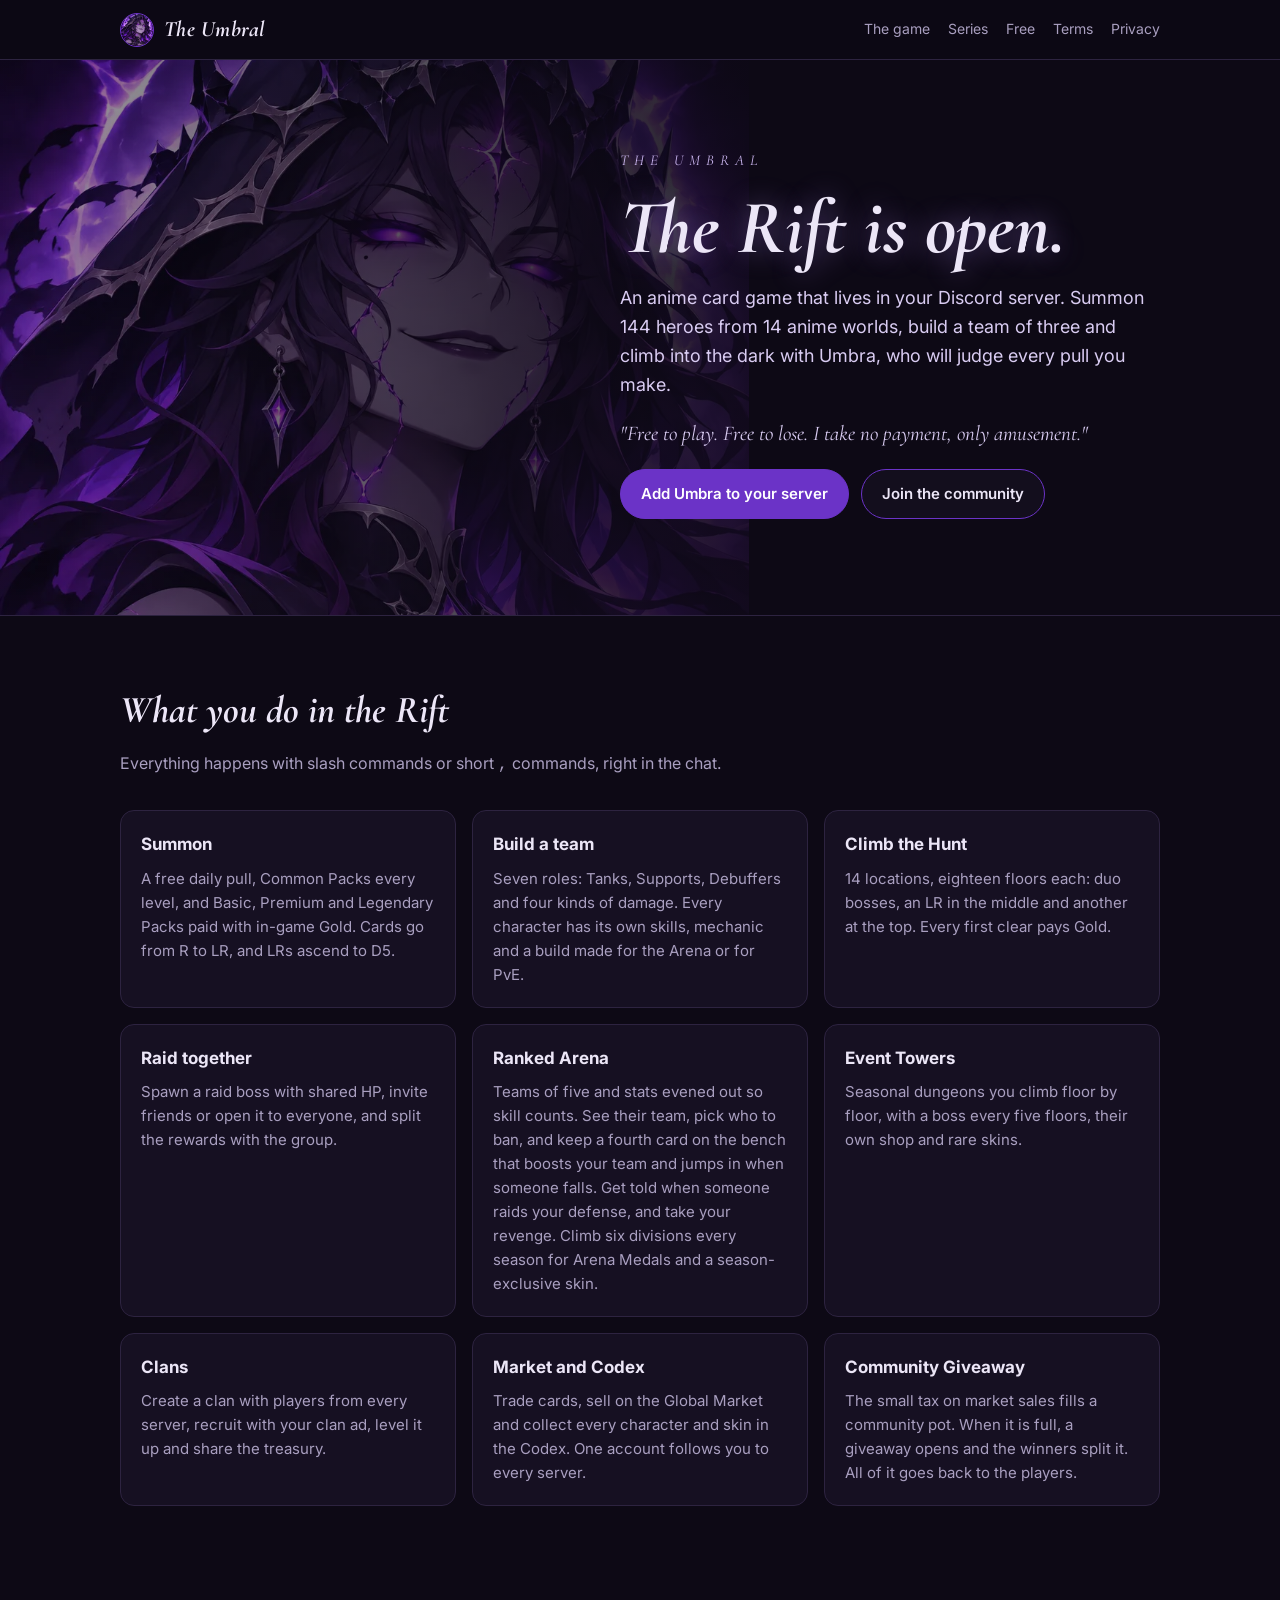
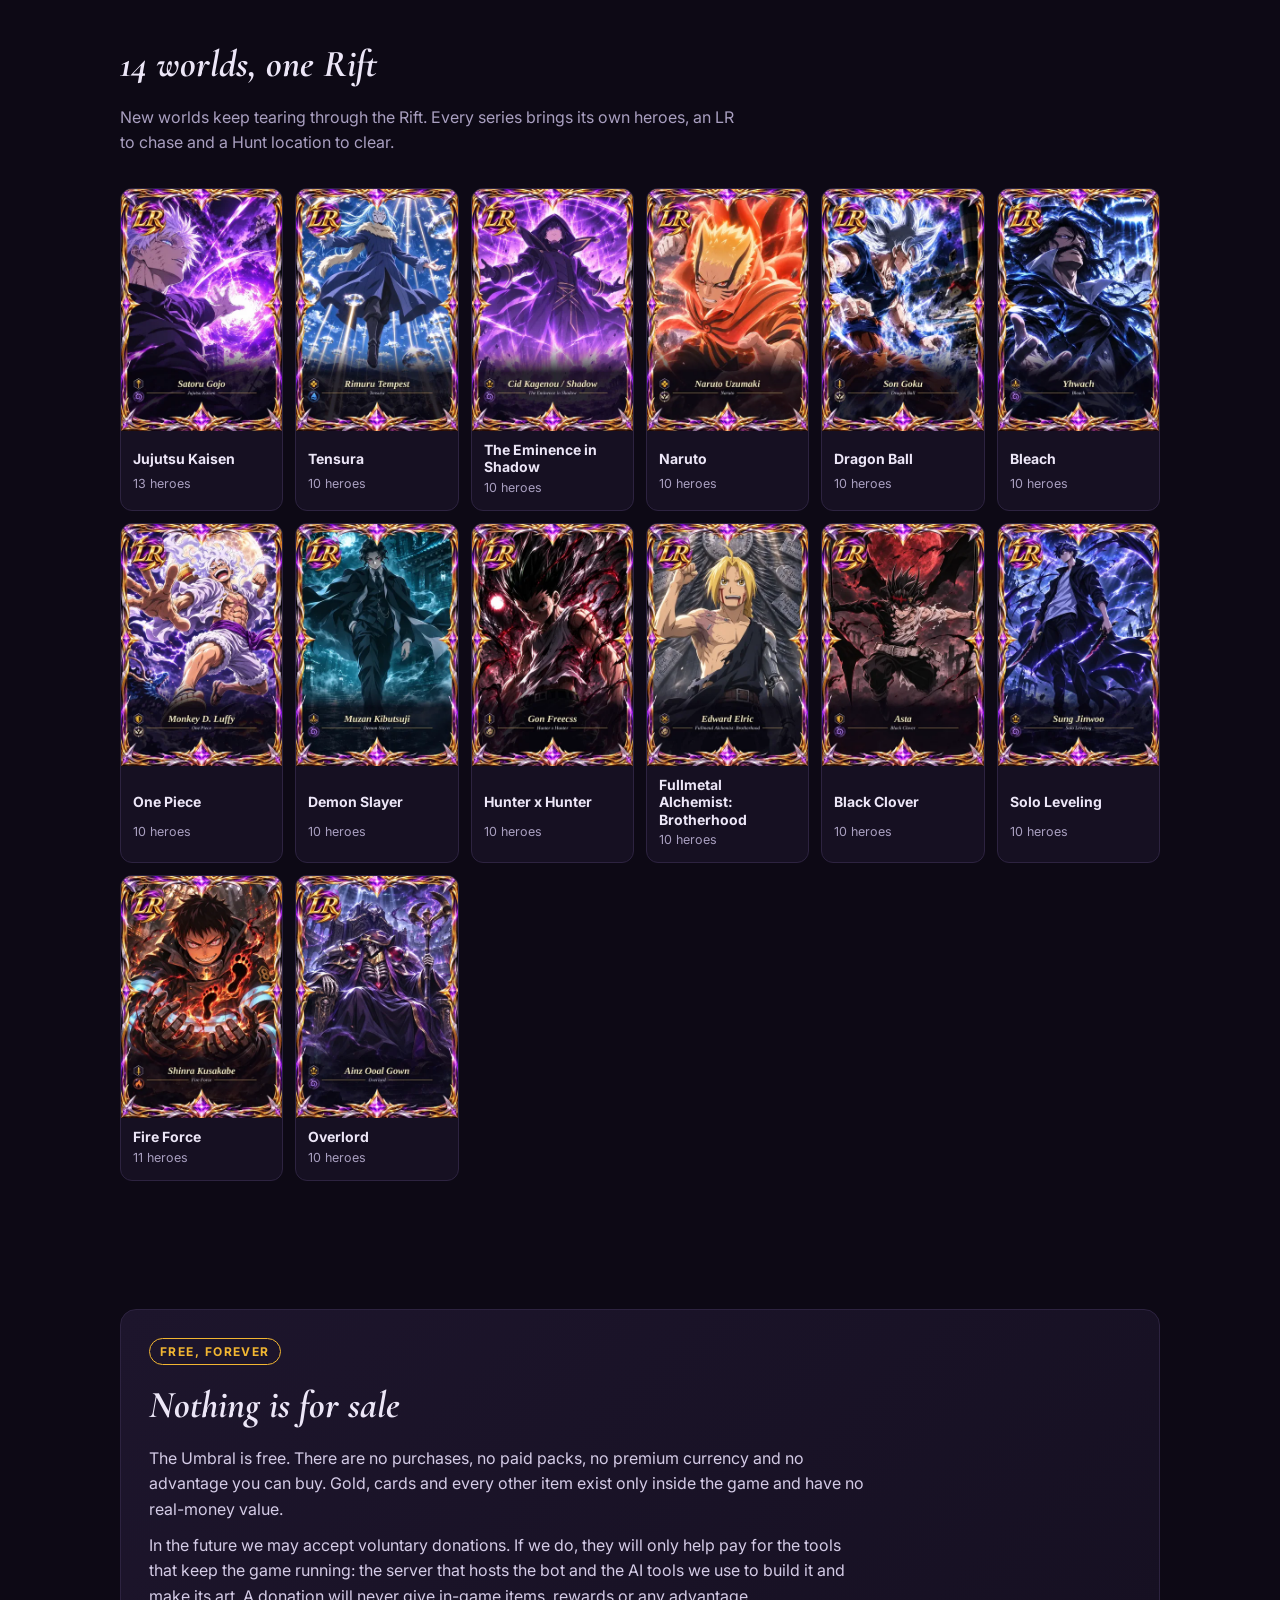
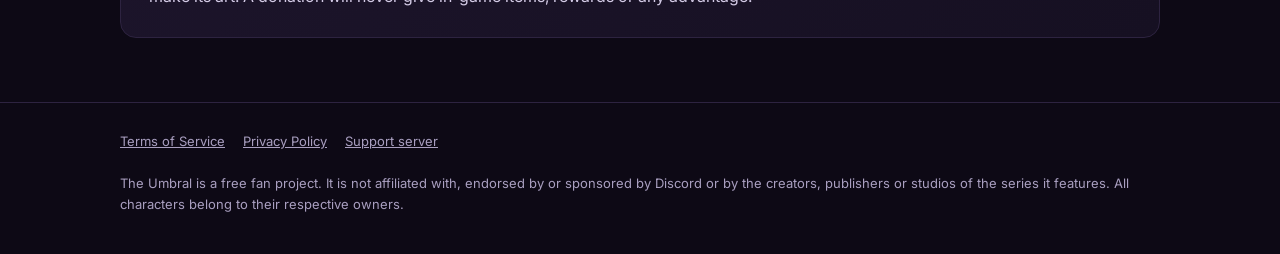
==== index.html @ 10ae83c9 "Arena card: manual ban and the bench Co-Authored-By: Claude Opus 5.5 <noreply@anthropic.com> Claude-" ====
<!doctype html>
<html lang="en">
<head>
<meta charset="utf-8">
<meta name="viewport" content="width=device-width, initial-scale=1, viewport-fit=cover">
<title>The Umbral</title>
<meta name="description" content="The Umbral is a free anime card gacha RPG for Discord. Summon heroes, build teams, raid with friends, climb event Towers and fight in the Ranked Arena. No purchases, ever.">
<meta property="og:title" content="The Umbral">
<meta property="og:description" content="A free anime card game for Discord, hosted by Umbra. No purchases, ever.">
<meta property="og:image" content="img/umbra.webp">
<link rel="icon" href="img/umbra.webp">
<link rel="preconnect" href="https://fonts.googleapis.com">
<link rel="preconnect" href="https://fonts.gstatic.com" crossorigin>
<link rel="stylesheet" href="https://fonts.googleapis.com/css2?family=Cormorant+Garamond:ital,wght@1,600;1,700&family=Inter:wght@400;600;700&display=swap">
<link rel="stylesheet" href="style.css">
</head>
<body>
<!-- A grelha das séries e os números (séries, heróis, áreas da Hunt) são gerados pelo bot: bot/tools/build_site.py -->
<header class="bar">
  <div class="wrap">
    <a class="brand" href="./"><img src="img/umbra.webp" alt="">The Umbral</a>
    <nav aria-label="Site">
      <a href="#game">The game</a>
      <a href="#series">Series</a>
      <a href="#free">Free</a>
      <a href="terms.html">Terms</a>
      <a href="privacy.html">Privacy</a>
    </nav>
  </div>
</header>

<main>
  <div class="hero">
    <div class="wrap">
      <div class="inner">
        <div class="eyebrow">The Umbral</div>
        <h1>The Rift is open.</h1>
        <p class="lede">An anime card game that lives in your Discord server. Summon <!--N:heroes-->144<!--/N--> heroes from <!--N:series-->14<!--/N--> anime worlds, build a team of three and climb into the dark with Umbra, who will judge every pull you make.</p>
        <p class="quote">"Free to play. Free to lose. I take no payment, only amusement."</p>
        <div class="ctas">
          <a class="btn primary" href="https://discord.com/oauth2/authorize?client_id=1566791307459035156">Add Umbra to your server</a>
          <a class="btn ghost" href="https://discord.gg/sQDGqMUbPa">Join the community</a>
        </div>
      </div>
    </div>
  </div>

  <section id="game">
    <div class="wrap">
      <h2>What you do in the Rift</h2>
      <p class="sub">Everything happens with slash commands or short <code>,</code> commands, right in the chat.</p>
      <div class="grid">
        <div class="card"><h3>Summon</h3><p>A free daily pull, Common Packs every level, and Basic, Premium and Legendary Packs paid with in-game Gold. Cards go from R to LR, and LRs ascend to D5.</p></div>
        <div class="card"><h3>Build a team</h3><p>Seven roles: Tanks, Supports, Debuffers and four kinds of damage. Every character has its own skills, mechanic and a build made for the Arena or for PvE.</p></div>
        <div class="card"><h3>Climb the Hunt</h3><p><!--N:areas-->14<!--/N--> locations, eighteen floors each: duo bosses, an LR in the middle and another at the top. Every first clear pays Gold.</p></div>
        <div class="card"><h3>Raid together</h3><p>Spawn a raid boss with shared HP, invite friends or open it to everyone, and split the rewards with the group.</p></div>
        <div class="card"><h3>Ranked Arena</h3><p>Teams of five and stats evened out so skill counts. See their team, pick who to ban, and keep a fourth card on the bench that boosts your team and jumps in when someone falls. Get told when someone raids your defense, and take your revenge. Climb six divisions every season for Arena Medals and a season-exclusive skin.</p></div>
        <div class="card"><h3>Event Towers</h3><p>Seasonal dungeons you climb floor by floor, with a boss every five floors, their own shop and rare skins.</p></div>
        <div class="card"><h3>Clans</h3><p>Create a clan with players from every server, recruit with your clan ad, level it up and share the treasury.</p></div>
        <div class="card"><h3>Market and Codex</h3><p>Trade cards, sell on the Global Market and collect every character and skin in the Codex. One account follows you to every server.</p></div>
        <div class="card"><h3>Community Giveaway</h3><p>The small tax on market sales fills a community pot. When it is full, a giveaway opens and the winners split it. All of it goes back to the players.</p></div>
      </div>
    </div>
  </section>

  <section id="series" aria-label="Series">
    <div class="wrap">
      <h2><!--N:series-->14<!--/N--> worlds, one Rift</h2>
      <p class="sub">New worlds keep tearing through the Rift. Every series brings its own heroes, an LR to chase and a Hunt location to clear.</p>
      <div class="gallery series">
        <!-- SERIES:START -->
        <figure><img src="img/series/jjk.webp" alt="Satoru Gojo card art" loading="lazy" width="360" height="540"><figcaption><b>Jujutsu Kaisen</b><span>13 heroes</span></figcaption></figure>
        <figure><img src="img/series/tensura.webp" alt="Rimuru Tempest card art" loading="lazy" width="360" height="540"><figcaption><b>Tensura</b><span>10 heroes</span></figcaption></figure>
        <figure><img src="img/series/eminence.webp" alt="Cid Kagenou / Shadow card art" loading="lazy" width="360" height="540"><figcaption><b>The Eminence in Shadow</b><span>10 heroes</span></figcaption></figure>
        <figure><img src="img/series/naruto.webp" alt="Naruto Uzumaki card art" loading="lazy" width="360" height="540"><figcaption><b>Naruto</b><span>10 heroes</span></figcaption></figure>
        <figure><img src="img/series/dragon_ball.webp" alt="Son Goku card art" loading="lazy" width="360" height="540"><figcaption><b>Dragon Ball</b><span>10 heroes</span></figcaption></figure>
        <figure><img src="img/series/bleach.webp" alt="Yhwach card art" loading="lazy" width="360" height="540"><figcaption><b>Bleach</b><span>10 heroes</span></figcaption></figure>
        <figure><img src="img/series/one_piece.webp" alt="Monkey D. Luffy card art" loading="lazy" width="360" height="540"><figcaption><b>One Piece</b><span>10 heroes</span></figcaption></figure>
        <figure><img src="img/series/demon_slayer.webp" alt="Muzan Kibutsuji card art" loading="lazy" width="360" height="540"><figcaption><b>Demon Slayer</b><span>10 heroes</span></figcaption></figure>
        <figure><img src="img/series/hunter_x_hunter.webp" alt="Gon Freecss card art" loading="lazy" width="360" height="540"><figcaption><b>Hunter x Hunter</b><span>10 heroes</span></figcaption></figure>
        <figure><img src="img/series/fma.webp" alt="Edward Elric card art" loading="lazy" width="360" height="540"><figcaption><b>Fullmetal Alchemist: Brotherhood</b><span>10 heroes</span></figcaption></figure>
        <figure><img src="img/series/black_clover.webp" alt="Asta card art" loading="lazy" width="360" height="540"><figcaption><b>Black Clover</b><span>10 heroes</span></figcaption></figure>
        <figure><img src="img/series/solo_leveling.webp" alt="Sung Jinwoo card art" loading="lazy" width="360" height="540"><figcaption><b>Solo Leveling</b><span>10 heroes</span></figcaption></figure>
        <figure><img src="img/series/fire_force.webp" alt="Shinra Kusakabe card art" loading="lazy" width="360" height="540"><figcaption><b>Fire Force</b><span>11 heroes</span></figcaption></figure>
        <figure><img src="img/series/overlord.webp" alt="Ainz Ooal Gown card art" loading="lazy" width="360" height="540"><figcaption><b>Overlord</b><span>10 heroes</span></figcaption></figure>
        <!-- SERIES:END -->
      </div>
    </div>
  </section>

  <section id="free">
    <div class="wrap">
      <div class="free">
        <span class="tag">Free, forever</span>
        <h2>Nothing is for sale</h2>
        <p>The Umbral is free. There are no purchases, no paid packs, no premium currency and no advantage you can buy. Gold, cards and every other item exist only inside the game and have no real-money value.</p>
        <p>In the future we may accept voluntary donations. If we do, they will only help pay for the tools that keep the game running: the server that hosts the bot and the AI tools we use to build it and make its art. A donation will never give in-game items, rewards or any advantage.</p>
      </div>
    </div>
  </section>
</main>

<footer>
  <div class="wrap">
    <nav aria-label="Legal">
      <a href="terms.html">Terms of Service</a>
      <a href="privacy.html">Privacy Policy</a>
      <a href="https://discord.gg/sQDGqMUbPa">Support server</a>
    </nav>
    <p>The Umbral is a free fan project. It is not affiliated with, endorsed by or sponsored by Discord or by the creators, publishers or studios of the series it features. All characters belong to their respective owners.</p>
  </div>
</footer>
</body>
</html>
---- style.css ----
/* The Umbral: site (GitHub Pages). Dark rift palette, serif italic display like the bot's images. */
:root {
  --bg: #0d0915;
  --panel: #161022;
  --panel-2: #1d152c;
  --ink: #ece6f7;
  --muted: #a99fc0;
  --line: #2d2340;
  --accent: #b48cff;
  --accent-deep: #6b33c7;
  --gold: #f2b632;
  --display: "Cormorant Garamond", "Liberation Serif", Georgia, serif;
  --body: "Inter", "Segoe UI", system-ui, sans-serif;
  color-scheme: dark;
}
* { box-sizing: border-box; }
html { scroll-behavior: smooth; }
body { margin: 0; background: var(--bg); color: var(--ink); font-family: var(--body); font-size: 16px; line-height: 1.6; }
a { color: var(--accent); }
a:hover { color: #d4bcff; }
a:focus-visible, .btn:focus-visible { outline: 2px solid var(--accent); outline-offset: 3px; border-radius: 6px; }
img { max-width: 100%; display: block; }

.wrap { max-width: 1080px; margin: 0 auto; padding-left: max(20px, env(safe-area-inset-left, 0px)); padding-right: max(20px, env(safe-area-inset-right, 0px)); }

/* top bar */
.bar { border-bottom: 1px solid var(--line); background: rgba(13, 9, 21, 0.85); backdrop-filter: blur(8px); position: sticky; top: 0; z-index: 5; }
.bar .wrap { display: flex; align-items: center; gap: 20px; padding-block: 12px; flex-wrap: wrap; }
.brand { display: flex; align-items: center; gap: 10px; text-decoration: none; color: var(--ink); font-family: var(--display); font-style: italic; font-weight: 700; font-size: 22px; letter-spacing: 0.02em; }
.brand img { width: 34px; height: 34px; border-radius: 50%; border: 1px solid var(--accent-deep); }
.bar nav { display: flex; gap: 18px; margin-left: auto; flex-wrap: wrap; }
.bar nav a { color: var(--muted); text-decoration: none; font-size: 14px; }
.bar nav a:hover, .bar nav a[aria-current="page"] { color: var(--ink); }

/* hero */
.hero { position: relative; overflow: hidden; border-bottom: 1px solid var(--line); }
.hero::before { content: ""; position: absolute; inset: 0; background: url("img/umbra-hero.webp") left 35% / auto 135% no-repeat; opacity: 0.7; }
.hero::after { content: ""; position: absolute; inset: 0; background: linear-gradient(90deg, rgba(13, 9, 21, 0.1) 0%, rgba(13, 9, 21, 0.75) 45%, var(--bg) 85%); }
.hero .wrap { position: relative; z-index: 1; display: grid; justify-items: start; gap: 18px; padding-block: 88px 96px; }
.hero .inner { margin-left: auto; max-width: 540px; display: grid; gap: 18px; }
.eyebrow { font-family: var(--display); font-style: italic; letter-spacing: 0.4em; text-transform: uppercase; color: #cdb8f2; font-size: 15px; }
h1 { font-family: var(--display); font-style: italic; font-weight: 700; font-size: clamp(44px, 7vw, 76px); line-height: 1; margin: 0; text-wrap: balance; text-shadow: 0 0 28px rgba(180, 140, 255, 0.45); }
.lede { color: #d9ccf2; font-size: 18px; margin: 0; }
.quote { font-family: var(--display); font-style: italic; font-size: 21px; color: #d9ccf2; margin: 0; }
.ctas { display: flex; gap: 12px; flex-wrap: wrap; }
.btn { display: inline-flex; align-items: center; gap: 8px; padding: 12px 20px; border-radius: 999px; font-weight: 600; text-decoration: none; font-size: 15px; border: 1px solid var(--accent-deep); }
.btn.primary { background: var(--accent-deep); color: #fff; }
.btn.primary:hover { background: #7d43dc; color: #fff; }
.btn.ghost { color: var(--ink); background: rgba(22, 16, 34, 0.7); }

/* sections */
section { padding-block: 64px; }
h2 { font-family: var(--display); font-style: italic; font-weight: 700; font-size: 38px; margin: 0 0 10px; text-wrap: balance; }
.sub { color: var(--muted); max-width: 62ch; margin: 0 0 32px; }
.grid { display: grid; grid-template-columns: repeat(3, 1fr); gap: 16px; }
@media (max-width: 860px) { .grid { grid-template-columns: repeat(2, 1fr); } }
@media (max-width: 560px) { .grid { grid-template-columns: 1fr; } }
.card { background: var(--panel); border: 1px solid var(--line); border-radius: 14px; padding: 20px; display: grid; gap: 8px; align-content: start; }
.card h3 { margin: 0; font-size: 17px; }
.card p { margin: 0; color: var(--muted); font-size: 15px; }
.card code { color: var(--accent); }

.gallery { display: grid; grid-template-columns: repeat(6, 1fr); gap: 12px; }
.gallery figure { margin: 0; border-radius: 12px; overflow: hidden; border: 1px solid var(--line); background: var(--panel); aspect-ratio: 2 / 3; }
.gallery img { width: 100%; height: 100%; object-fit: cover; transition: transform 0.4s ease; }
.gallery figure:hover img { transform: scale(1.04); }
@media (max-width: 860px) { .gallery { grid-template-columns: repeat(3, 1fr); } }
/* séries: carta + nome + nº de heróis (gerado por bot/tools/build_site.py) */
.gallery.series { grid-template-columns: repeat(auto-fill, minmax(150px, 1fr)); }
.gallery.series figure { aspect-ratio: auto; display: grid; }
.gallery.series img { aspect-ratio: 2 / 3; height: auto; }
.gallery.series figcaption { padding: 10px 12px 12px; display: grid; gap: 2px; }
.gallery.series figcaption b { font-size: 14px; line-height: 1.25; }
.gallery.series figcaption span { color: var(--muted); font-size: 12.5px; }
@media (max-width: 560px) { .gallery.series { grid-template-columns: repeat(2, 1fr); } }

.free { background: linear-gradient(135deg, var(--panel-2), var(--panel)); border: 1px solid var(--line); border-radius: 16px; padding: 28px; display: grid; gap: 10px; }
.free h2 { margin: 0; }
.free p { margin: 0; color: #d4cbe6; max-width: 72ch; }
.tag { justify-self: start; font-size: 12px; font-weight: 700; letter-spacing: 0.12em; text-transform: uppercase; color: var(--gold); border: 1px solid currentColor; border-radius: 999px; padding: 3px 10px; }

/* legal pages */
.doc { max-width: 760px; padding-block: 56px 80px; }
.doc h1 { font-size: clamp(38px, 6vw, 56px); margin-bottom: 6px; }
.doc .meta { color: var(--muted); margin: 0 0 28px; font-size: 14px; }
.doc h2 { font-size: 27px; margin: 40px 0 8px; }
.doc p, .doc li { color: #d9d1e8; }
.doc ul { padding-left: 22px; display: grid; gap: 6px; }
.doc .summary { background: var(--panel); border: 1px solid var(--line); border-radius: 12px; padding: 16px 20px; }
.doc .summary strong { color: var(--ink); }
.doc table { width: 100%; border-collapse: collapse; font-size: 15px; }
.doc th, .doc td { text-align: left; padding: 10px 12px; border-bottom: 1px solid var(--line); vertical-align: top; }
.doc th { color: var(--muted); font-weight: 600; font-size: 13px; text-transform: uppercase; letter-spacing: 0.06em; }
.tablebox { overflow-x: auto; border: 1px solid var(--line); border-radius: 12px; background: var(--panel); }

footer { border-top: 1px solid var(--line); color: var(--muted); font-size: 13px; }
footer .wrap { padding-block: 28px; display: grid; gap: 8px; }
footer nav { display: flex; gap: 18px; flex-wrap: wrap; }
footer a { color: var(--muted); }

@media (max-width: 640px) {
  .hero .wrap { padding-block: 56px 64px; }
  .hero::after { background: linear-gradient(180deg, rgba(13, 9, 21, 0.35) 0%, var(--bg) 75%); }
  .hero .inner { margin-left: 0; }
}
@media (prefers-reduced-motion: reduce) { * { transition: none !important; scroll-behavior: auto !important; } }
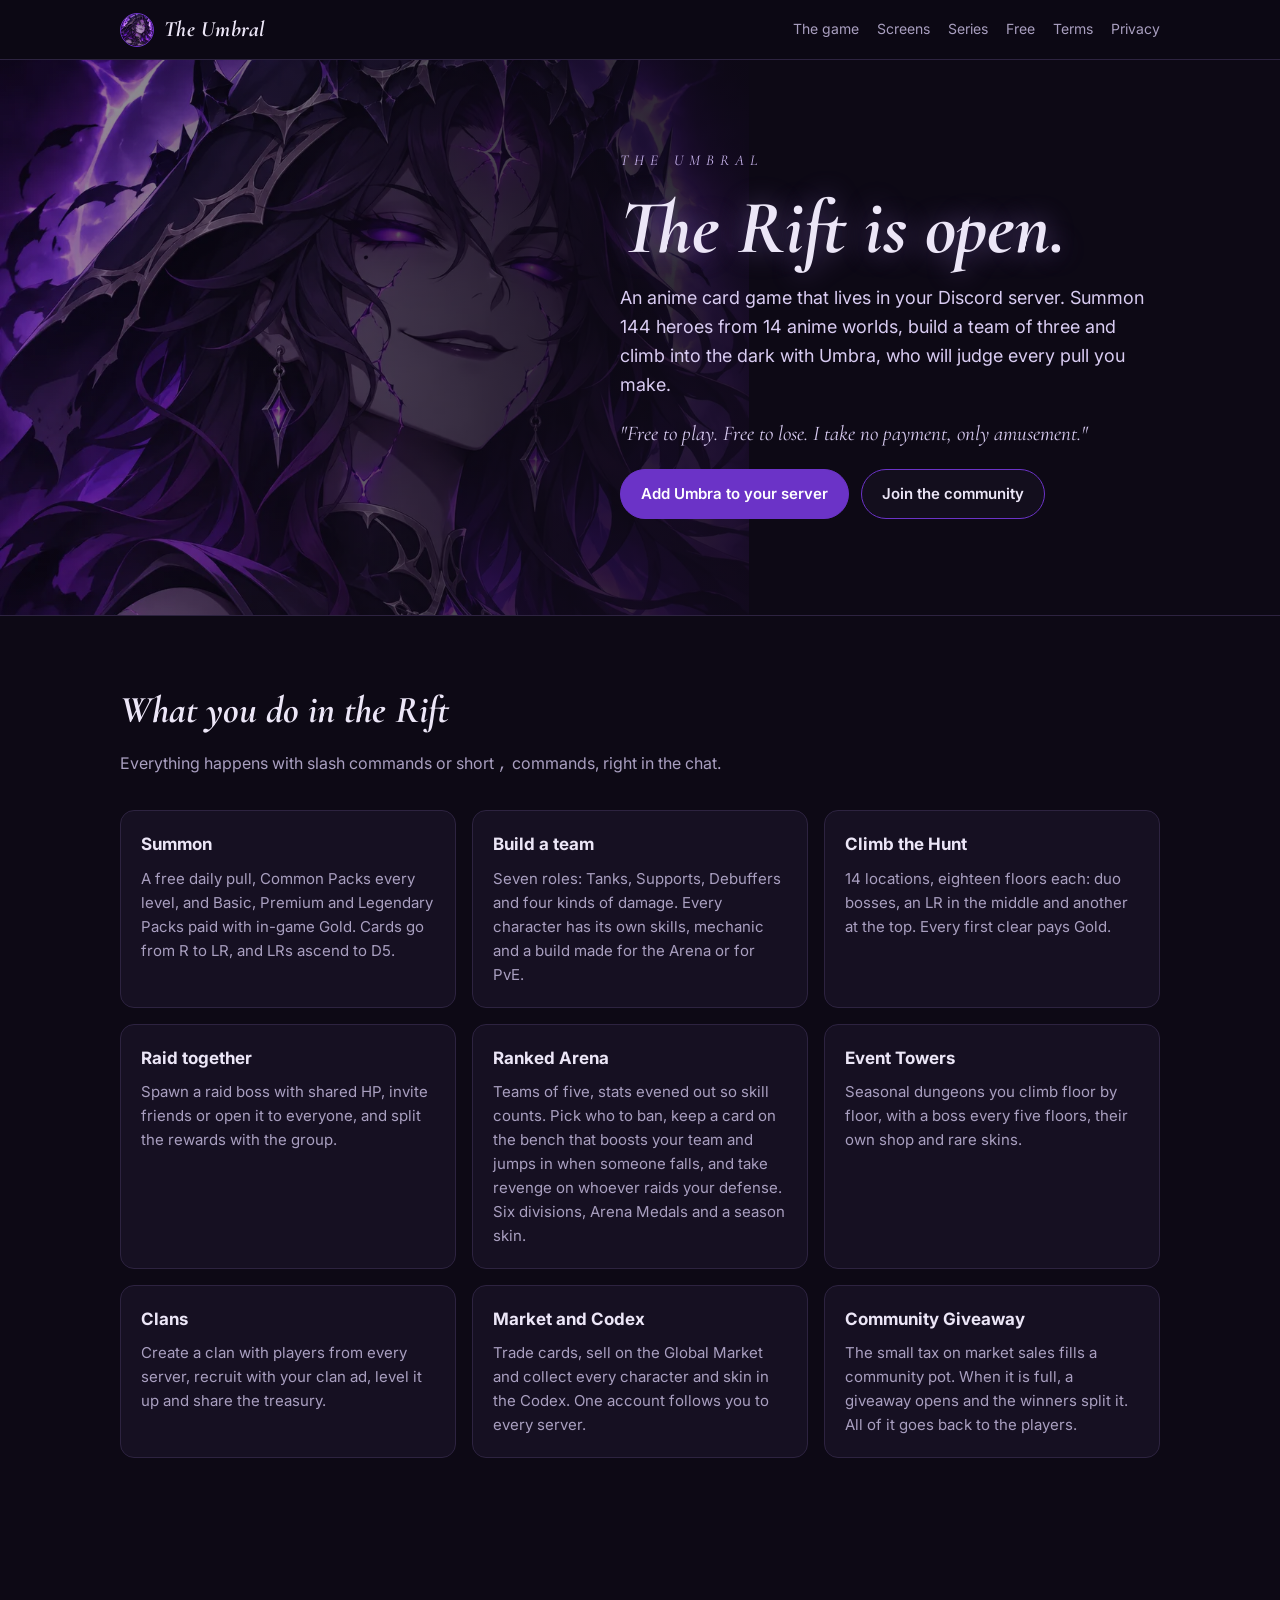
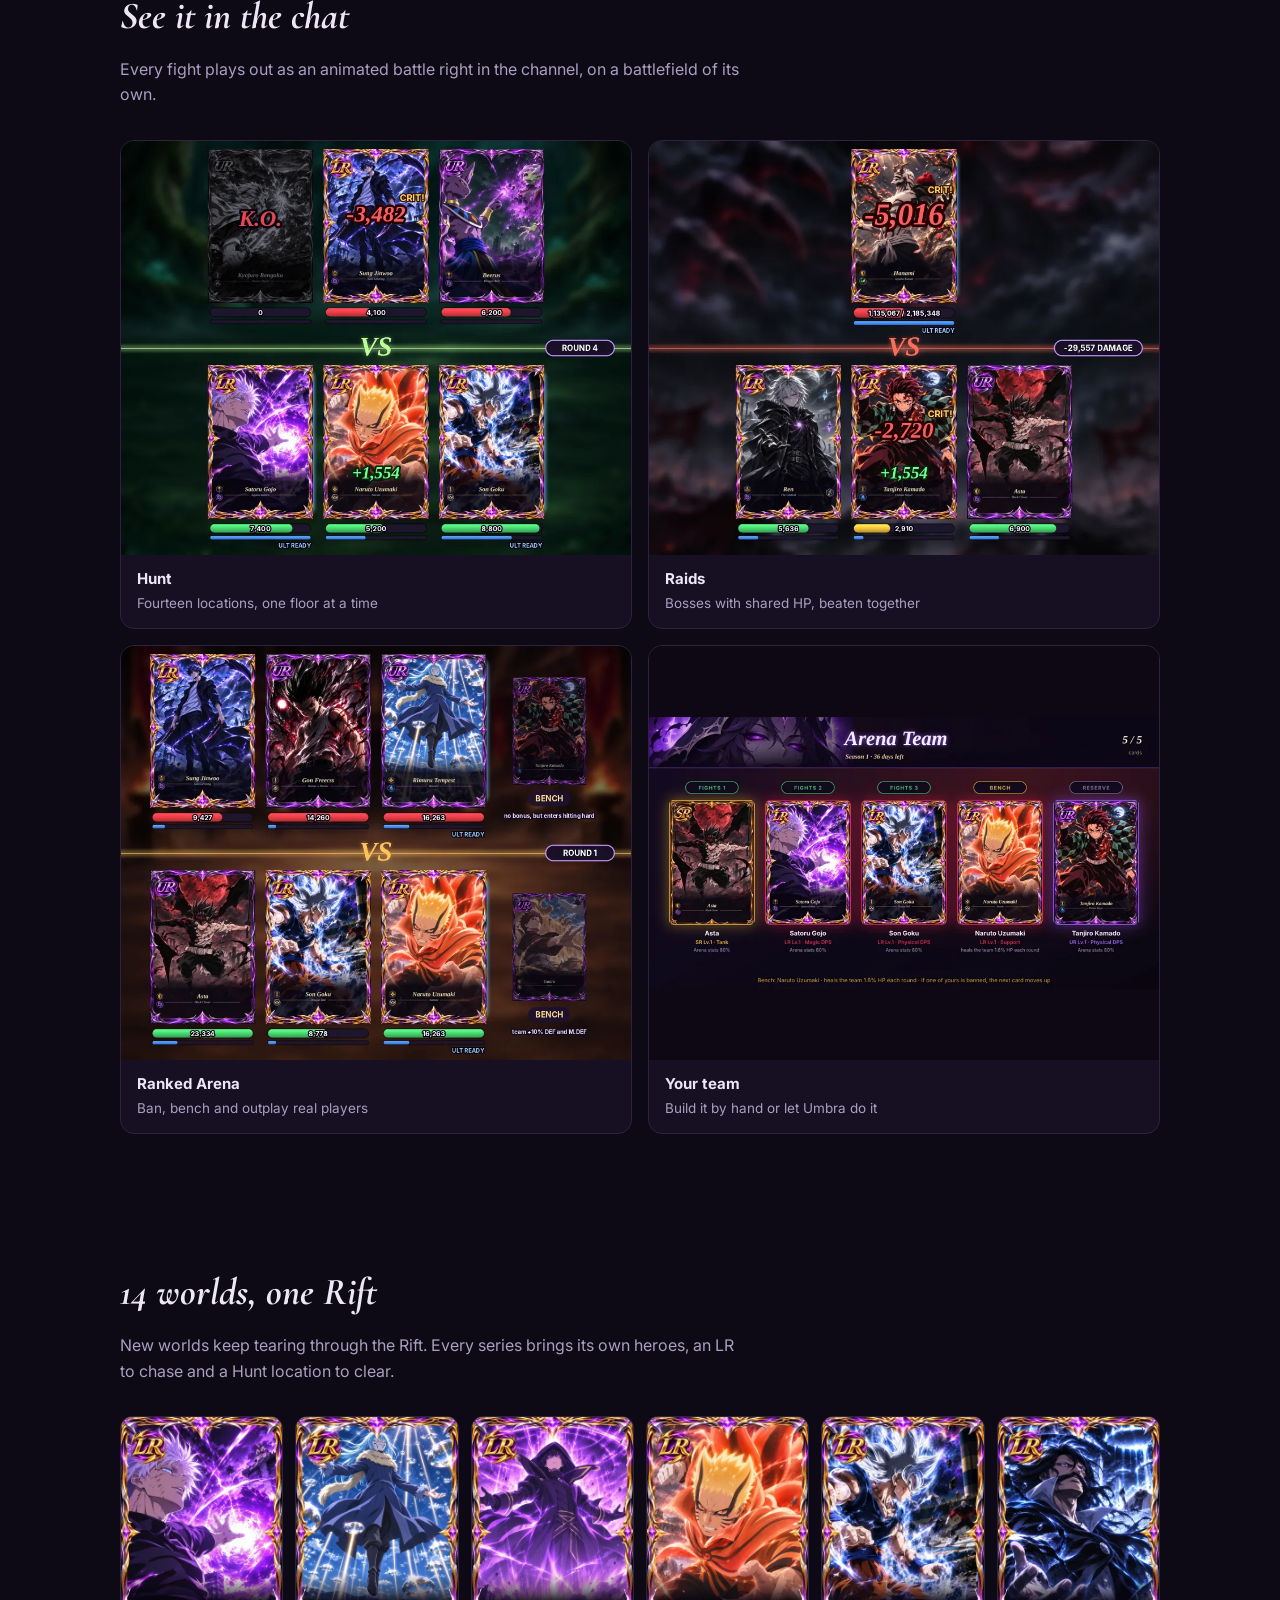
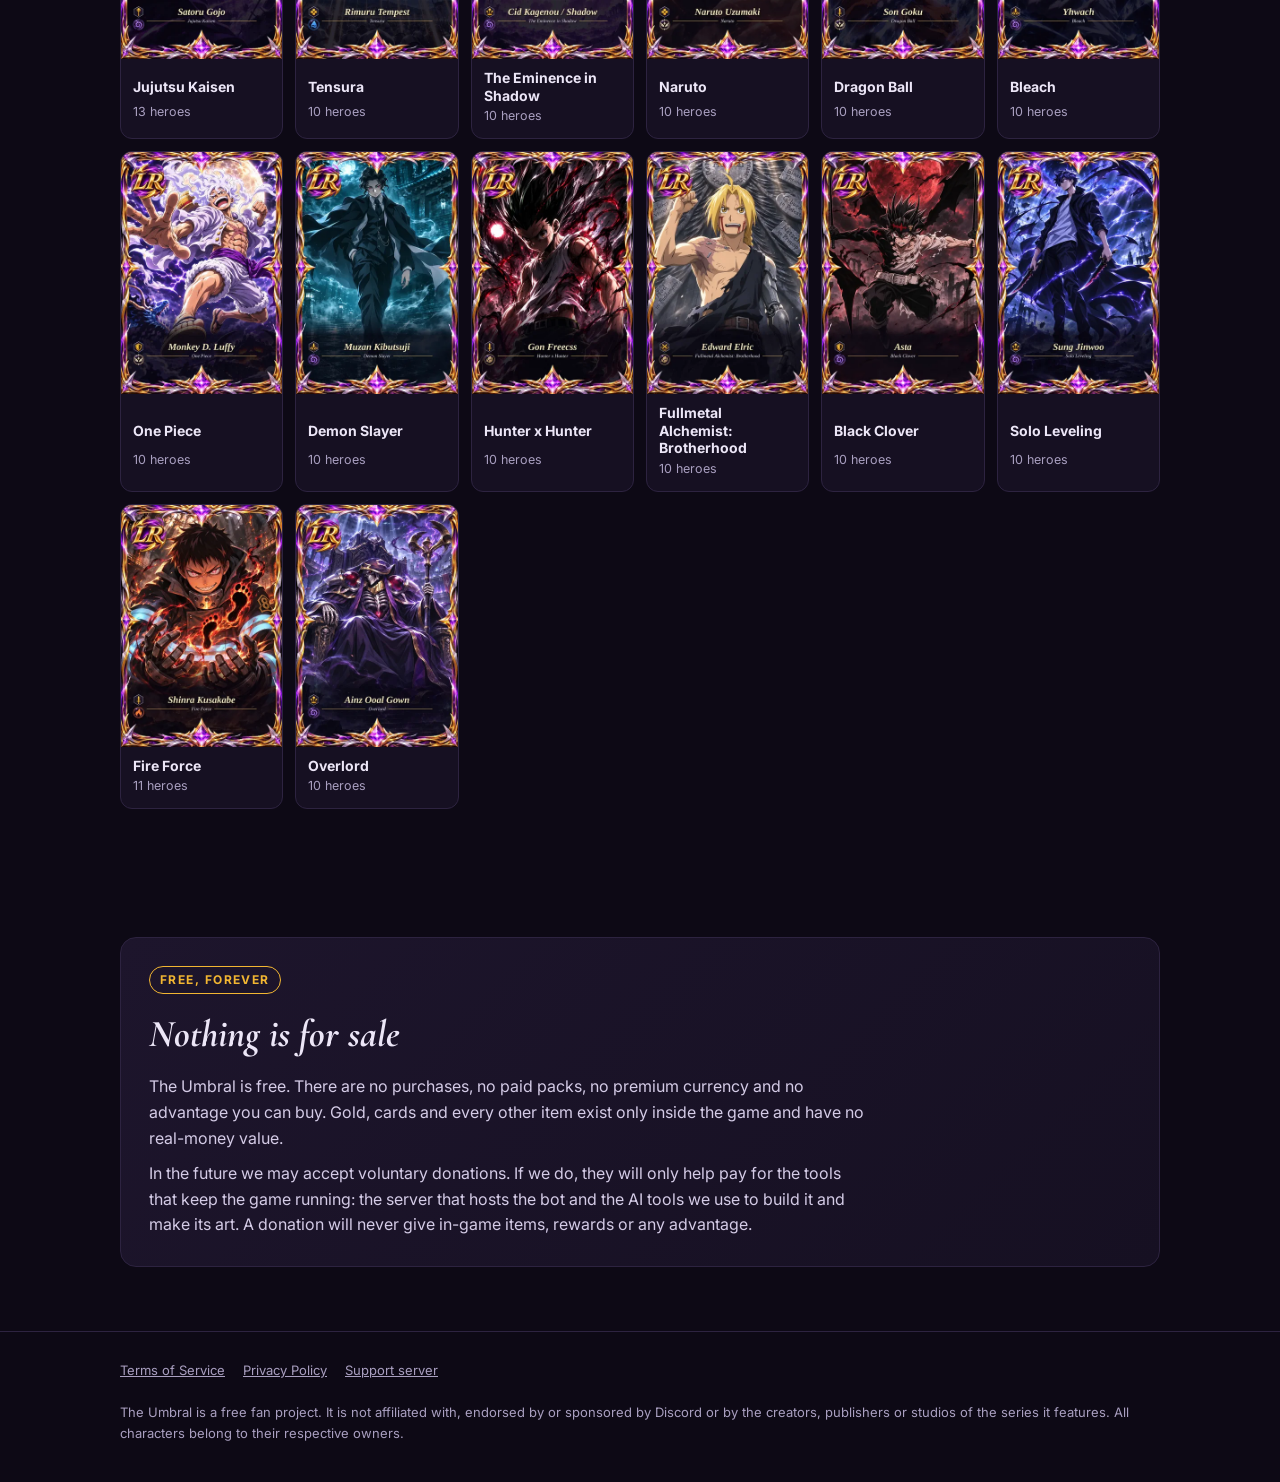
==== commit f6562947: "Site: 'See it in the chat' section with real battle renders (Hunt forest, Raid, Arena with the bench" ====
--- a/index.html
+++ b/index.html
@@ -21,6 +21,7 @@
     <a class="brand" href="./"><img src="img/umbra.webp" alt="">The Umbral</a>
     <nav aria-label="Site">
       <a href="#game">The game</a>
+      <a href="#shots">Screens</a>
       <a href="#series">Series</a>
       <a href="#free">Free</a>
       <a href="terms.html">Terms</a>
@@ -54,11 +55,24 @@
         <div class="card"><h3>Build a team</h3><p>Seven roles: Tanks, Supports, Debuffers and four kinds of damage. Every character has its own skills, mechanic and a build made for the Arena or for PvE.</p></div>
         <div class="card"><h3>Climb the Hunt</h3><p><!--N:areas-->14<!--/N--> locations, eighteen floors each: duo bosses, an LR in the middle and another at the top. Every first clear pays Gold.</p></div>
         <div class="card"><h3>Raid together</h3><p>Spawn a raid boss with shared HP, invite friends or open it to everyone, and split the rewards with the group.</p></div>
-        <div class="card"><h3>Ranked Arena</h3><p>Teams of five and stats evened out so skill counts. See their team, pick who to ban, and keep a fourth card on the bench that boosts your team and jumps in when someone falls. Get told when someone raids your defense, and take your revenge. Climb six divisions every season for Arena Medals and a season-exclusive skin.</p></div>
+        <div class="card"><h3>Ranked Arena</h3><p>Teams of five, stats evened out so skill counts. Pick who to ban, keep a card on the bench that boosts your team and jumps in when someone falls, and take revenge on whoever raids your defense. Six divisions, Arena Medals and a season skin.</p></div>
         <div class="card"><h3>Event Towers</h3><p>Seasonal dungeons you climb floor by floor, with a boss every five floors, their own shop and rare skins.</p></div>
         <div class="card"><h3>Clans</h3><p>Create a clan with players from every server, recruit with your clan ad, level it up and share the treasury.</p></div>
         <div class="card"><h3>Market and Codex</h3><p>Trade cards, sell on the Global Market and collect every character and skin in the Codex. One account follows you to every server.</p></div>
         <div class="card"><h3>Community Giveaway</h3><p>The small tax on market sales fills a community pot. When it is full, a giveaway opens and the winners split it. All of it goes back to the players.</p></div>
+      </div>
+    </div>
+  </section>
+
+  <section id="shots" aria-label="Screenshots">
+    <div class="wrap">
+      <h2>See it in the chat</h2>
+      <p class="sub">Every fight plays out as an animated battle right in the channel, on a battlefield of its own.</p>
+      <div class="shots">
+        <figure><img src="img/shots/hunt.webp" alt="A Hunt battle in the dark forest: three heroes against three enemies, one knocked out" loading="lazy" width="900" height="730"><figcaption><b>Hunt</b><span>Fourteen locations, one floor at a time</span></figcaption></figure>
+        <figure><img src="img/shots/raid.webp" alt="A Raid battle: a boss with over a million HP against a team of three, with a fourth card waiting on the bench" loading="lazy" width="900" height="730"><figcaption><b>Raids</b><span>Bosses with shared HP, beaten together</span></figcaption></figure>
+        <figure><img src="img/shots/arena.webp" alt="An Arena battle in the colosseum: each side has three fighters and a smaller card on the bench" loading="lazy" width="900" height="730"><figcaption><b>Ranked Arena</b><span>Ban, bench and outplay real players</span></figcaption></figure>
+        <figure><img class="contain" src="img/shots/team.webp" alt="An Arena team of five cards, tagged Fights 1, 2, 3, Bench and Reserve" loading="lazy" width="900" height="480"><figcaption><b>Your team</b><span>Build it by hand or let Umbra do it</span></figcaption></figure>
       </div>
     </div>
   </section>
--- a/style.css
+++ b/style.css
@@ -104,3 +104,13 @@
   .hero .inner { margin-left: 0; }
 }
 @media (prefers-reduced-motion: reduce) { * { transition: none !important; scroll-behavior: auto !important; } }
+
+/* screenshots */
+.shots { display: grid; grid-template-columns: repeat(2, minmax(0, 1fr)); gap: 16px; }
+.shots figure { margin: 0; background: var(--panel); border: 1px solid var(--line); border-radius: 14px; overflow: hidden; display: grid; }
+.shots img { width: 100%; height: auto; aspect-ratio: 900 / 730; object-fit: cover; display: block; }
+.shots figcaption { padding: 12px 16px 14px; display: grid; gap: 2px; }
+.shots figcaption b { font-size: 15px; }
+.shots figcaption span { color: var(--muted); font-size: 13.5px; }
+@media (max-width: 640px) { .shots { grid-template-columns: 1fr; } }
+.shots img.contain { object-fit: contain; background: #0d0814; }
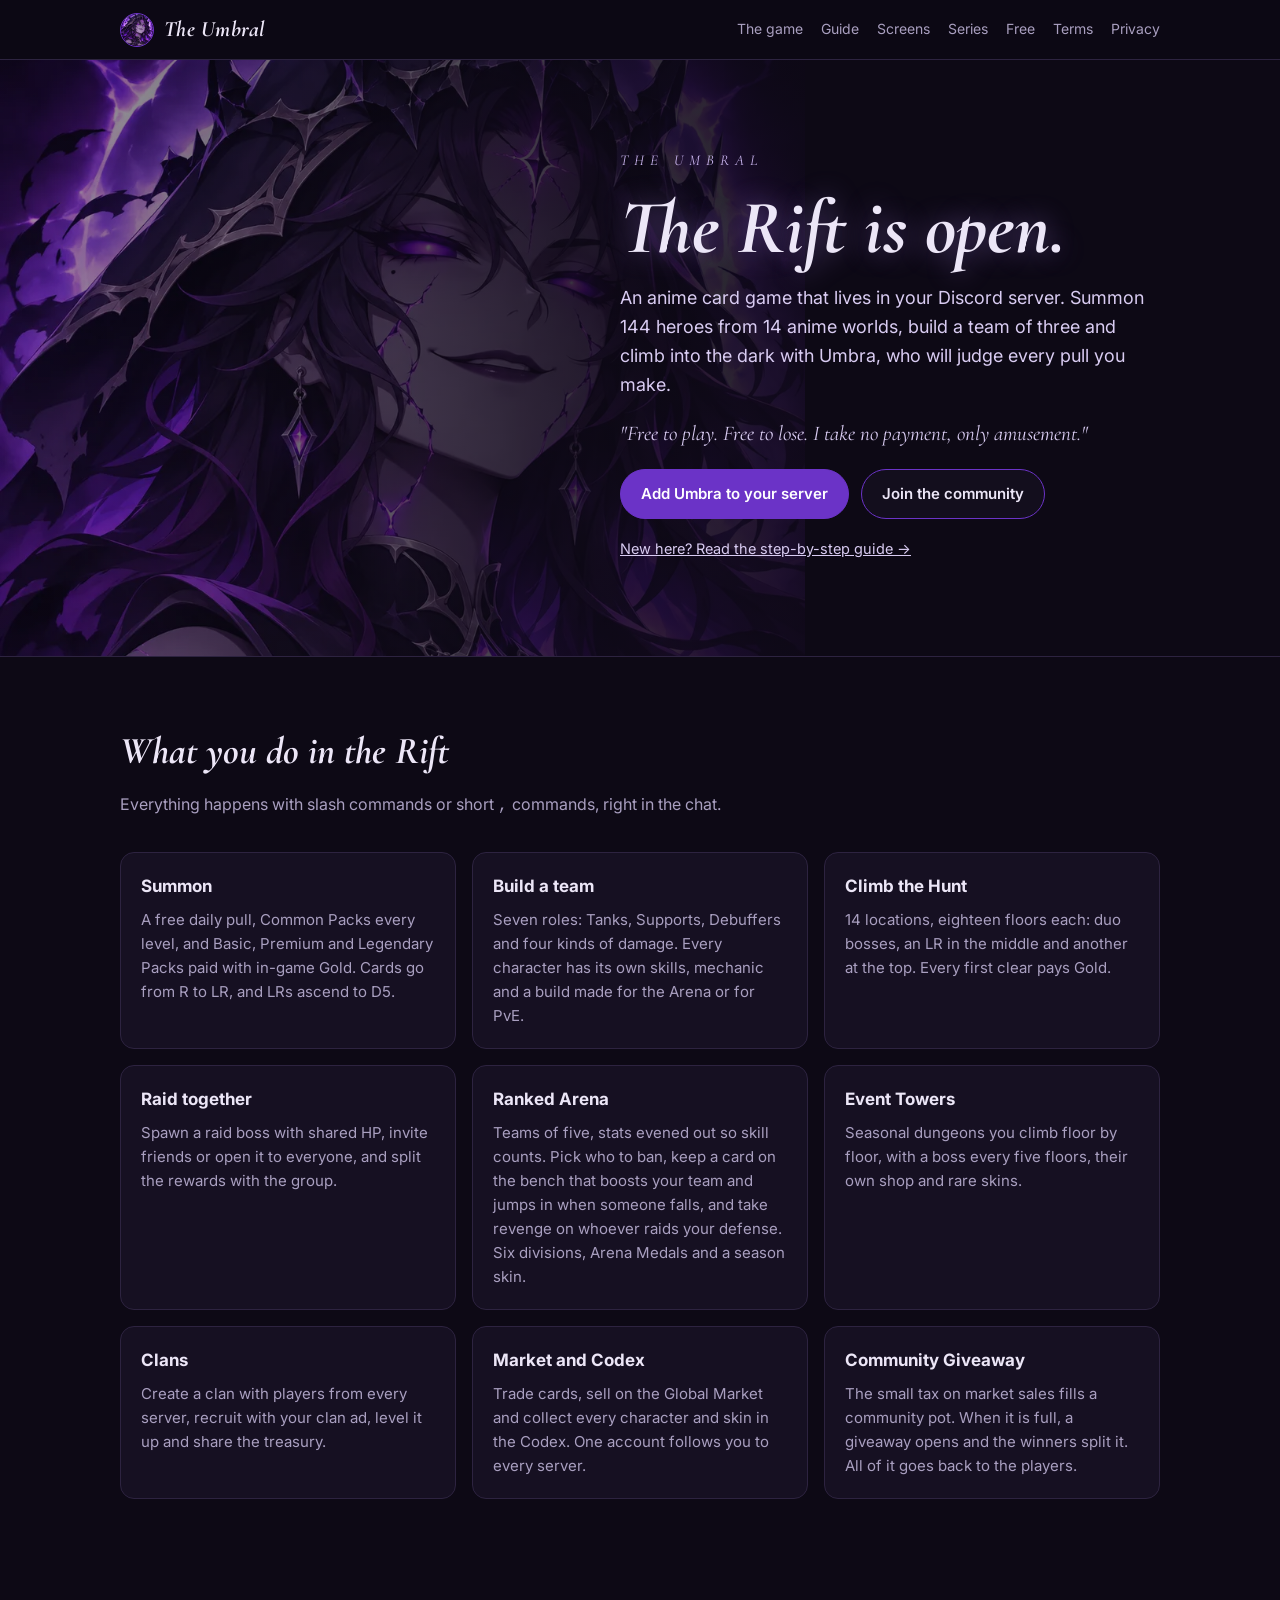
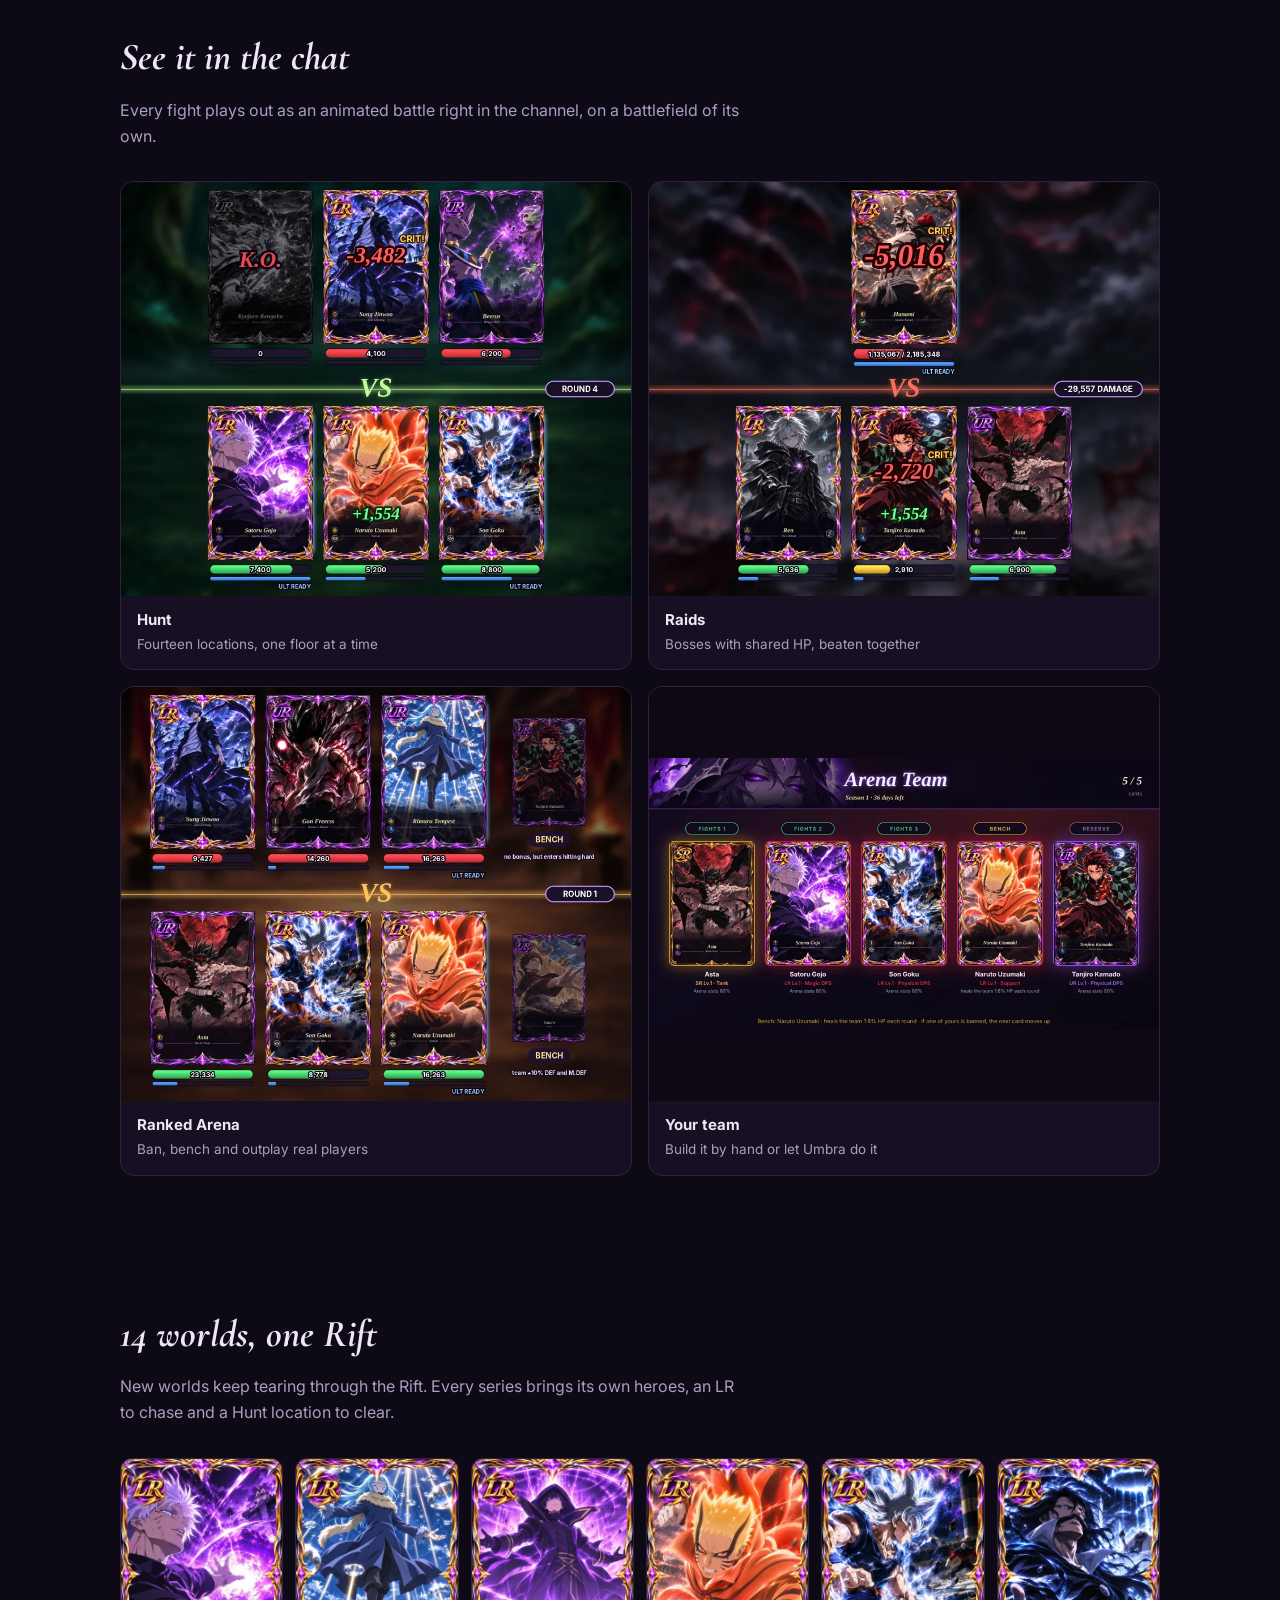
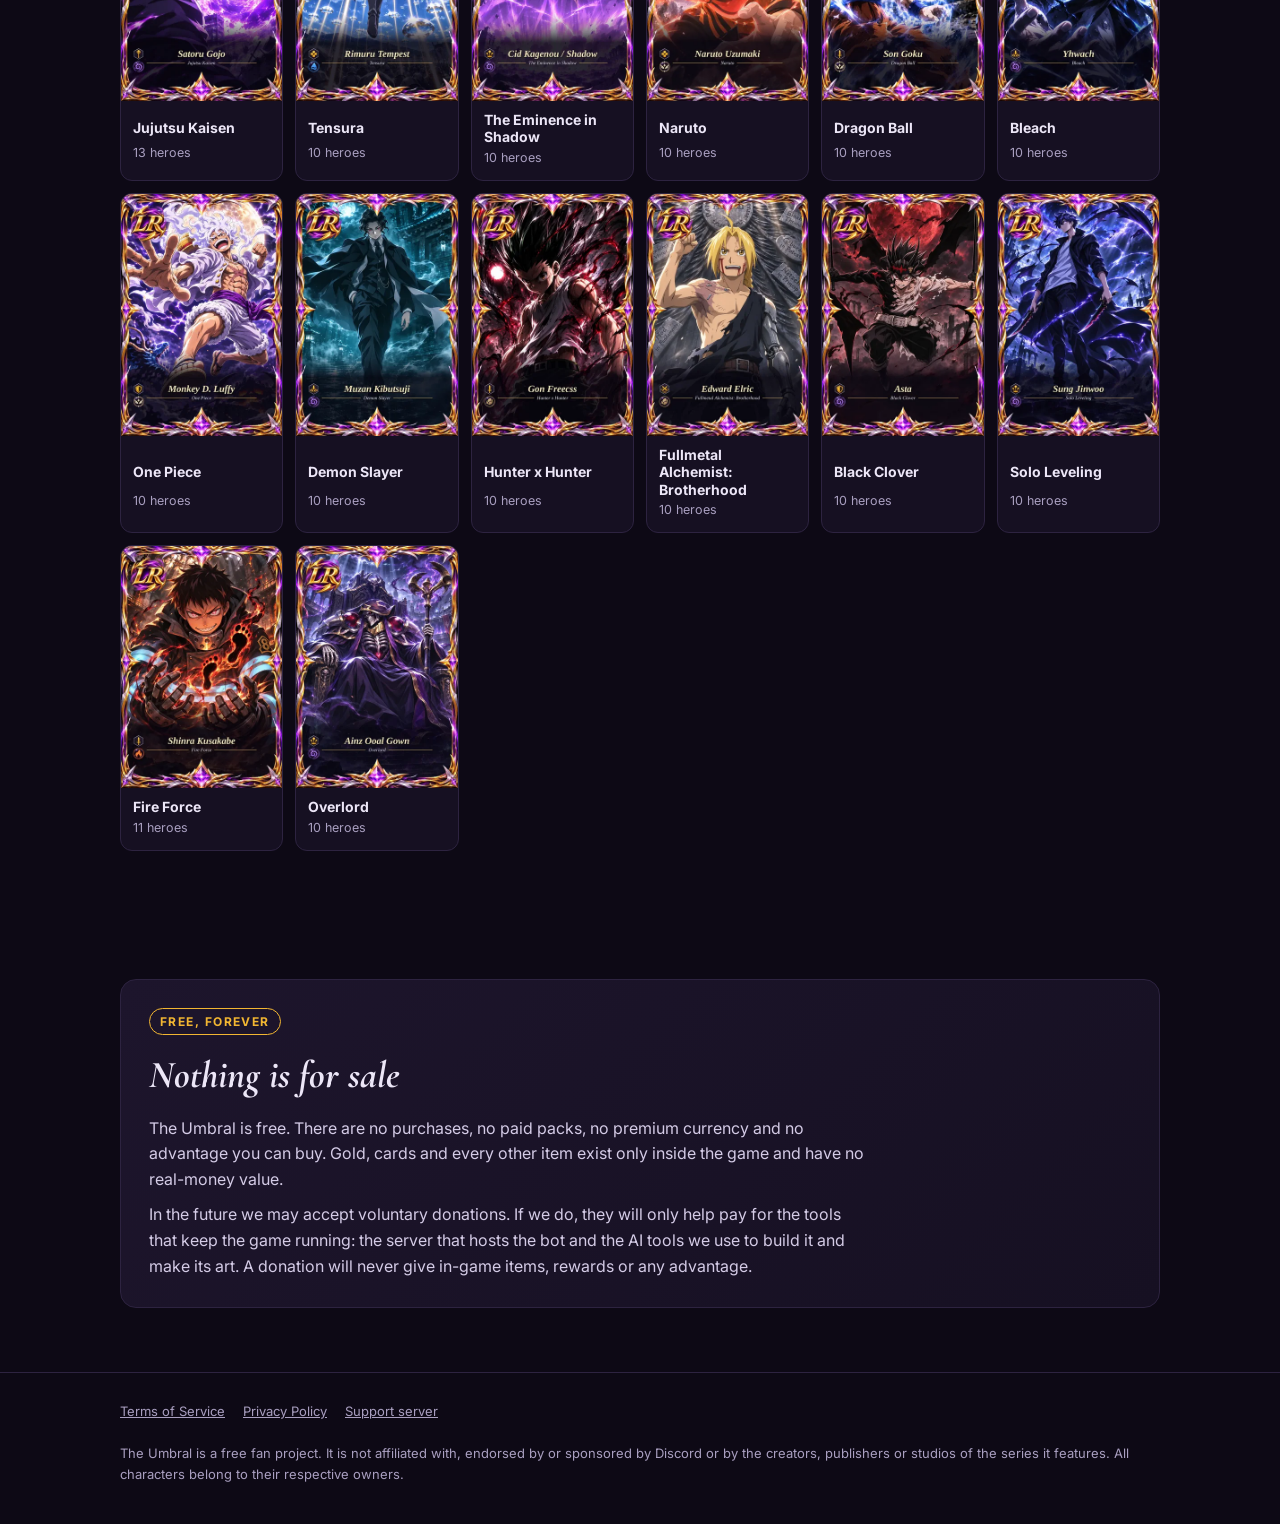
==== commit e96bee00: "Site: step-by-step beginner's guide page (guide.html), Guide link in the nav and under the hero Co-A" ====
--- a/index.html
+++ b/index.html
@@ -21,6 +21,7 @@
     <a class="brand" href="./"><img src="img/umbra.webp" alt="">The Umbral</a>
     <nav aria-label="Site">
       <a href="#game">The game</a>
+      <a href="guide.html">Guide</a>
       <a href="#shots">Screens</a>
       <a href="#series">Series</a>
       <a href="#free">Free</a>
@@ -42,6 +43,7 @@
           <a class="btn primary" href="https://discord.com/oauth2/authorize?client_id=1566791307459035156">Add Umbra to your server</a>
           <a class="btn ghost" href="https://discord.gg/sQDGqMUbPa">Join the community</a>
         </div>
+        <a class="guide-link" href="guide.html">New here? Read the step-by-step guide →</a>
       </div>
     </div>
   </div>
--- a/style.css
+++ b/style.css
@@ -114,3 +114,38 @@
 .shots figcaption span { color: var(--muted); font-size: 13.5px; }
 @media (max-width: 640px) { .shots { grid-template-columns: 1fr; } }
 .shots img.contain { object-fit: contain; background: #0d0814; }
+
+/* guide */
+.guide { max-width: 860px; padding-block: 56px 80px; display: grid; gap: 40px; }
+.guide code { color: var(--accent); background: var(--panel-2); border: 1px solid var(--line); border-radius: 6px; padding: 1px 6px; font-size: 0.92em; white-space: nowrap; }
+.guide-head { display: grid; gap: 16px; }
+.guide-head h1 { font-size: clamp(40px, 6.5vw, 64px); }
+.toc { display: flex; flex-wrap: wrap; gap: 8px; }
+.toc a { text-decoration: none; color: var(--muted); font-size: 13.5px; border: 1px solid var(--line); border-radius: 999px; padding: 5px 12px; background: var(--panel); }
+.toc a:hover { color: var(--ink); border-color: var(--accent-deep); }
+.steps { list-style: none; margin: 0; padding: 0; display: grid; gap: 16px; counter-reset: step; }
+.steps > li { counter-increment: step; position: relative; background: var(--panel); border: 1px solid var(--line); border-radius: 16px; padding: 22px 22px 22px 84px; display: grid; gap: 12px; scroll-margin-top: 80px; min-width: 0; }
+.steps > li::before { content: counter(step); position: absolute; left: 22px; top: 18px; width: 44px; height: 44px; border-radius: 50%; display: grid; place-items: center; font-family: var(--display); font-style: italic; font-weight: 700; font-size: 26px; color: #fff; background: radial-gradient(circle at 35% 30%, #8a5ae0, var(--accent-deep)); box-shadow: 0 0 18px rgba(180, 140, 255, 0.35); }
+.steps h2 { font-size: 28px; margin: 0; }
+.steps p { margin: 0; color: #d9d1e8; }
+.cmds { display: flex; flex-wrap: wrap; gap: 8px; }
+.cmds span { background: var(--bg); border: 1px solid var(--line); border-radius: 10px; padding: 7px 10px; font-size: 14px; color: var(--muted); display: inline-flex; gap: 8px; align-items: center; flex-wrap: wrap; }
+.tip { font-size: 14.5px; color: var(--muted) !important; border-left: 3px solid var(--gold); padding-left: 12px; }
+.r { color: #5aa9ff; } .sr { color: #c07bff; } .ur { color: var(--gold); } .lr { color: #ff5a6a; }
+.slots { margin: 0; padding-left: 20px; display: grid; gap: 4px; color: #d9d1e8; }
+.more { display: grid; grid-template-columns: repeat(2, minmax(0, 1fr)); gap: 12px; }
+.more > div { background: var(--bg); border: 1px solid var(--line); border-radius: 12px; padding: 14px; display: grid; gap: 6px; align-content: start; justify-items: start; }
+.more h3 { margin: 0; font-size: 16px; }
+.more p { font-size: 14.5px; color: var(--muted); }
+.daily { padding: 26px; background: linear-gradient(135deg, var(--panel-2), var(--panel)); border: 1px solid var(--line); border-radius: 16px; display: grid; gap: 12px; }
+.daily h2 { margin: 0; }
+.daily ul { list-style: none; margin: 0; padding: 0; display: grid; gap: 8px; }
+.daily li { display: flex; gap: 10px; align-items: center; flex-wrap: wrap; }
+.daily li::before { content: ""; width: 16px; height: 16px; border: 2px solid var(--accent); border-radius: 4px; flex: none; }
+.daily .sub { margin: 0; }
+@media (max-width: 560px) {
+  .steps > li { padding: 70px 18px 20px; }
+  .steps > li::before { left: 18px; top: 16px; }
+  .more { grid-template-columns: 1fr; }
+}
+.hero .guide-link { color: #d9ccf2; font-size: 14.5px; }
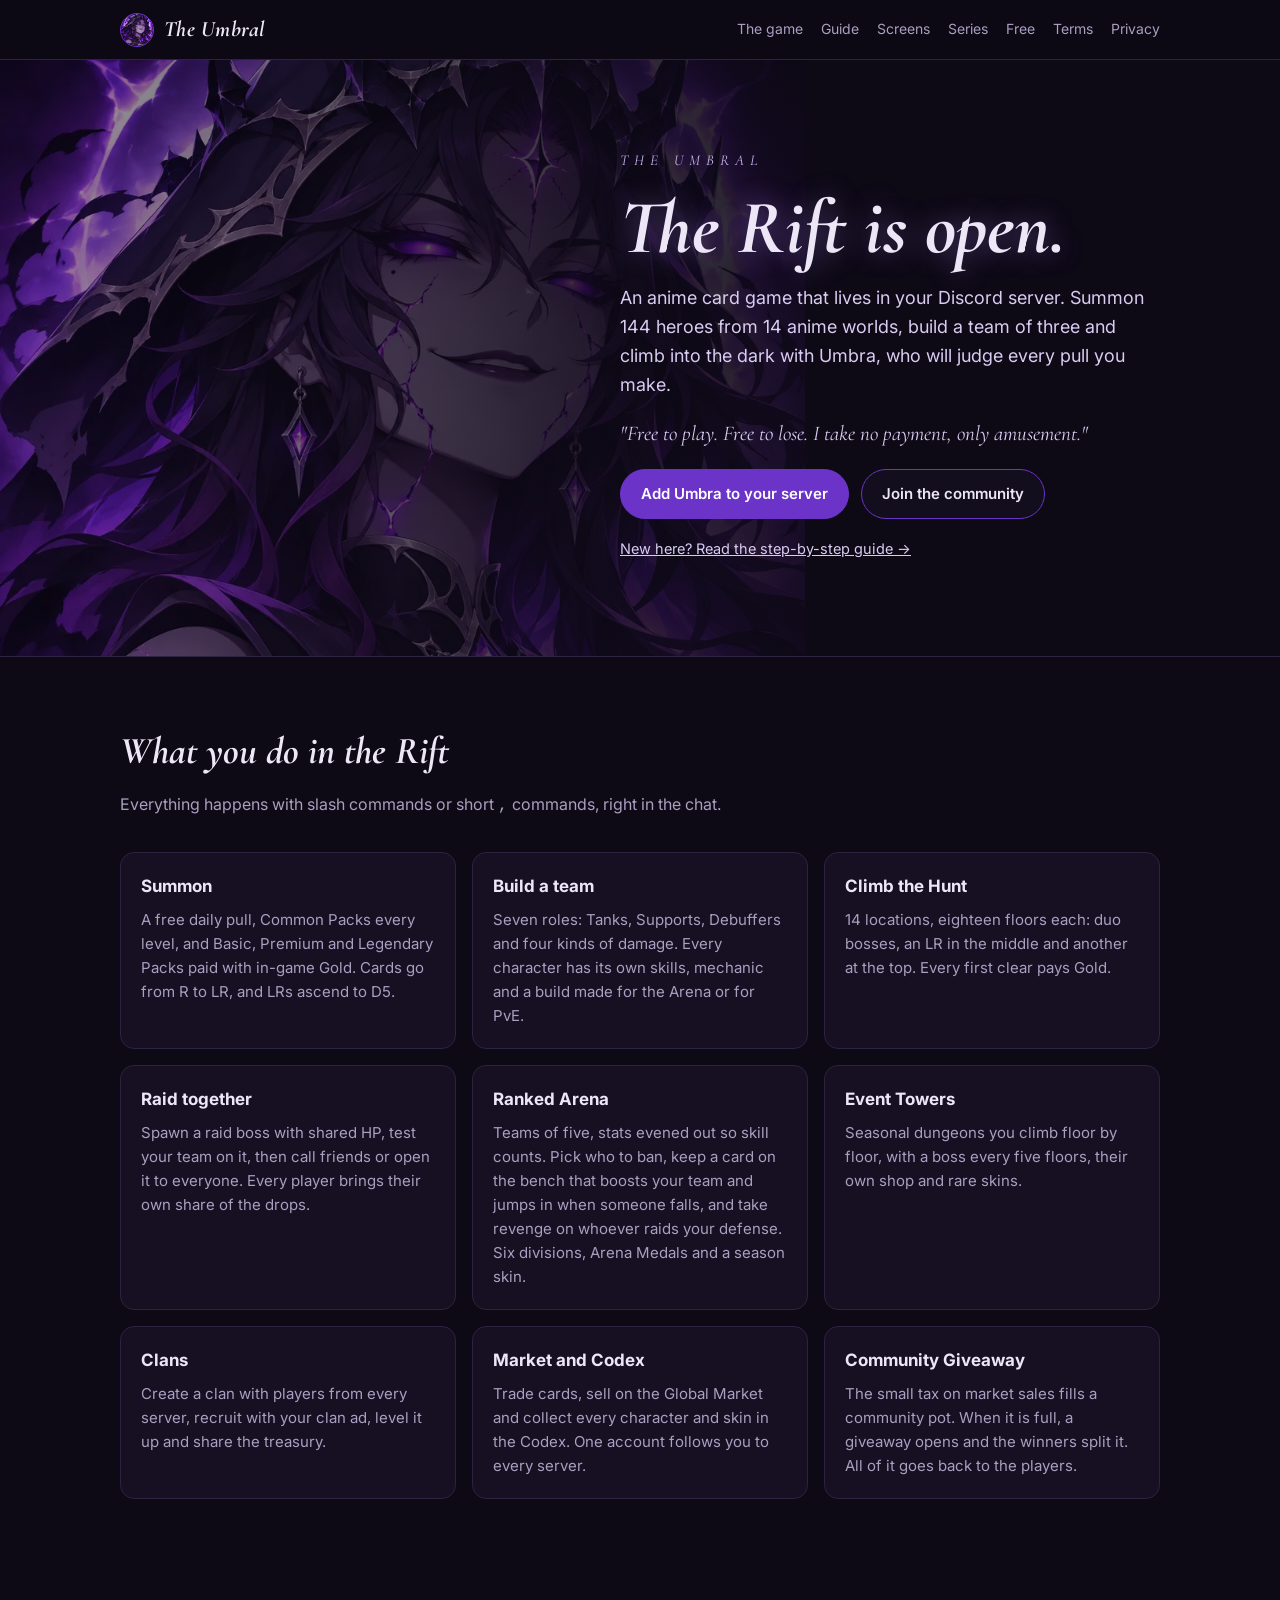
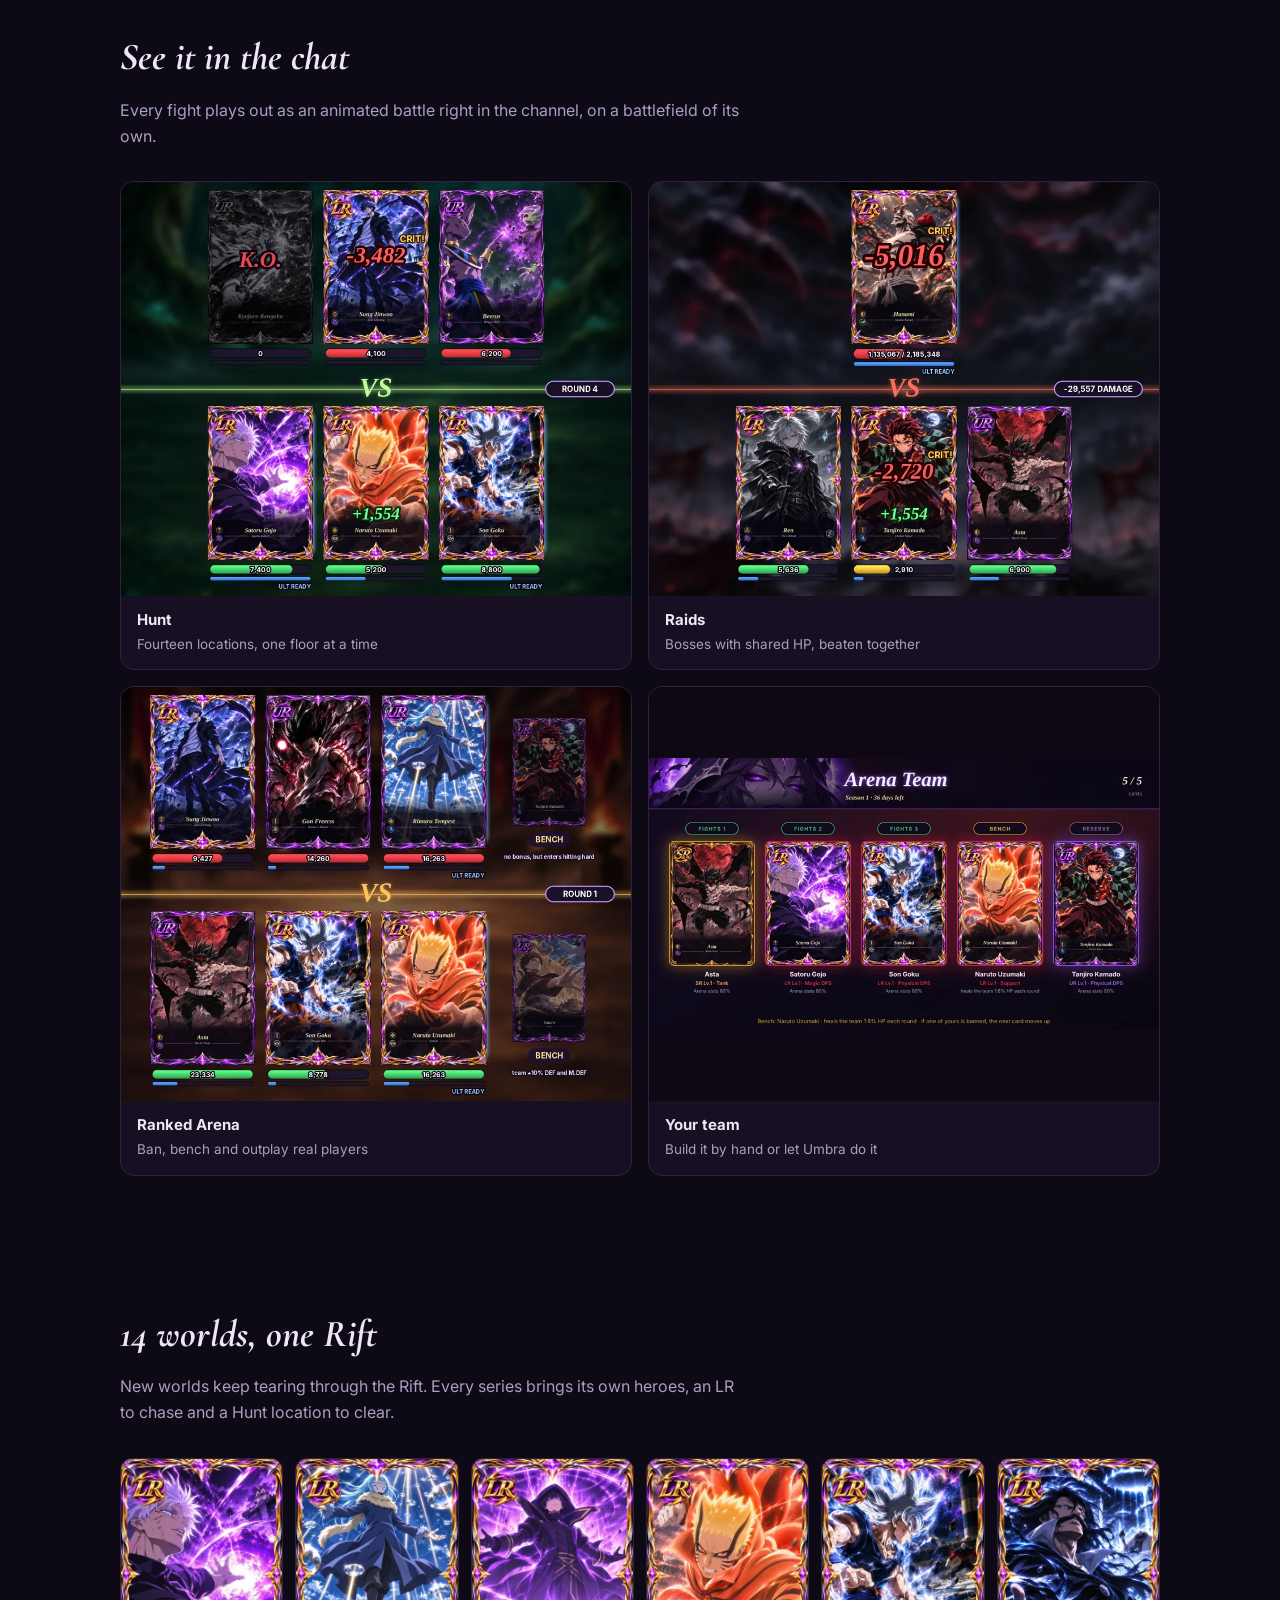
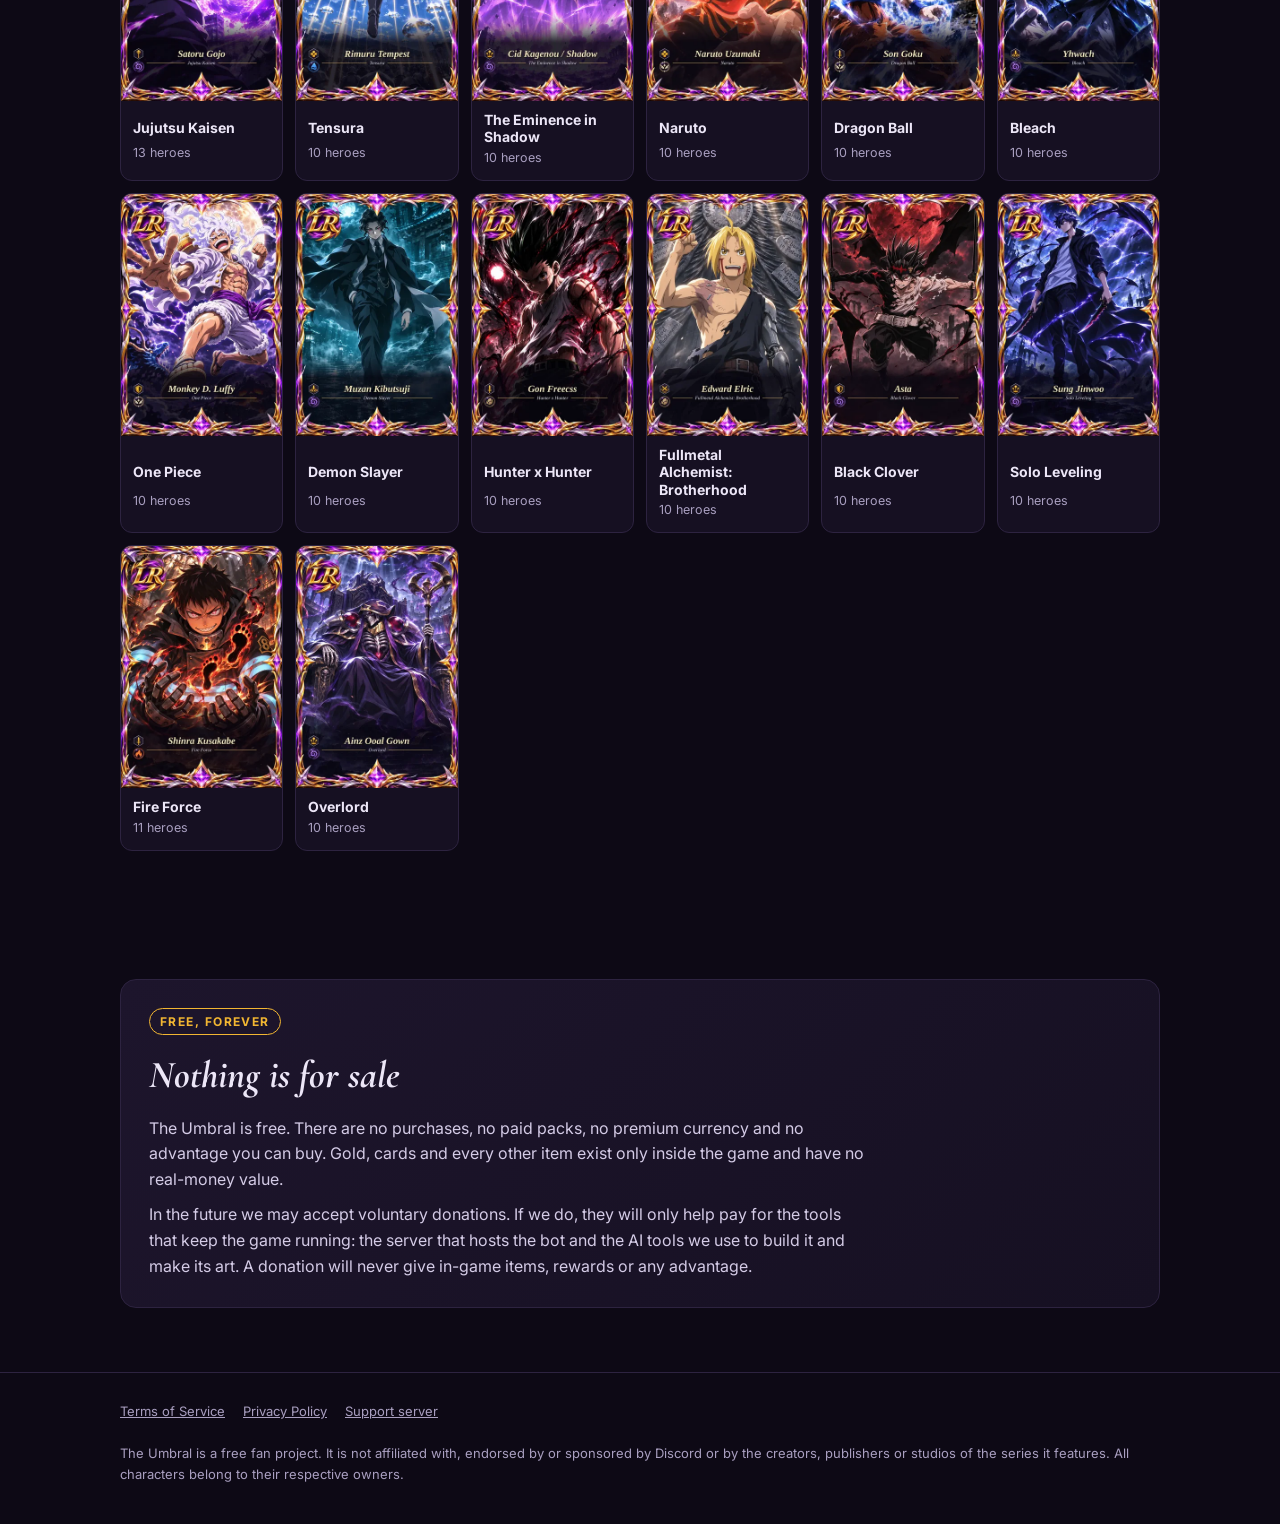
==== commit 42e3a9f5: "Guide: stamina grows with level, previews, Raid Test and Call Raids; raid card text Co-Authored-By: " ====
--- a/index.html
+++ b/index.html
@@ -56,7 +56,7 @@
         <div class="card"><h3>Summon</h3><p>A free daily pull, Common Packs every level, and Basic, Premium and Legendary Packs paid with in-game Gold. Cards go from R to LR, and LRs ascend to D5.</p></div>
         <div class="card"><h3>Build a team</h3><p>Seven roles: Tanks, Supports, Debuffers and four kinds of damage. Every character has its own skills, mechanic and a build made for the Arena or for PvE.</p></div>
         <div class="card"><h3>Climb the Hunt</h3><p><!--N:areas-->14<!--/N--> locations, eighteen floors each: duo bosses, an LR in the middle and another at the top. Every first clear pays Gold.</p></div>
-        <div class="card"><h3>Raid together</h3><p>Spawn a raid boss with shared HP, invite friends or open it to everyone, and split the rewards with the group.</p></div>
+        <div class="card"><h3>Raid together</h3><p>Spawn a raid boss with shared HP, test your team on it, then call friends or open it to everyone. Every player brings their own share of the drops.</p></div>
         <div class="card"><h3>Ranked Arena</h3><p>Teams of five, stats evened out so skill counts. Pick who to ban, keep a card on the bench that boosts your team and jumps in when someone falls, and take revenge on whoever raids your defense. Six divisions, Arena Medals and a season skin.</p></div>
         <div class="card"><h3>Event Towers</h3><p>Seasonal dungeons you climb floor by floor, with a boss every five floors, their own shop and rare skins.</p></div>
         <div class="card"><h3>Clans</h3><p>Create a clan with players from every server, recruit with your clan ad, level it up and share the treasury.</p></div>
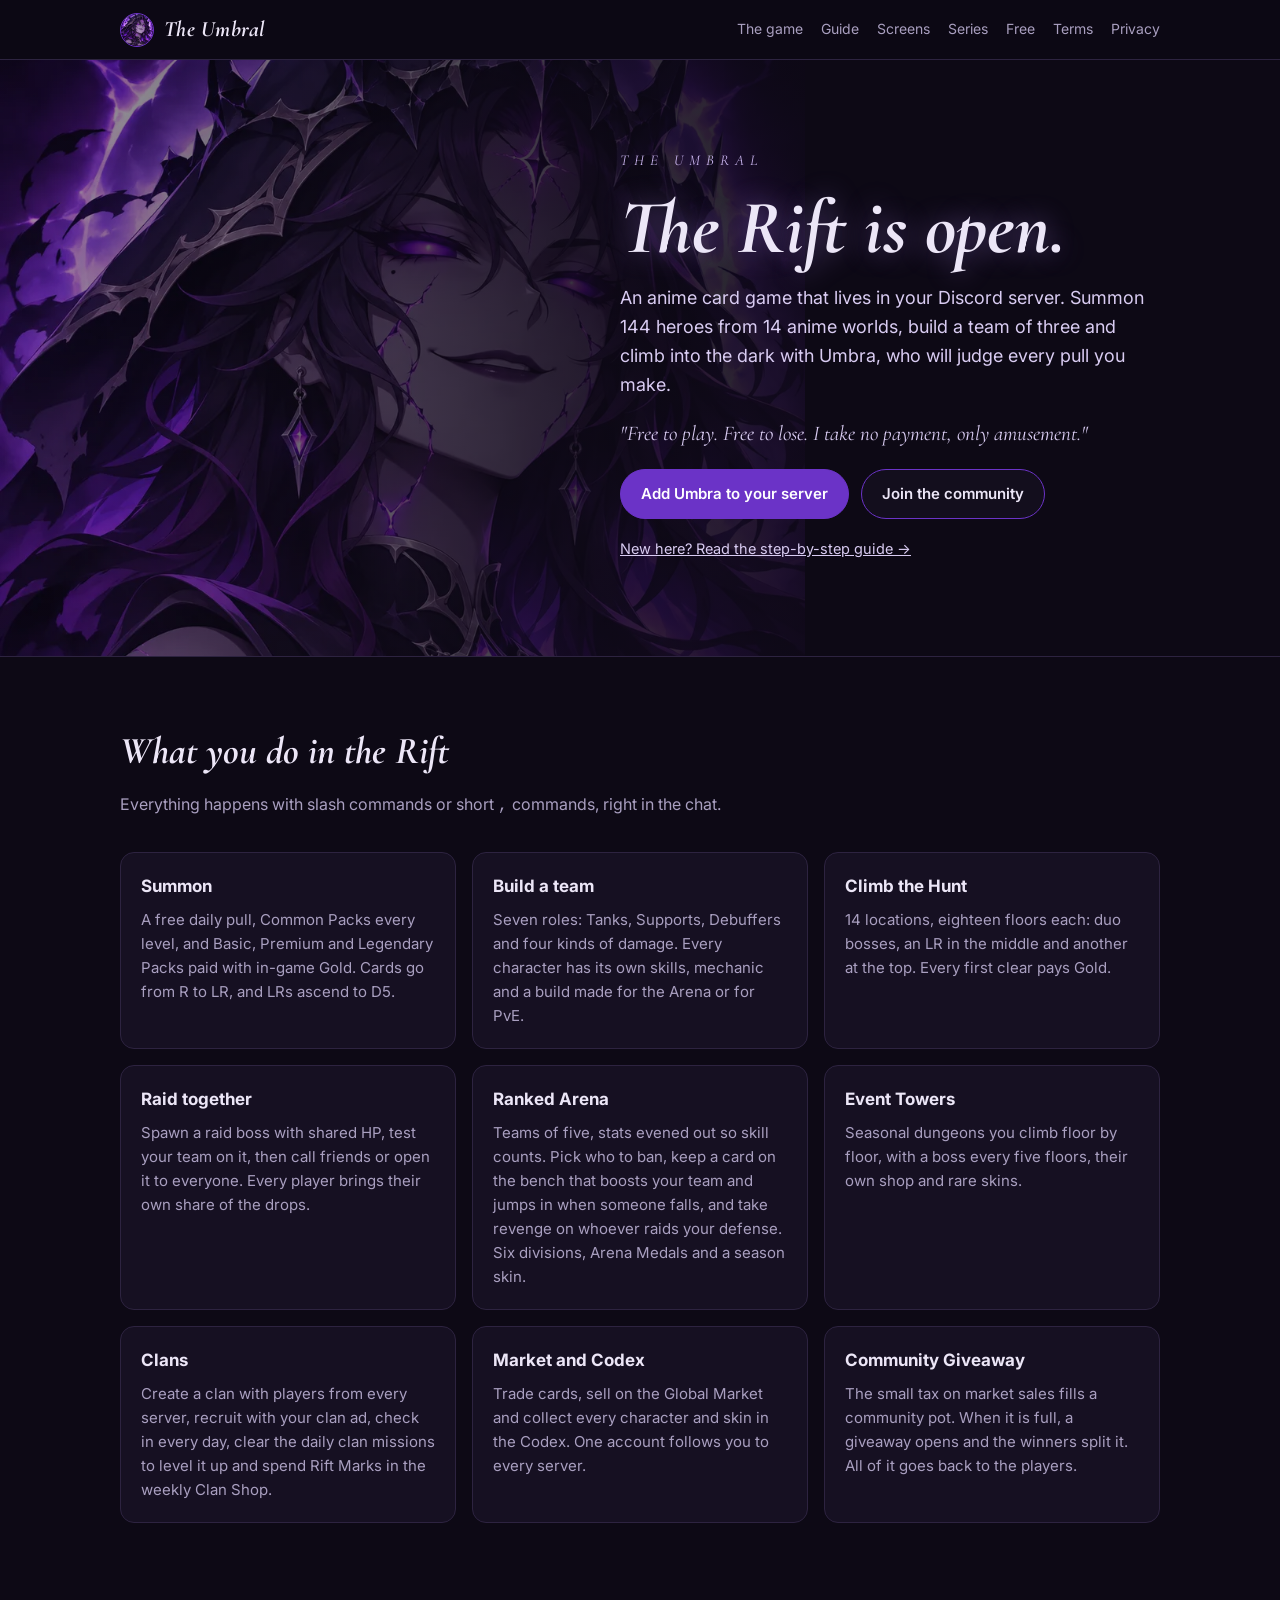
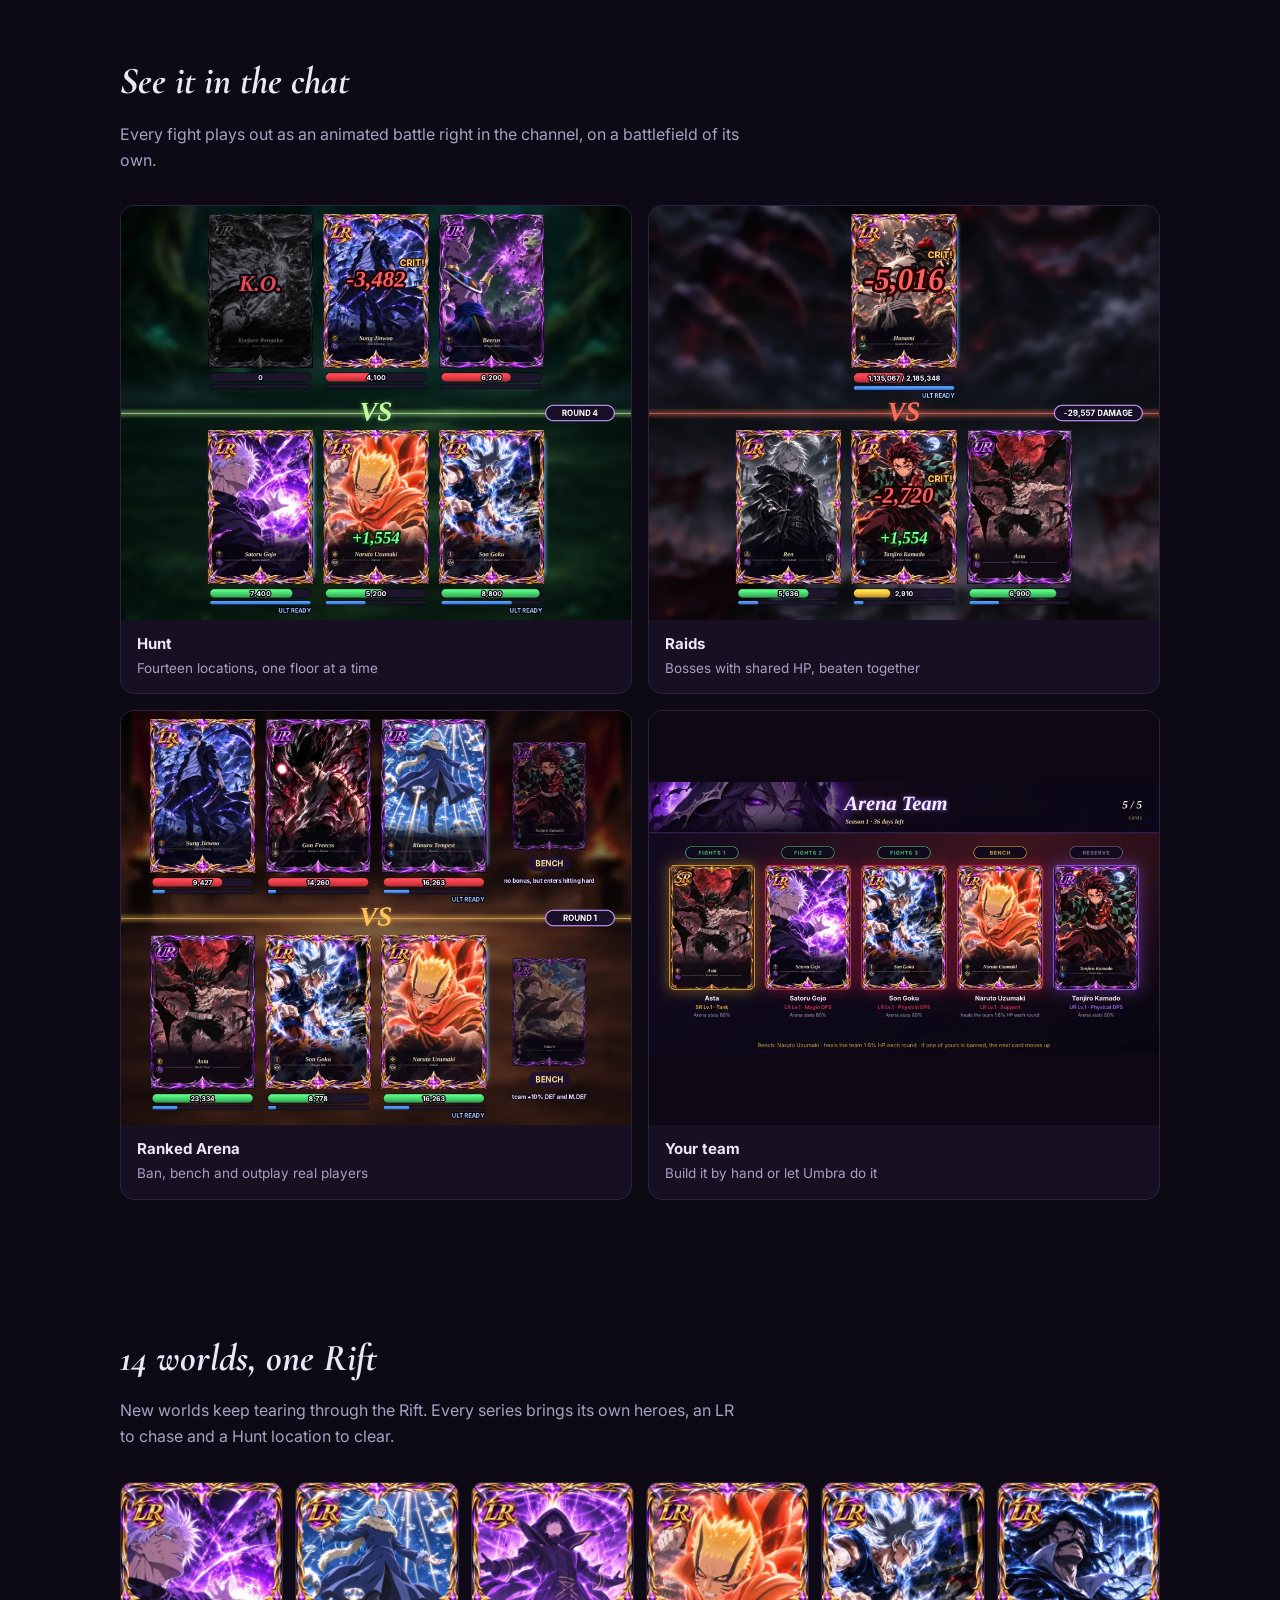
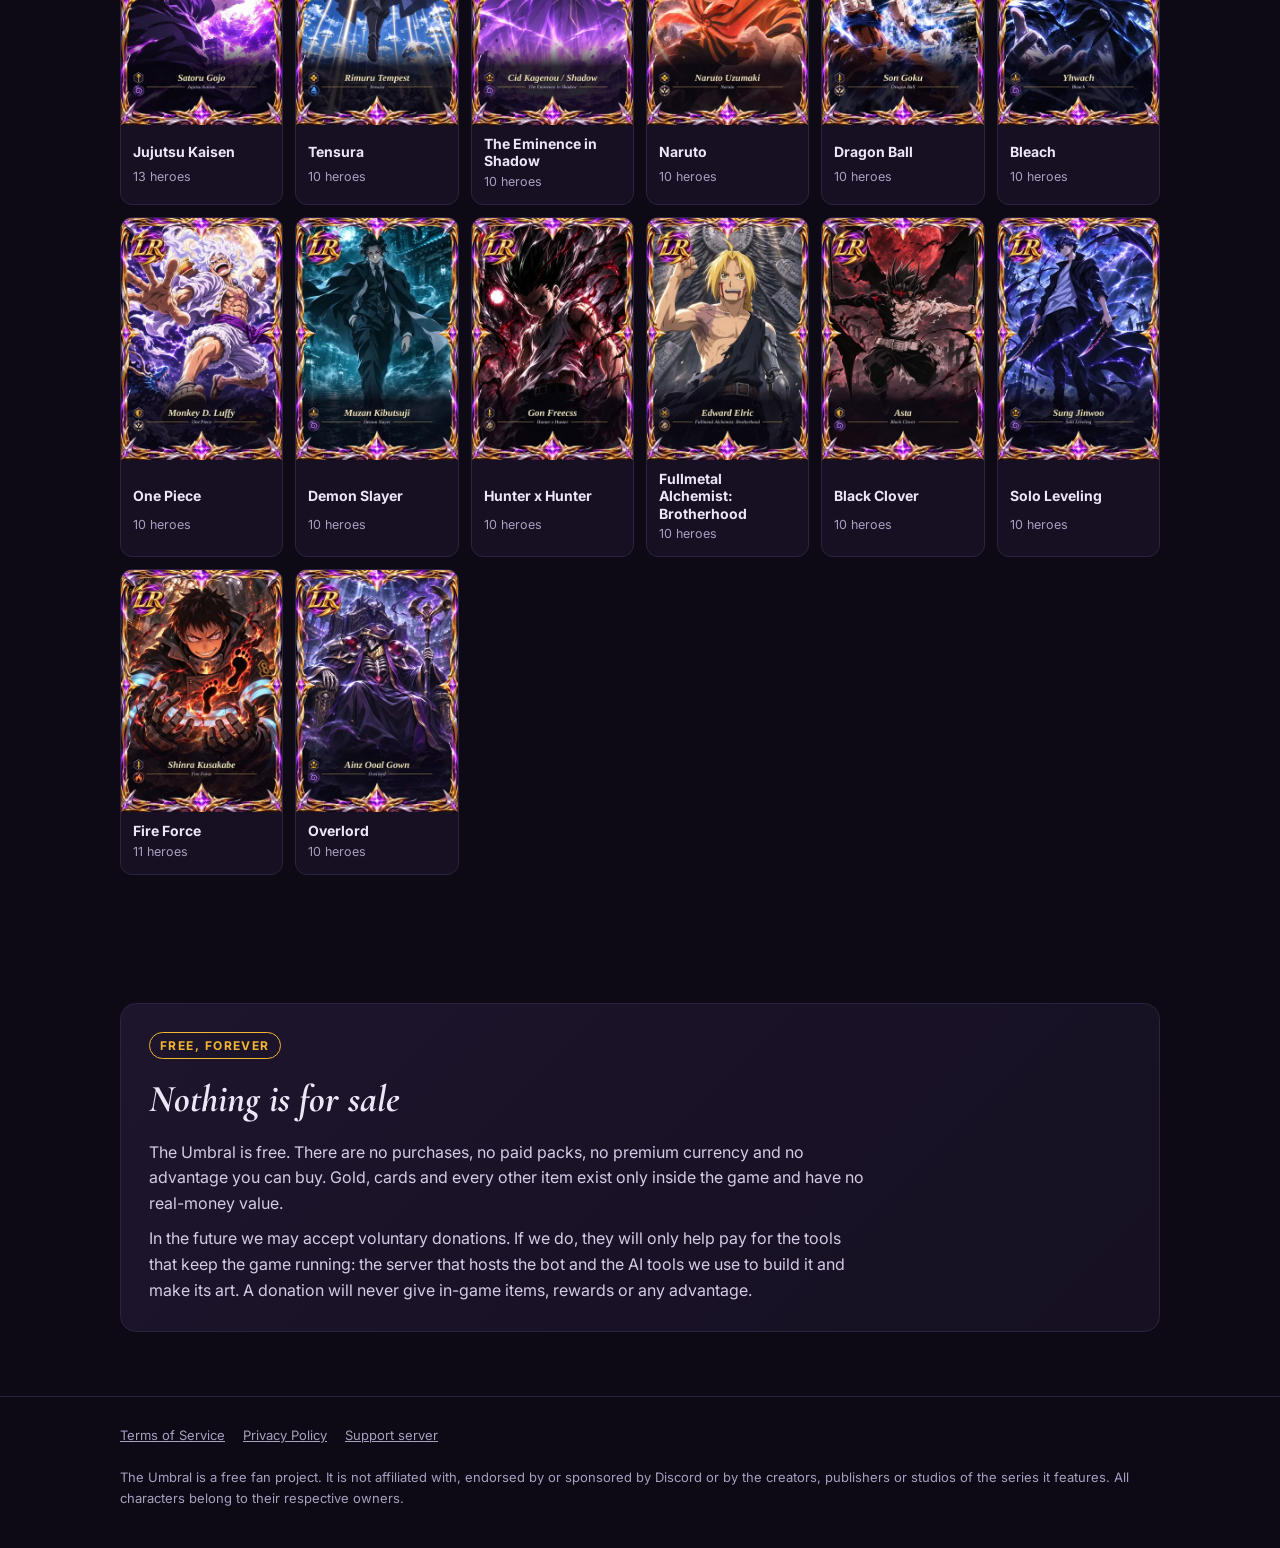
==== commit 9e6b0dfd: "Site: clan check-in, missions and Clan Shop Co-Authored-By: Claude Opus 5.5 <noreply@anthropic.com> " ====
--- a/index.html
+++ b/index.html
@@ -59,7 +59,7 @@
         <div class="card"><h3>Raid together</h3><p>Spawn a raid boss with shared HP, test your team on it, then call friends or open it to everyone. Every player brings their own share of the drops.</p></div>
         <div class="card"><h3>Ranked Arena</h3><p>Teams of five, stats evened out so skill counts. Pick who to ban, keep a card on the bench that boosts your team and jumps in when someone falls, and take revenge on whoever raids your defense. Six divisions, Arena Medals and a season skin.</p></div>
         <div class="card"><h3>Event Towers</h3><p>Seasonal dungeons you climb floor by floor, with a boss every five floors, their own shop and rare skins.</p></div>
-        <div class="card"><h3>Clans</h3><p>Create a clan with players from every server, recruit with your clan ad, level it up and share the treasury.</p></div>
+        <div class="card"><h3>Clans</h3><p>Create a clan with players from every server, recruit with your clan ad, check in every day, clear the daily clan missions to level it up and spend Rift Marks in the weekly Clan Shop.</p></div>
         <div class="card"><h3>Market and Codex</h3><p>Trade cards, sell on the Global Market and collect every character and skin in the Codex. One account follows you to every server.</p></div>
         <div class="card"><h3>Community Giveaway</h3><p>The small tax on market sales fills a community pot. When it is full, a giveaway opens and the winners split it. All of it goes back to the players.</p></div>
       </div>
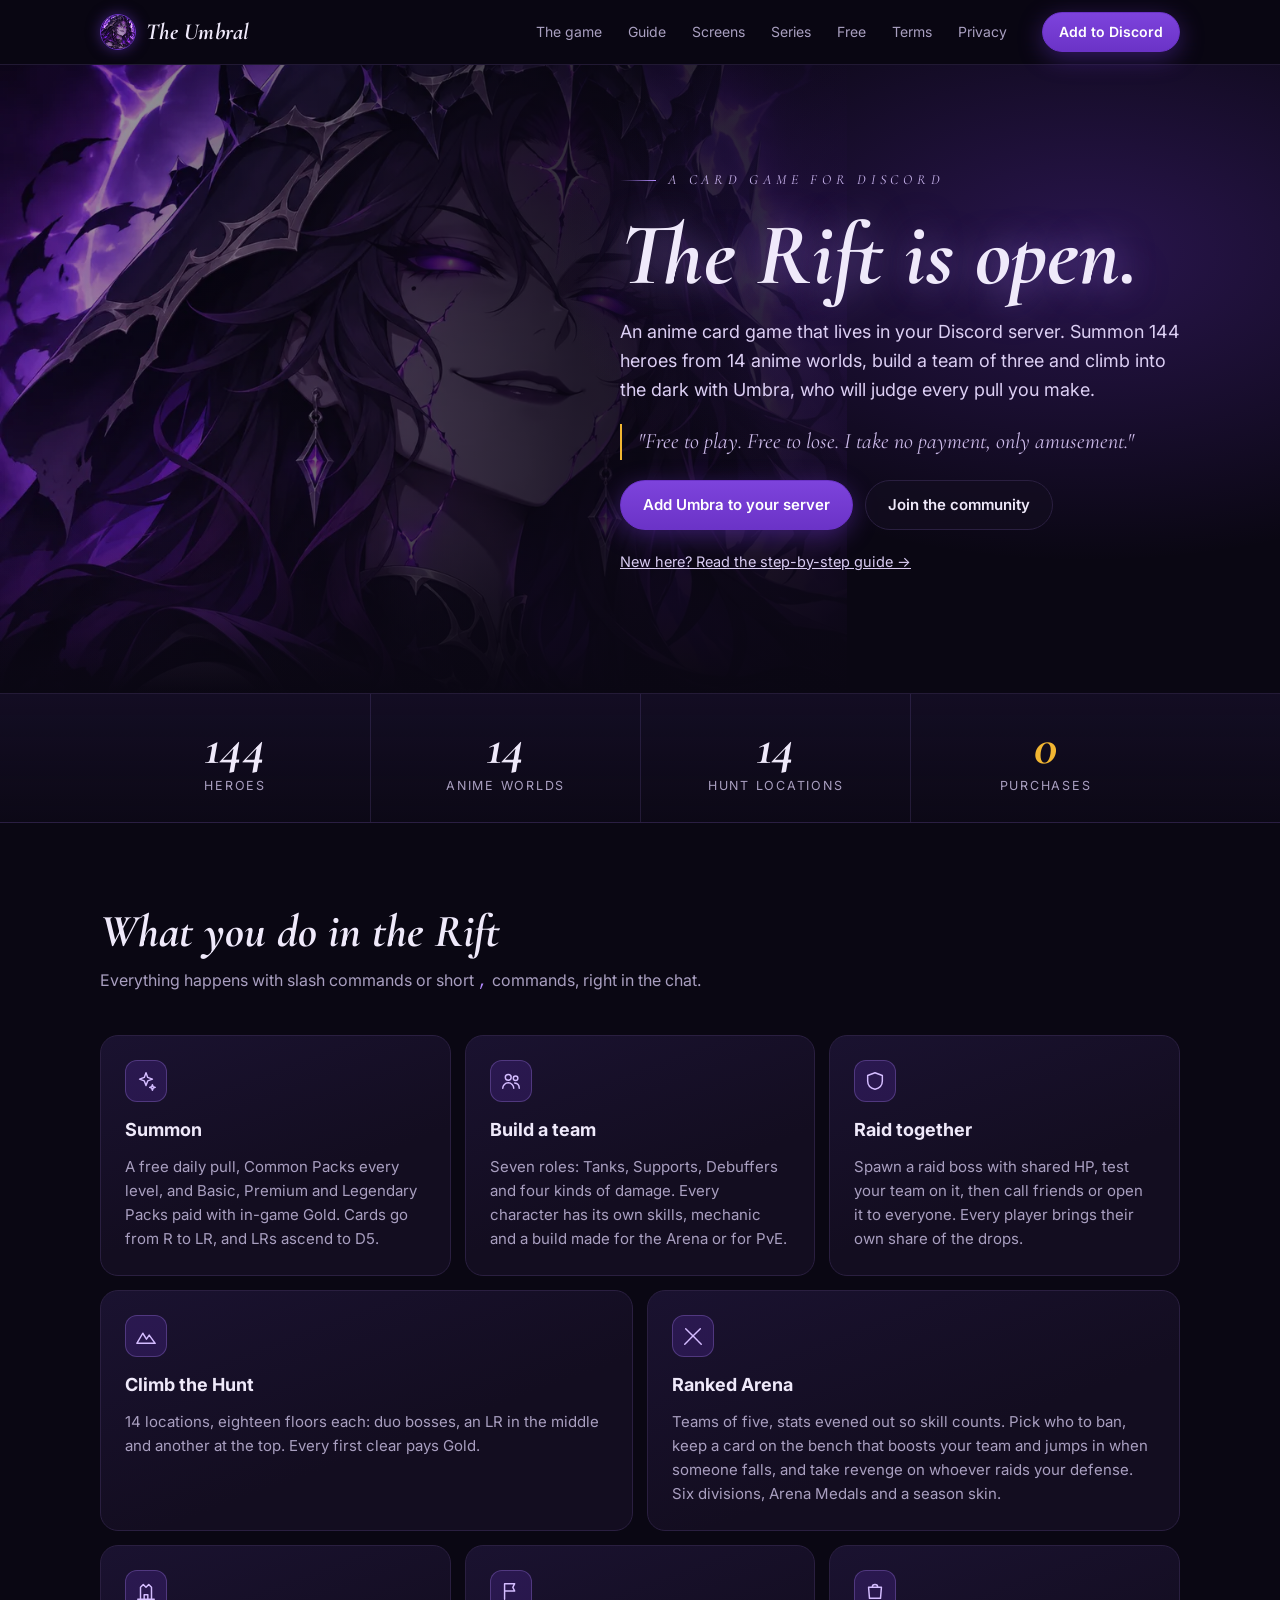
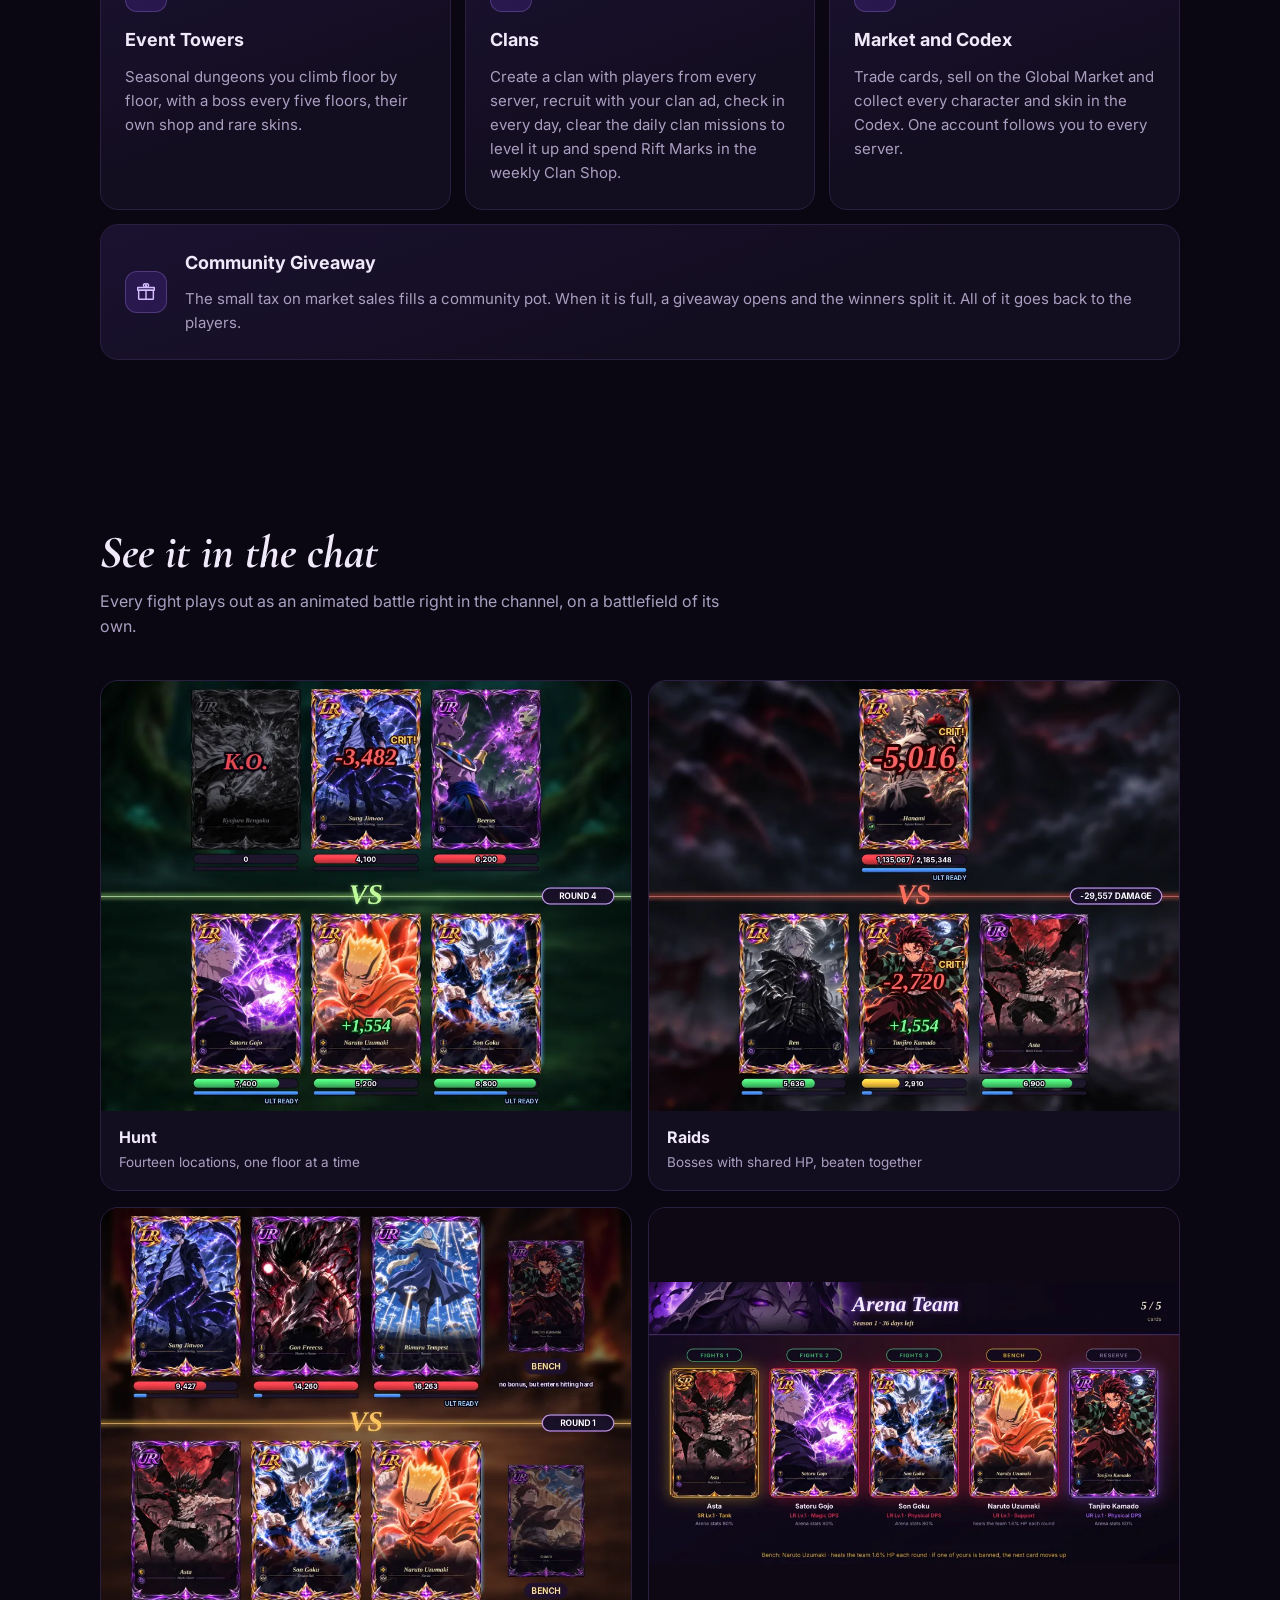
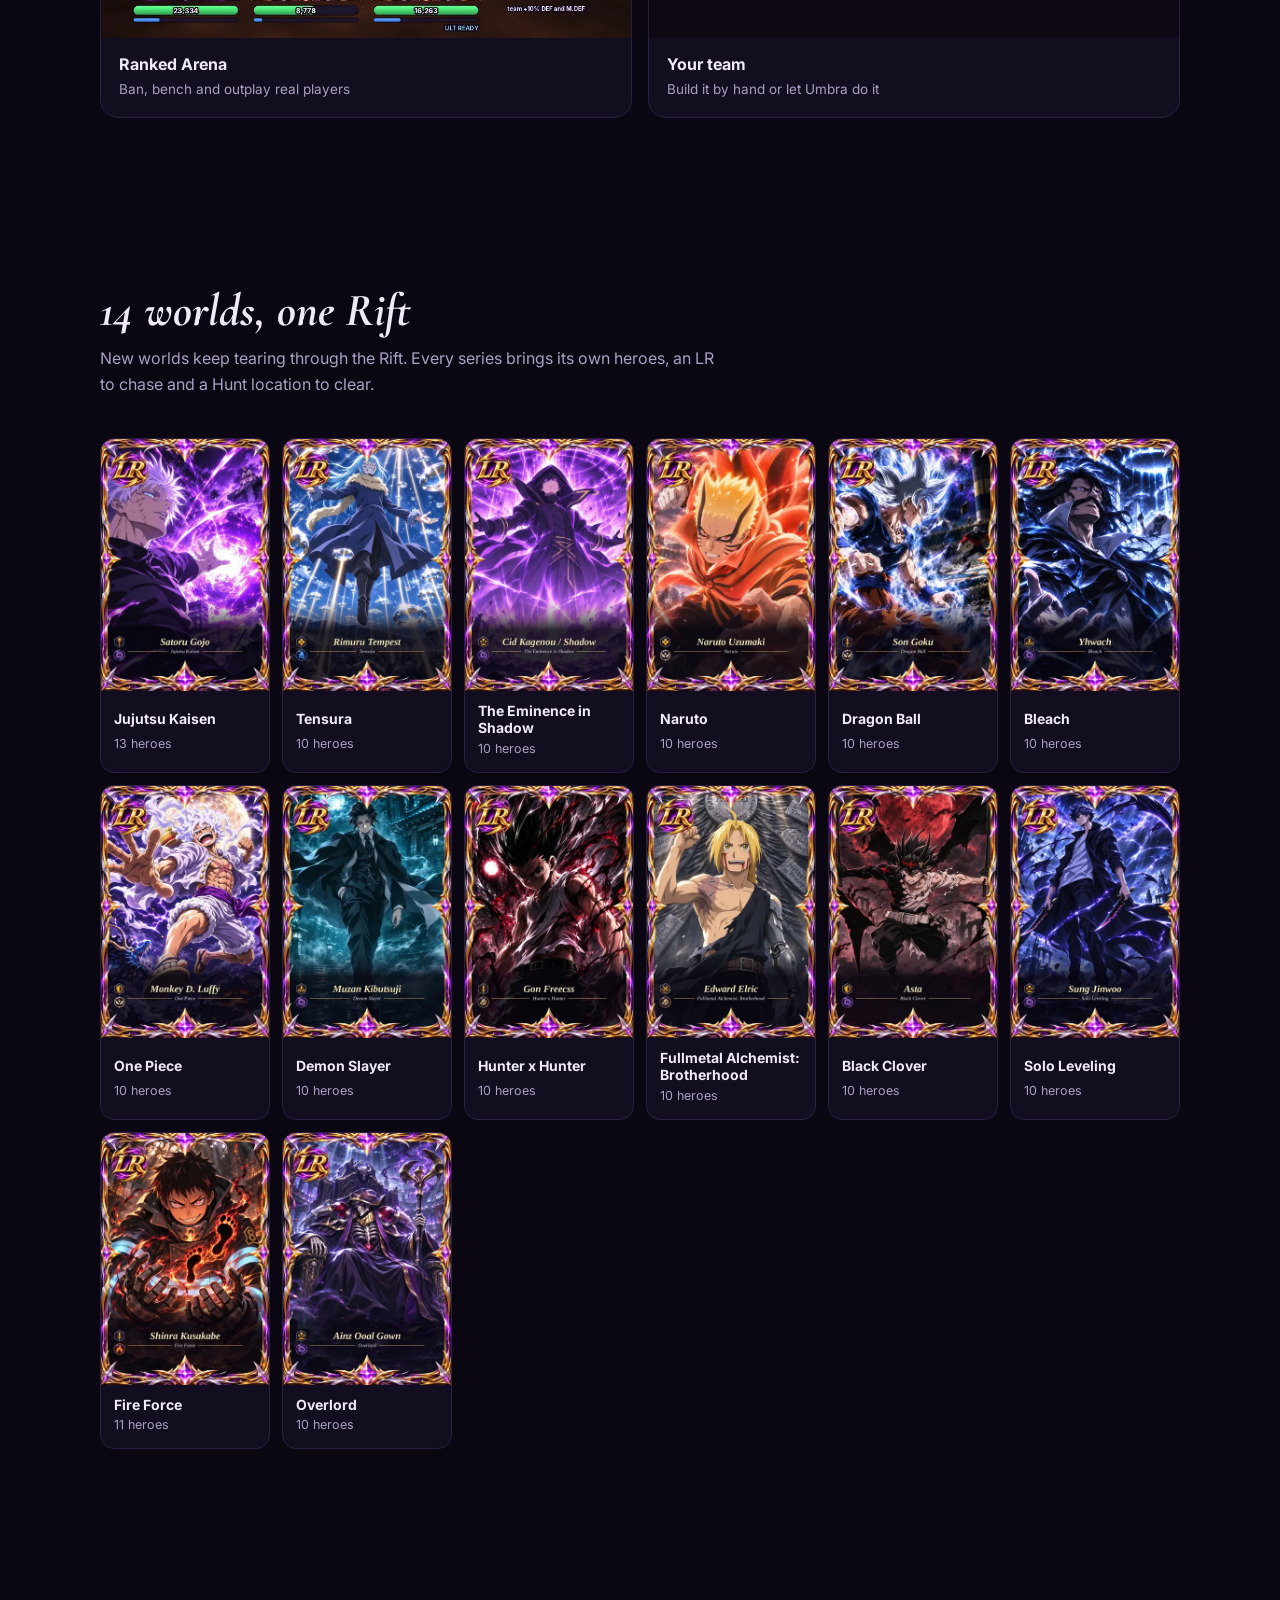
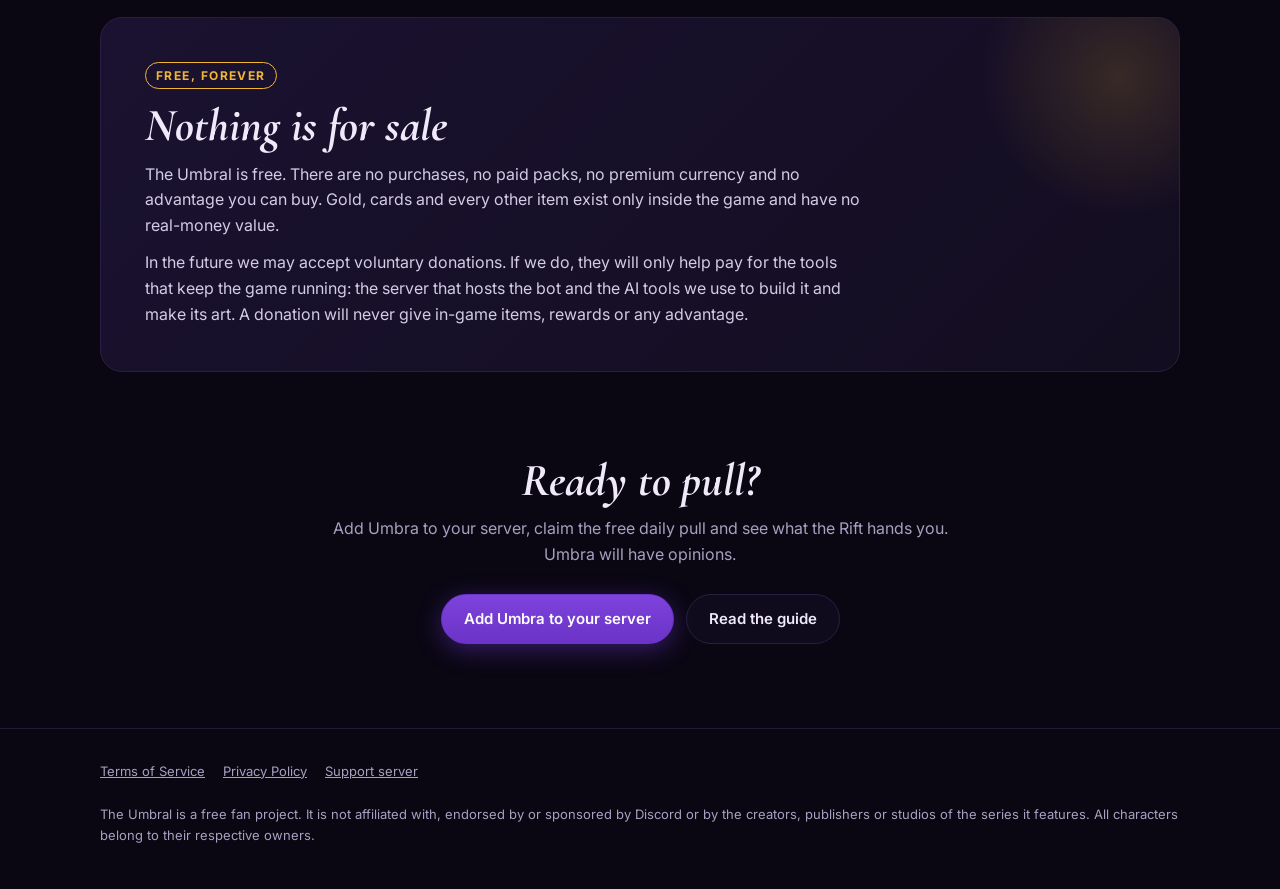
==== commit dcaca8ae: "Redesign da home: barra de numeros, grelha de funcionalidades com icones, CTA final Mantem os marcad" ====
--- a/index.html
+++ b/index.html
@@ -8,14 +8,17 @@
 <meta property="og:title" content="The Umbral">
 <meta property="og:description" content="A free anime card game for Discord, hosted by Umbra. No purchases, ever.">
 <meta property="og:image" content="img/umbra.webp">
+<meta name="theme-color" content="#0a0713">
 <link rel="icon" href="img/umbra.webp">
 <link rel="preconnect" href="https://fonts.googleapis.com">
 <link rel="preconnect" href="https://fonts.gstatic.com" crossorigin>
-<link rel="stylesheet" href="https://fonts.googleapis.com/css2?family=Cormorant+Garamond:ital,wght@1,600;1,700&family=Inter:wght@400;600;700&display=swap">
+<link rel="stylesheet" href="https://fonts.googleapis.com/css2?family=Cormorant+Garamond:ital,wght@0,600;0,700;1,600;1,700&family=Inter:wght@400;500;600;700&display=swap">
 <link rel="stylesheet" href="style.css">
+<script>document.documentElement.classList.add('js');</script>
 </head>
 <body>
 <!-- A grelha das séries e os números (séries, heróis, áreas da Hunt) são gerados pelo bot: bot/tools/build_site.py -->
+<a class="skip" href="#game">Skip to content</a>
 <header class="bar">
   <div class="wrap">
     <a class="brand" href="./"><img src="img/umbra.webp" alt="">The Umbral</a>
@@ -28,6 +31,7 @@
       <a href="terms.html">Terms</a>
       <a href="privacy.html">Privacy</a>
     </nav>
+    <a class="btn primary sm" href="https://discord.com/oauth2/authorize?client_id=1566791307459035156">Add to Discord</a>
   </div>
 </header>
 
@@ -35,7 +39,7 @@
   <div class="hero">
     <div class="wrap">
       <div class="inner">
-        <div class="eyebrow">The Umbral</div>
+        <div class="eyebrow">A card game for Discord</div>
         <h1>The Rift is open.</h1>
         <p class="lede">An anime card game that lives in your Discord server. Summon <!--N:heroes-->144<!--/N--> heroes from <!--N:series-->14<!--/N--> anime worlds, build a team of three and climb into the dark with Umbra, who will judge every pull you make.</p>
         <p class="quote">"Free to play. Free to lose. I take no payment, only amusement."</p>
@@ -48,20 +52,31 @@
     </div>
   </div>
 
+  <div class="stats" aria-label="The game in numbers">
+    <div class="wrap">
+      <dl>
+        <div><dt>Heroes</dt><dd><!--N:heroes-->144<!--/N--></dd></div>
+        <div><dt>Anime worlds</dt><dd><!--N:series-->14<!--/N--></dd></div>
+        <div><dt>Hunt locations</dt><dd><!--N:areas-->14<!--/N--></dd></div>
+        <div><dt>Purchases</dt><dd>0</dd></div>
+      </dl>
+    </div>
+  </div>
+
   <section id="game">
     <div class="wrap">
       <h2>What you do in the Rift</h2>
       <p class="sub">Everything happens with slash commands or short <code>,</code> commands, right in the chat.</p>
-      <div class="grid">
-        <div class="card"><h3>Summon</h3><p>A free daily pull, Common Packs every level, and Basic, Premium and Legendary Packs paid with in-game Gold. Cards go from R to LR, and LRs ascend to D5.</p></div>
-        <div class="card"><h3>Build a team</h3><p>Seven roles: Tanks, Supports, Debuffers and four kinds of damage. Every character has its own skills, mechanic and a build made for the Arena or for PvE.</p></div>
-        <div class="card"><h3>Climb the Hunt</h3><p><!--N:areas-->14<!--/N--> locations, eighteen floors each: duo bosses, an LR in the middle and another at the top. Every first clear pays Gold.</p></div>
-        <div class="card"><h3>Raid together</h3><p>Spawn a raid boss with shared HP, test your team on it, then call friends or open it to everyone. Every player brings their own share of the drops.</p></div>
-        <div class="card"><h3>Ranked Arena</h3><p>Teams of five, stats evened out so skill counts. Pick who to ban, keep a card on the bench that boosts your team and jumps in when someone falls, and take revenge on whoever raids your defense. Six divisions, Arena Medals and a season skin.</p></div>
-        <div class="card"><h3>Event Towers</h3><p>Seasonal dungeons you climb floor by floor, with a boss every five floors, their own shop and rare skins.</p></div>
-        <div class="card"><h3>Clans</h3><p>Create a clan with players from every server, recruit with your clan ad, check in every day, clear the daily clan missions to level it up and spend Rift Marks in the weekly Clan Shop.</p></div>
-        <div class="card"><h3>Market and Codex</h3><p>Trade cards, sell on the Global Market and collect every character and skin in the Codex. One account follows you to every server.</p></div>
-        <div class="card"><h3>Community Giveaway</h3><p>The small tax on market sales fills a community pot. When it is full, a giveaway opens and the winners split it. All of it goes back to the players.</p></div>
+      <div class="bento">
+        <article class="card"><svg class="ico" viewBox="0 0 24 24" aria-hidden="true"><path d="M12 3l1.9 5.1L19 10l-5.1 1.9L12 17l-1.9-5.1L5 10l5.1-1.9zM19 16l.8 2.2L22 19l-2.2.8L19 22l-.8-2.2L16 19l2.2-.8z"/></svg><h3>Summon</h3><p>A free daily pull, Common Packs every level, and Basic, Premium and Legendary Packs paid with in-game Gold. Cards go from R to LR, and LRs ascend to D5.</p></article>
+        <article class="card"><svg class="ico" viewBox="0 0 24 24" aria-hidden="true"><circle cx="9" cy="8" r="3.2"/><path d="M3 20c0-3.3 2.7-6 6-6s6 2.7 6 6"/><circle cx="17" cy="9" r="2.5"/><path d="M16 14.2c3 .2 5 2.3 5 5.8"/></svg><h3>Build a team</h3><p>Seven roles: Tanks, Supports, Debuffers and four kinds of damage. Every character has its own skills, mechanic and a build made for the Arena or for PvE.</p></article>
+        <article class="card"><svg class="ico" viewBox="0 0 24 24" aria-hidden="true"><path d="M12 3l8 3v6c0 5-3.5 8-8 9-4.5-1-8-4-8-9V6z"/></svg><h3>Raid together</h3><p>Spawn a raid boss with shared HP, test your team on it, then call friends or open it to everyone. Every player brings their own share of the drops.</p></article>
+        <article class="card wide"><svg class="ico" viewBox="0 0 24 24" aria-hidden="true"><path d="M2 20l6.5-11 4 6.5 3-4.5L22 20zM3 20h19"/></svg><h3>Climb the Hunt</h3><p><!--N:areas-->14<!--/N--> locations, eighteen floors each: duo bosses, an LR in the middle and another at the top. Every first clear pays Gold.</p></article>
+        <article class="card wide"><svg class="ico" viewBox="0 0 24 24" aria-hidden="true"><path d="M4 4l10 10M20 4L10 14M14 14l3.5 3.5M10 14l-3.5 3.5M3 21l3-3M21 21l-3-3"/></svg><h3>Ranked Arena</h3><p>Teams of five, stats evened out so skill counts. Pick who to ban, keep a card on the bench that boosts your team and jumps in when someone falls, and take revenge on whoever raids your defense. Six divisions, Arena Medals and a season skin.</p></article>
+        <article class="card"><svg class="ico" viewBox="0 0 24 24" aria-hidden="true"><path d="M6 21V8l3-3 3 3 3-3 3 3v13M3 21h18M10 21v-5h4v5"/></svg><h3>Event Towers</h3><p>Seasonal dungeons you climb floor by floor, with a boss every five floors, their own shop and rare skins.</p></article>
+        <article class="card"><svg class="ico" viewBox="0 0 24 24" aria-hidden="true"><path d="M5 21V4M5 4h11l-2 4 2 4H5"/></svg><h3>Clans</h3><p>Create a clan with players from every server, recruit with your clan ad, check in every day, clear the daily clan missions to level it up and spend Rift Marks in the weekly Clan Shop.</p></article>
+        <article class="card"><svg class="ico" viewBox="0 0 24 24" aria-hidden="true"><path d="M5 8h14l-1 12H6zM9 8a3 3 0 016 0"/></svg><h3>Market and Codex</h3><p>Trade cards, sell on the Global Market and collect every character and skin in the Codex. One account follows you to every server.</p></article>
+        <article class="card full"><svg class="ico" viewBox="0 0 24 24" aria-hidden="true"><rect x="4" y="10" width="16" height="10" rx="1"/><path d="M12 10v10M3 7h18v3H3zM12 7c-3 0-4-4-1-4 2 0 1 4 1 4zm0 0c3 0 4-4 1-4-2 0-1 4-1 4z"/></svg><h3>Community Giveaway</h3><p>The small tax on market sales fills a community pot. When it is full, a giveaway opens and the winners split it. All of it goes back to the players.</p></article>
       </div>
     </div>
   </section>
@@ -114,6 +129,17 @@
       </div>
     </div>
   </section>
+
+  <section class="final" aria-label="Get started">
+    <div class="wrap">
+      <h2>Ready to pull?</h2>
+      <p class="sub">Add Umbra to your server, claim the free daily pull and see what the Rift hands you. Umbra will have opinions.</p>
+      <div class="ctas">
+        <a class="btn primary" href="https://discord.com/oauth2/authorize?client_id=1566791307459035156">Add Umbra to your server</a>
+        <a class="btn ghost" href="guide.html">Read the guide</a>
+      </div>
+    </div>
+  </section>
 </main>
 
 <footer>
@@ -126,5 +152,21 @@
     <p>The Umbral is a free fan project. It is not affiliated with, endorsed by or sponsored by Discord or by the creators, publishers or studios of the series it features. All characters belong to their respective owners.</p>
   </div>
 </footer>
+<script>
+(function () {
+  if (!('IntersectionObserver' in window) || matchMedia('(prefers-reduced-motion: reduce)').matches) {
+    document.documentElement.classList.remove('js');
+    return;
+  }
+  var io = new IntersectionObserver(function (entries) {
+    entries.forEach(function (e) { if (e.isIntersecting) { e.target.classList.add('in'); io.unobserve(e.target); } });
+  }, { threshold: 0.12, rootMargin: '0px 0px -40px 0px' });
+  document.querySelectorAll('.card, .shots figure, .gallery.series figure, .free, .final .wrap').forEach(function (el, i) {
+    el.classList.add('reveal');
+    el.style.setProperty('--d', (i % 6) * 50 + 'ms');
+    io.observe(el);
+  });
+})();
+</script>
 </body>
 </html>
--- a/style.css
+++ b/style.css
@@ -1,83 +1,135 @@
 /* The Umbral: site (GitHub Pages). Dark rift palette, serif italic display like the bot's images. */
 :root {
-  --bg: #0d0915;
-  --panel: #161022;
-  --panel-2: #1d152c;
-  --ink: #ece6f7;
+  --bg: #0a0713;
+  --panel: #130d20;
+  --panel-2: #1a1230;
+  --ink: #efe9fa;
   --muted: #a99fc0;
-  --line: #2d2340;
+  --line: #2a1f40;
+  --line-soft: rgba(180, 140, 255, 0.14);
   --accent: #b48cff;
   --accent-deep: #6b33c7;
   --gold: #f2b632;
   --display: "Cormorant Garamond", "Liberation Serif", Georgia, serif;
   --body: "Inter", "Segoe UI", system-ui, sans-serif;
+  --ease: cubic-bezier(0.22, 1, 0.36, 1);
   color-scheme: dark;
 }
 * { box-sizing: border-box; }
-html { scroll-behavior: smooth; }
-body { margin: 0; background: var(--bg); color: var(--ink); font-family: var(--body); font-size: 16px; line-height: 1.6; }
+html { scroll-behavior: smooth; scroll-padding-top: 76px; }
+body { margin: 0; background: var(--bg); color: var(--ink); font-family: var(--body); font-size: 16px; line-height: 1.6; -webkit-font-smoothing: antialiased; }
 a { color: var(--accent); }
 a:hover { color: #d4bcff; }
 a:focus-visible, .btn:focus-visible { outline: 2px solid var(--accent); outline-offset: 3px; border-radius: 6px; }
 img { max-width: 100%; display: block; }
 
-.wrap { max-width: 1080px; margin: 0 auto; padding-left: max(20px, env(safe-area-inset-left, 0px)); padding-right: max(20px, env(safe-area-inset-right, 0px)); }
+.skip { position: absolute; left: 12px; top: -60px; z-index: 20; background: var(--accent-deep); color: #fff; padding: 10px 16px; border-radius: 8px; text-decoration: none; }
+.skip:focus { top: 12px; }
+
+.wrap { max-width: 1120px; margin: 0 auto; padding-left: max(20px, env(safe-area-inset-left, 0px)); padding-right: max(20px, env(safe-area-inset-right, 0px)); }
 
 /* top bar */
-.bar { border-bottom: 1px solid var(--line); background: rgba(13, 9, 21, 0.85); backdrop-filter: blur(8px); position: sticky; top: 0; z-index: 5; }
+.bar { border-bottom: 1px solid var(--line-soft); background: rgba(10, 7, 19, 0.78); backdrop-filter: blur(14px); -webkit-backdrop-filter: blur(14px); position: sticky; top: 0; z-index: 5; }
 .bar .wrap { display: flex; align-items: center; gap: 20px; padding-block: 12px; flex-wrap: wrap; }
-.brand { display: flex; align-items: center; gap: 10px; text-decoration: none; color: var(--ink); font-family: var(--display); font-style: italic; font-weight: 700; font-size: 22px; letter-spacing: 0.02em; }
-.brand img { width: 34px; height: 34px; border-radius: 50%; border: 1px solid var(--accent-deep); }
-.bar nav { display: flex; gap: 18px; margin-left: auto; flex-wrap: wrap; }
-.bar nav a { color: var(--muted); text-decoration: none; font-size: 14px; }
-.bar nav a:hover, .bar nav a[aria-current="page"] { color: var(--ink); }
+.brand { display: flex; align-items: center; gap: 10px; text-decoration: none; color: var(--ink); font-family: var(--display); font-style: italic; font-weight: 700; font-size: 23px; letter-spacing: 0.02em; }
+.brand img { width: 36px; height: 36px; border-radius: 50%; border: 1px solid var(--accent-deep); box-shadow: 0 0 14px rgba(107, 51, 199, 0.55); }
+.bar nav { display: flex; gap: 4px; margin-left: auto; flex-wrap: wrap; }
+.bar nav a { color: var(--muted); text-decoration: none; font-size: 14px; padding: 8px 11px; border-radius: 999px; transition: color 0.2s, background 0.2s; }
+.bar nav a:hover, .bar nav a[aria-current="page"] { color: var(--ink); background: rgba(180, 140, 255, 0.1); }
+.bar .btn.sm { margin-left: 4px; }
+.bar nav + .btn.sm { margin-left: 4px; }
 
 /* hero */
-.hero { position: relative; overflow: hidden; border-bottom: 1px solid var(--line); }
-.hero::before { content: ""; position: absolute; inset: 0; background: url("img/umbra-hero.webp") left 35% / auto 135% no-repeat; opacity: 0.7; }
-.hero::after { content: ""; position: absolute; inset: 0; background: linear-gradient(90deg, rgba(13, 9, 21, 0.1) 0%, rgba(13, 9, 21, 0.75) 45%, var(--bg) 85%); }
-.hero .wrap { position: relative; z-index: 1; display: grid; justify-items: start; gap: 18px; padding-block: 88px 96px; }
-.hero .inner { margin-left: auto; max-width: 540px; display: grid; gap: 18px; }
-.eyebrow { font-family: var(--display); font-style: italic; letter-spacing: 0.4em; text-transform: uppercase; color: #cdb8f2; font-size: 15px; }
-h1 { font-family: var(--display); font-style: italic; font-weight: 700; font-size: clamp(44px, 7vw, 76px); line-height: 1; margin: 0; text-wrap: balance; text-shadow: 0 0 28px rgba(180, 140, 255, 0.45); }
-.lede { color: #d9ccf2; font-size: 18px; margin: 0; }
-.quote { font-family: var(--display); font-style: italic; font-size: 21px; color: #d9ccf2; margin: 0; }
+.hero { position: relative; overflow: hidden; isolation: isolate; }
+.hero::before { content: ""; position: absolute; inset: 0; z-index: -2; background: url("img/umbra-hero.webp") left 35% / auto 135% no-repeat; opacity: 0.72; animation: drift 24s ease-in-out infinite alternate; }
+.hero::after { content: ""; position: absolute; inset: 0; z-index: -1; background:
+  radial-gradient(60% 70% at 85% 30%, rgba(107, 51, 199, 0.32), transparent 70%),
+  linear-gradient(90deg, rgba(10, 7, 19, 0.05) 0%, rgba(10, 7, 19, 0.78) 45%, var(--bg) 88%),
+  linear-gradient(180deg, transparent 70%, var(--bg) 100%); }
+@keyframes drift { from { transform: scale(1) translateX(0); } to { transform: scale(1.05) translateX(-1.5%); } }
+.hero .wrap { position: relative; display: grid; justify-items: start; gap: 18px; padding-block: 104px 120px; }
+.hero .inner { margin-left: auto; max-width: 560px; display: grid; gap: 20px; }
+.eyebrow { display: inline-flex; align-items: center; gap: 12px; font-family: var(--display); font-style: italic; letter-spacing: 0.34em; text-transform: uppercase; color: #cdb8f2; font-size: 14px; }
+.eyebrow::before { content: ""; width: 36px; height: 1px; background: linear-gradient(90deg, transparent, var(--accent)); }
+h1 { font-family: var(--display); font-style: italic; font-weight: 700; font-size: clamp(48px, 8vw, 88px); line-height: 0.98; margin: 0; text-wrap: balance; text-shadow: 0 0 36px rgba(180, 140, 255, 0.5); }
+.lede { color: #dccff4; font-size: 18px; margin: 0; max-width: 52ch; }
+.quote { font-family: var(--display); font-style: italic; font-size: 22px; color: #cdbbea; margin: 0; padding-left: 16px; border-left: 2px solid var(--gold); }
 .ctas { display: flex; gap: 12px; flex-wrap: wrap; }
-.btn { display: inline-flex; align-items: center; gap: 8px; padding: 12px 20px; border-radius: 999px; font-weight: 600; text-decoration: none; font-size: 15px; border: 1px solid var(--accent-deep); }
-.btn.primary { background: var(--accent-deep); color: #fff; }
-.btn.primary:hover { background: #7d43dc; color: #fff; }
-.btn.ghost { color: var(--ink); background: rgba(22, 16, 34, 0.7); }
+.btn { display: inline-flex; align-items: center; justify-content: center; gap: 8px; min-height: 44px; padding: 12px 22px; border-radius: 999px; font-weight: 600; text-decoration: none; font-size: 15px; border: 1px solid var(--accent-deep); cursor: pointer; transition: transform 0.2s var(--ease), background 0.2s, box-shadow 0.2s, border-color 0.2s; }
+.btn:hover { transform: translateY(-2px); }
+.btn:active { transform: translateY(0); }
+.btn.primary { background: linear-gradient(180deg, #7d43dc, var(--accent-deep)); color: #fff; box-shadow: 0 6px 24px rgba(107, 51, 199, 0.45); }
+.btn.primary:hover { background: linear-gradient(180deg, #8d55ec, #7436d4); color: #fff; box-shadow: 0 10px 30px rgba(125, 67, 220, 0.6); }
+.btn.ghost { color: var(--ink); background: rgba(19, 13, 32, 0.7); border-color: var(--line); }
+.btn.ghost:hover { border-color: var(--accent); color: #fff; }
+.btn.sm { min-height: 40px; padding: 8px 16px; font-size: 14px; }
+.hero .guide-link { color: #d9ccf2; font-size: 14.5px; width: fit-content; }
+
+/* numbers strip */
+.stats { border-block: 1px solid var(--line-soft); background: linear-gradient(180deg, rgba(26, 18, 48, 0.55), rgba(19, 13, 32, 0.25)); }
+.stats dl { margin: 0; display: grid; grid-template-columns: repeat(4, 1fr); }
+.stats dl > div { padding: 26px 16px; text-align: center; border-left: 1px solid var(--line-soft); display: grid; gap: 2px; }
+.stats dl > div:first-child { border-left: 0; }
+.stats dt { order: 2; color: var(--muted); font-size: 12.5px; letter-spacing: 0.14em; text-transform: uppercase; }
+.stats dd { order: 1; margin: 0; font-family: var(--display); font-style: italic; font-weight: 700; font-size: clamp(36px, 5vw, 52px); line-height: 1.05; color: var(--ink); }
+.stats dl > div:last-child dd { color: var(--gold); }
+@media (max-width: 640px) {
+  .stats dl { grid-template-columns: repeat(2, 1fr); }
+  .stats dl > div:nth-child(3) { border-left: 0; }
+  .stats dl > div:nth-child(n+3) { border-top: 1px solid var(--line-soft); }
+}
 
 /* sections */
-section { padding-block: 64px; }
-h2 { font-family: var(--display); font-style: italic; font-weight: 700; font-size: 38px; margin: 0 0 10px; text-wrap: balance; }
-.sub { color: var(--muted); max-width: 62ch; margin: 0 0 32px; }
-.grid { display: grid; grid-template-columns: repeat(3, 1fr); gap: 16px; }
-@media (max-width: 860px) { .grid { grid-template-columns: repeat(2, 1fr); } }
-@media (max-width: 560px) { .grid { grid-template-columns: 1fr; } }
-.card { background: var(--panel); border: 1px solid var(--line); border-radius: 14px; padding: 20px; display: grid; gap: 8px; align-content: start; }
-.card h3 { margin: 0; font-size: 17px; }
+section { padding-block: 84px; }
+h2 { font-family: var(--display); font-style: italic; font-weight: 700; font-size: clamp(34px, 5vw, 46px); line-height: 1.05; margin: 0 0 12px; text-wrap: balance; }
+.sub { color: var(--muted); max-width: 62ch; margin: 0 0 40px; }
+code { color: var(--accent); }
+
+/* feature bento */
+.bento { display: grid; grid-template-columns: repeat(6, 1fr); gap: 14px; }
+.bento .card { grid-column: span 2; }
+.bento .card.wide { grid-column: span 3; }
+.bento .card.full { grid-column: 1 / -1; grid-template-columns: auto 1fr; column-gap: 18px; align-items: center; }
+.bento .card.full .ico { grid-row: span 2; margin: 0; }
+.card { position: relative; background: linear-gradient(160deg, var(--panel-2), var(--panel) 60%); border: 1px solid var(--line); border-radius: 18px; padding: 24px; display: grid; gap: 10px; align-content: start; transition: transform 0.35s var(--ease), border-color 0.3s, box-shadow 0.3s; overflow: hidden; }
+.card::after { content: ""; position: absolute; inset: 0; background: radial-gradient(70% 60% at 0% 0%, rgba(180, 140, 255, 0.12), transparent 70%); opacity: 0; transition: opacity 0.35s; pointer-events: none; }
+.card:hover { transform: translateY(-4px); border-color: rgba(180, 140, 255, 0.45); box-shadow: 0 16px 40px rgba(0, 0, 0, 0.4); }
+.card:hover::after { opacity: 1; }
+.card .ico { width: 42px; height: 42px; padding: 9px; border-radius: 12px; background: rgba(107, 51, 199, 0.22); border: 1px solid rgba(180, 140, 255, 0.28); fill: none; stroke: #d4bcff; stroke-width: 1.6; stroke-linecap: round; stroke-linejoin: round; margin-bottom: 4px; }
+.card h3 { margin: 0; font-size: 18px; }
 .card p { margin: 0; color: var(--muted); font-size: 15px; }
 .card code { color: var(--accent); }
-
+@media (max-width: 900px) { .bento { grid-template-columns: repeat(2, 1fr); } .bento .card, .bento .card.wide { grid-column: span 1; } .bento .card.full { grid-column: 1 / -1; } }
+@media (max-width: 560px) { .bento { grid-template-columns: 1fr; } }
+
+/* gallery of series */
 .gallery { display: grid; grid-template-columns: repeat(6, 1fr); gap: 12px; }
-.gallery figure { margin: 0; border-radius: 12px; overflow: hidden; border: 1px solid var(--line); background: var(--panel); aspect-ratio: 2 / 3; }
-.gallery img { width: 100%; height: 100%; object-fit: cover; transition: transform 0.4s ease; }
-.gallery figure:hover img { transform: scale(1.04); }
+.gallery figure { margin: 0; border-radius: 14px; overflow: hidden; border: 1px solid var(--line); background: var(--panel); aspect-ratio: 2 / 3; transition: transform 0.35s var(--ease), border-color 0.3s, box-shadow 0.3s; }
+.gallery img { width: 100%; height: 100%; object-fit: cover; transition: transform 0.5s var(--ease); }
+.gallery figure:hover { transform: translateY(-4px); border-color: rgba(180, 140, 255, 0.5); box-shadow: 0 14px 34px rgba(107, 51, 199, 0.3); }
+.gallery figure:hover img { transform: scale(1.05); }
 @media (max-width: 860px) { .gallery { grid-template-columns: repeat(3, 1fr); } }
 /* séries: carta + nome + nº de heróis (gerado por bot/tools/build_site.py) */
 .gallery.series { grid-template-columns: repeat(auto-fill, minmax(150px, 1fr)); }
 .gallery.series figure { aspect-ratio: auto; display: grid; }
 .gallery.series img { aspect-ratio: 2 / 3; height: auto; }
-.gallery.series figcaption { padding: 10px 12px 12px; display: grid; gap: 2px; }
+.gallery.series figcaption { padding: 11px 13px 13px; display: grid; gap: 2px; }
 .gallery.series figcaption b { font-size: 14px; line-height: 1.25; }
 .gallery.series figcaption span { color: var(--muted); font-size: 12.5px; }
 @media (max-width: 560px) { .gallery.series { grid-template-columns: repeat(2, 1fr); } }
 
-.free { background: linear-gradient(135deg, var(--panel-2), var(--panel)); border: 1px solid var(--line); border-radius: 16px; padding: 28px; display: grid; gap: 10px; }
+/* free */
+.free { position: relative; overflow: hidden; background: linear-gradient(135deg, var(--panel-2), var(--panel)); border: 1px solid var(--line); border-radius: 22px; padding: clamp(24px, 5vw, 44px); display: grid; gap: 12px; }
+.free::before { content: ""; position: absolute; right: -80px; top: -80px; width: 280px; height: 280px; border-radius: 50%; background: radial-gradient(circle, rgba(242, 182, 50, 0.16), transparent 70%); pointer-events: none; }
 .free h2 { margin: 0; }
 .free p { margin: 0; color: #d4cbe6; max-width: 72ch; }
 .tag { justify-self: start; font-size: 12px; font-weight: 700; letter-spacing: 0.12em; text-transform: uppercase; color: var(--gold); border: 1px solid currentColor; border-radius: 999px; padding: 3px 10px; }
+
+/* closing call to action */
+.final { padding-top: 0; }
+.final .wrap { text-align: center; display: grid; justify-items: center; }
+.final .sub { margin-bottom: 26px; }
+.final .ctas { justify-content: center; }
 
 /* legal pages */
 .doc { max-width: 760px; padding-block: 56px 80px; }
@@ -93,24 +145,19 @@
 .doc th { color: var(--muted); font-weight: 600; font-size: 13px; text-transform: uppercase; letter-spacing: 0.06em; }
 .tablebox { overflow-x: auto; border: 1px solid var(--line); border-radius: 12px; background: var(--panel); }
 
-footer { border-top: 1px solid var(--line); color: var(--muted); font-size: 13px; }
-footer .wrap { padding-block: 28px; display: grid; gap: 8px; }
+footer { border-top: 1px solid var(--line-soft); color: var(--muted); font-size: 13px; }
+footer .wrap { padding-block: 32px; display: grid; gap: 10px; }
 footer nav { display: flex; gap: 18px; flex-wrap: wrap; }
 footer a { color: var(--muted); }
-
-@media (max-width: 640px) {
-  .hero .wrap { padding-block: 56px 64px; }
-  .hero::after { background: linear-gradient(180deg, rgba(13, 9, 21, 0.35) 0%, var(--bg) 75%); }
-  .hero .inner { margin-left: 0; }
-}
-@media (prefers-reduced-motion: reduce) { * { transition: none !important; scroll-behavior: auto !important; } }
+footer a:hover { color: var(--ink); }
 
 /* screenshots */
 .shots { display: grid; grid-template-columns: repeat(2, minmax(0, 1fr)); gap: 16px; }
-.shots figure { margin: 0; background: var(--panel); border: 1px solid var(--line); border-radius: 14px; overflow: hidden; display: grid; }
+.shots figure { margin: 0; background: var(--panel); border: 1px solid var(--line); border-radius: 18px; overflow: hidden; display: grid; transition: transform 0.35s var(--ease), border-color 0.3s, box-shadow 0.3s; }
+.shots figure:hover { transform: translateY(-4px); border-color: rgba(180, 140, 255, 0.45); box-shadow: 0 16px 40px rgba(0, 0, 0, 0.4); }
 .shots img { width: 100%; height: auto; aspect-ratio: 900 / 730; object-fit: cover; display: block; }
-.shots figcaption { padding: 12px 16px 14px; display: grid; gap: 2px; }
-.shots figcaption b { font-size: 15px; }
+.shots figcaption { padding: 14px 18px 16px; display: grid; gap: 2px; }
+.shots figcaption b { font-size: 16px; }
 .shots figcaption span { color: var(--muted); font-size: 13.5px; }
 @media (max-width: 640px) { .shots { grid-template-columns: 1fr; } }
 .shots img.contain { object-fit: contain; background: #0d0814; }
@@ -148,4 +195,27 @@
   .steps > li::before { left: 18px; top: 16px; }
   .more { grid-template-columns: 1fr; }
 }
-.hero .guide-link { color: #d9ccf2; font-size: 14.5px; }
+
+/* scroll reveal: only active when the script runs and motion is allowed */
+.js .reveal { opacity: 0; transform: translateY(18px); transition: opacity 0.6s var(--ease), transform 0.6s var(--ease), border-color 0.3s, box-shadow 0.3s; transition-delay: var(--d, 0ms), var(--d, 0ms), 0ms, 0ms; }
+.js .reveal.in { opacity: 1; transform: none; }
+.js .reveal.in:hover { transition-delay: 0ms; }
+
+/* small screens */
+@media (max-width: 860px) {
+  .bar .wrap { gap: 10px 14px; }
+  .bar nav { order: 3; width: 100%; margin-left: 0; flex-wrap: nowrap; overflow-x: auto; scrollbar-width: none; margin-inline: -6px; padding-bottom: 2px; }
+  .bar nav::-webkit-scrollbar { display: none; }
+  .bar nav a { white-space: nowrap; }
+  .bar .btn.sm { margin-left: auto; }
+}
+@media (max-width: 640px) {
+  .hero .wrap { padding-block: 64px 72px; }
+  .hero::after { background: radial-gradient(70% 50% at 70% 10%, rgba(107, 51, 199, 0.3), transparent 70%), linear-gradient(180deg, rgba(10, 7, 19, 0.35) 0%, var(--bg) 72%); }
+  .hero .inner { margin-left: 0; }
+  section { padding-block: 60px; }
+}
+@media (prefers-reduced-motion: reduce) {
+  *, *::before, *::after { transition: none !important; animation: none !important; scroll-behavior: auto !important; }
+  .btn:hover, .card:hover, .gallery figure:hover, .shots figure:hover { transform: none; }
+}
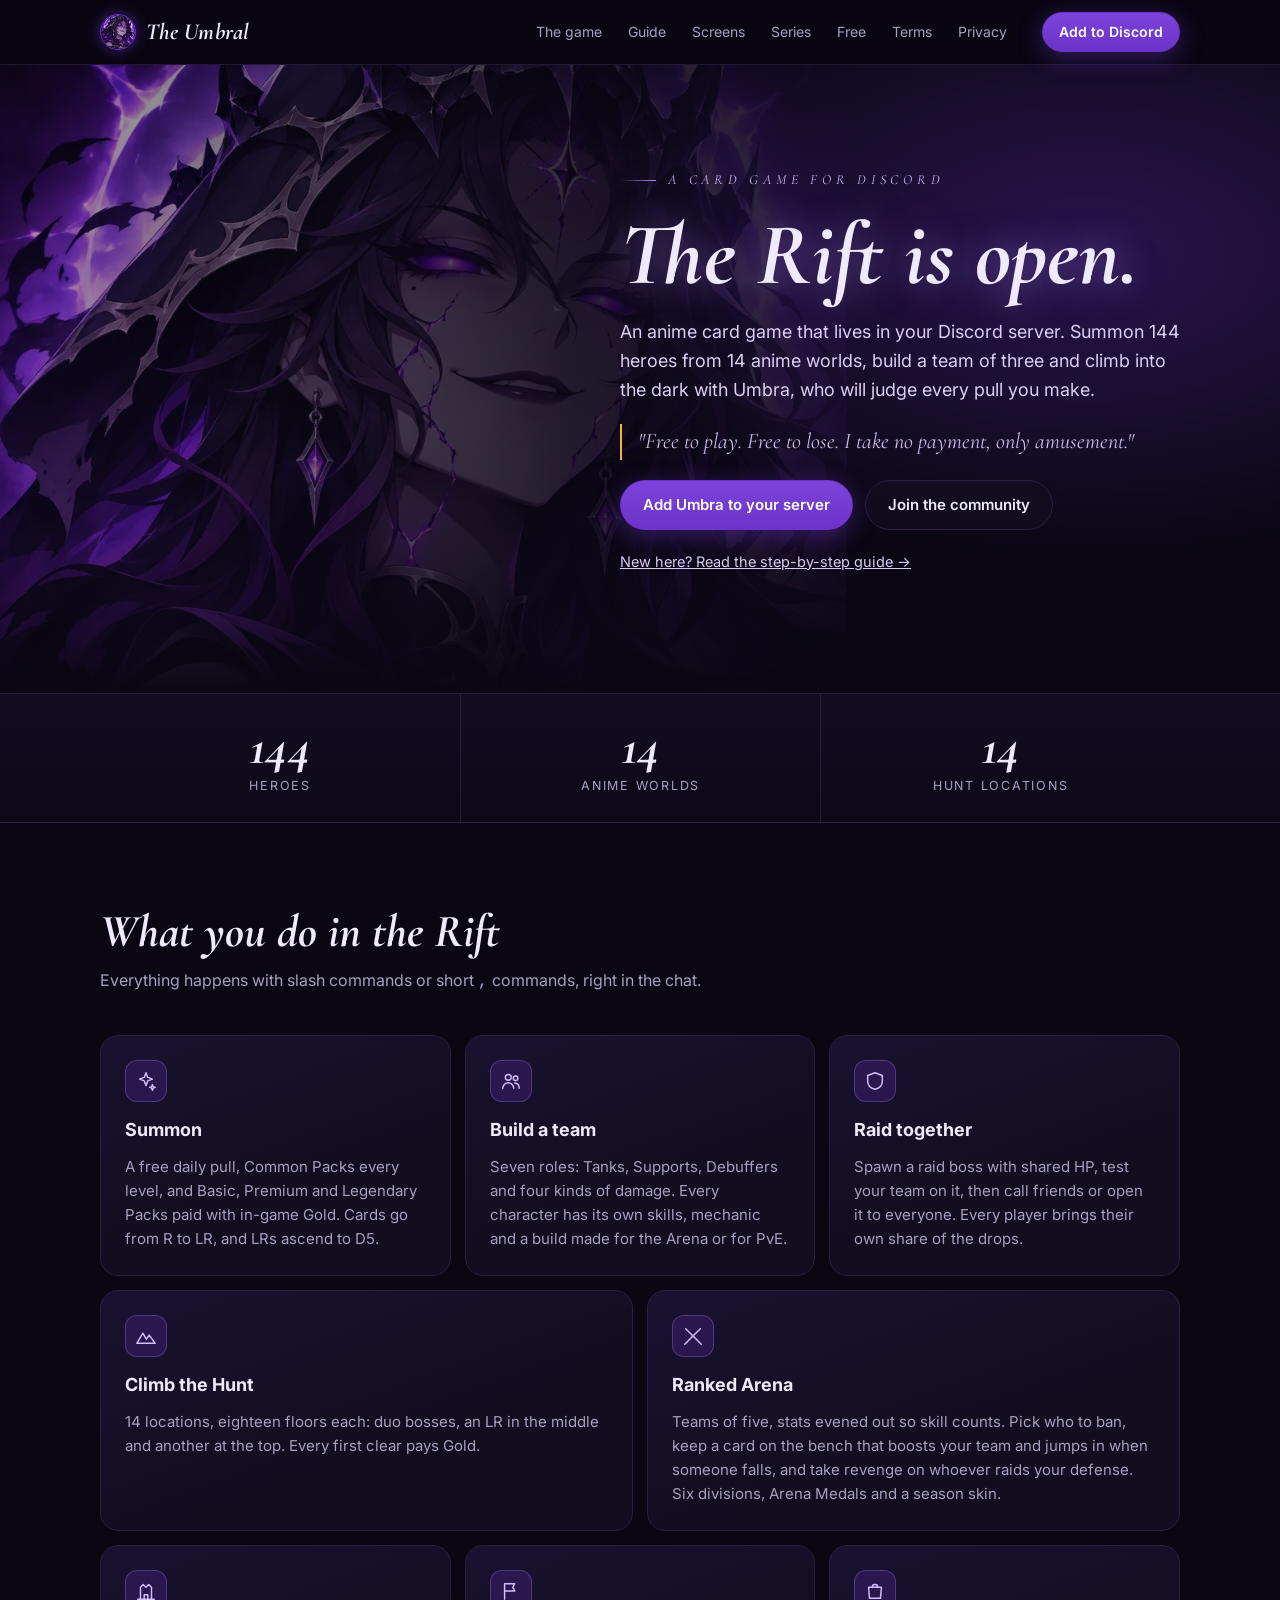
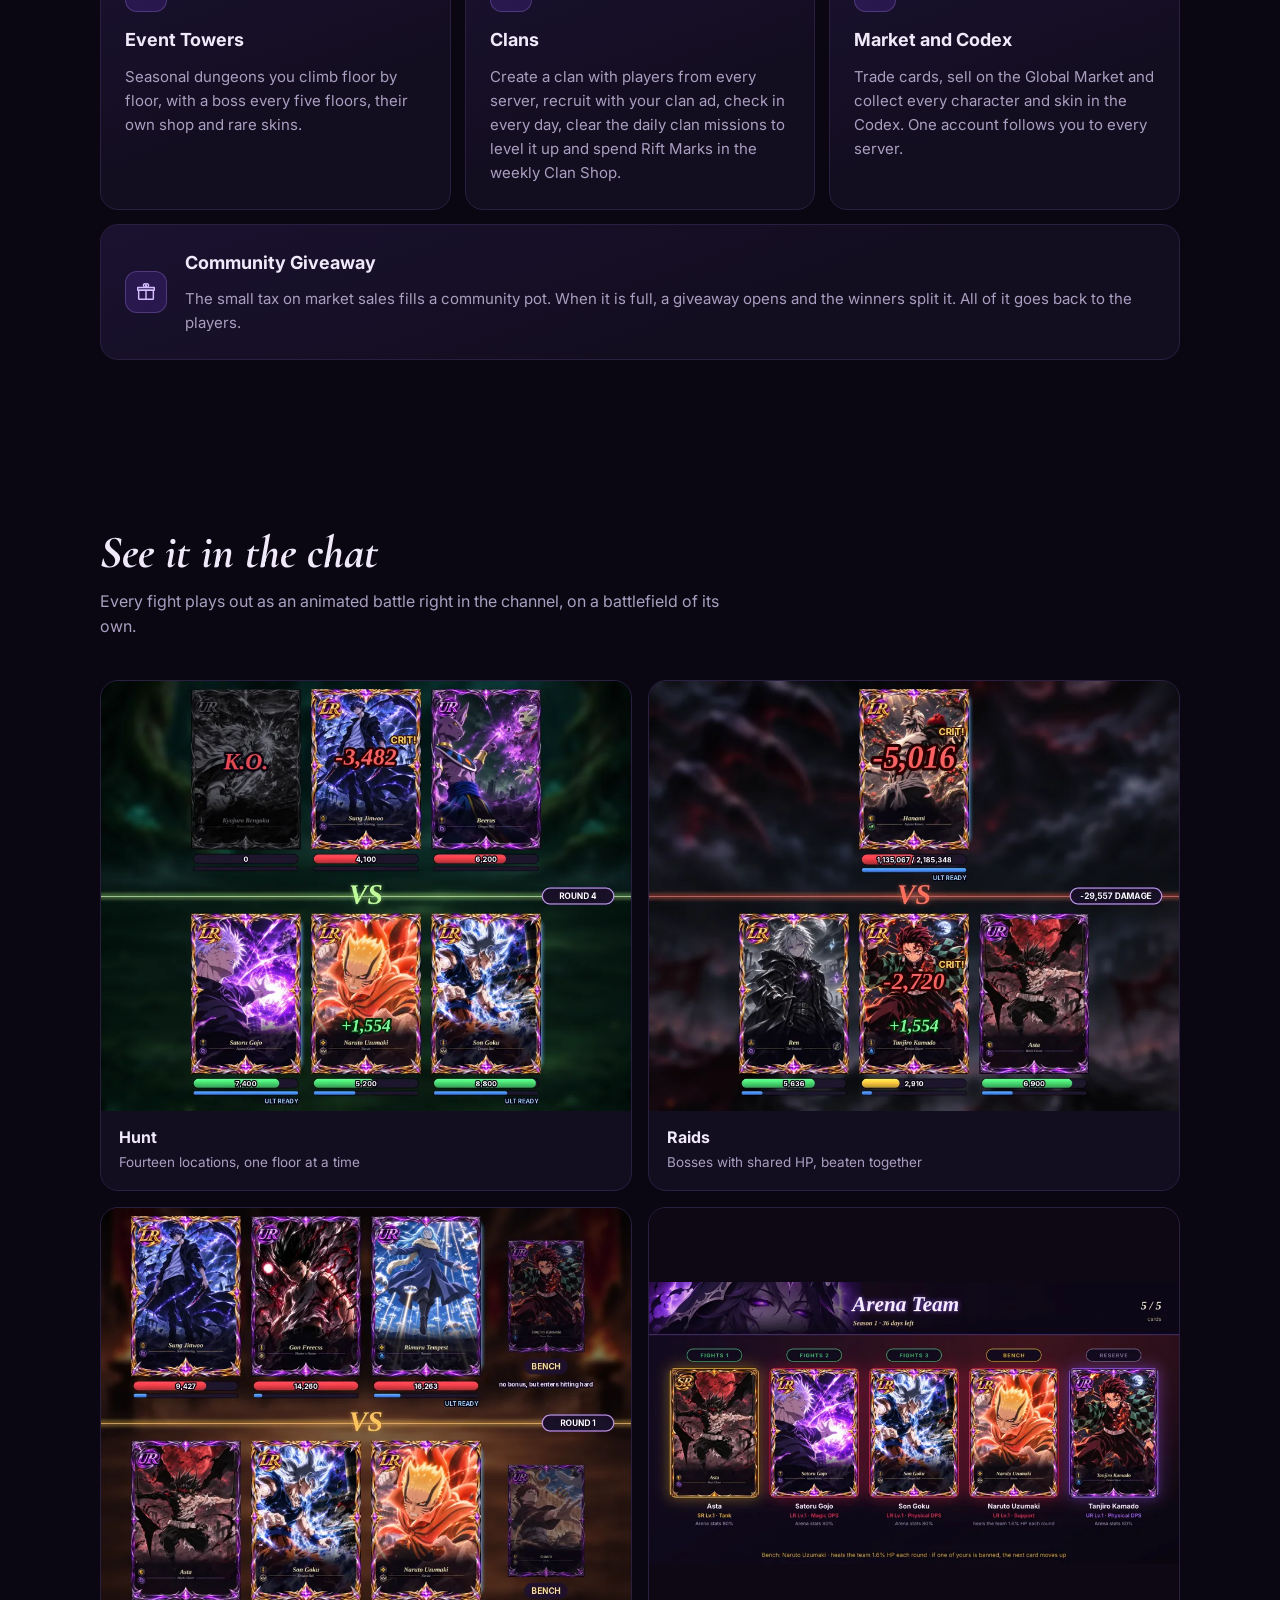
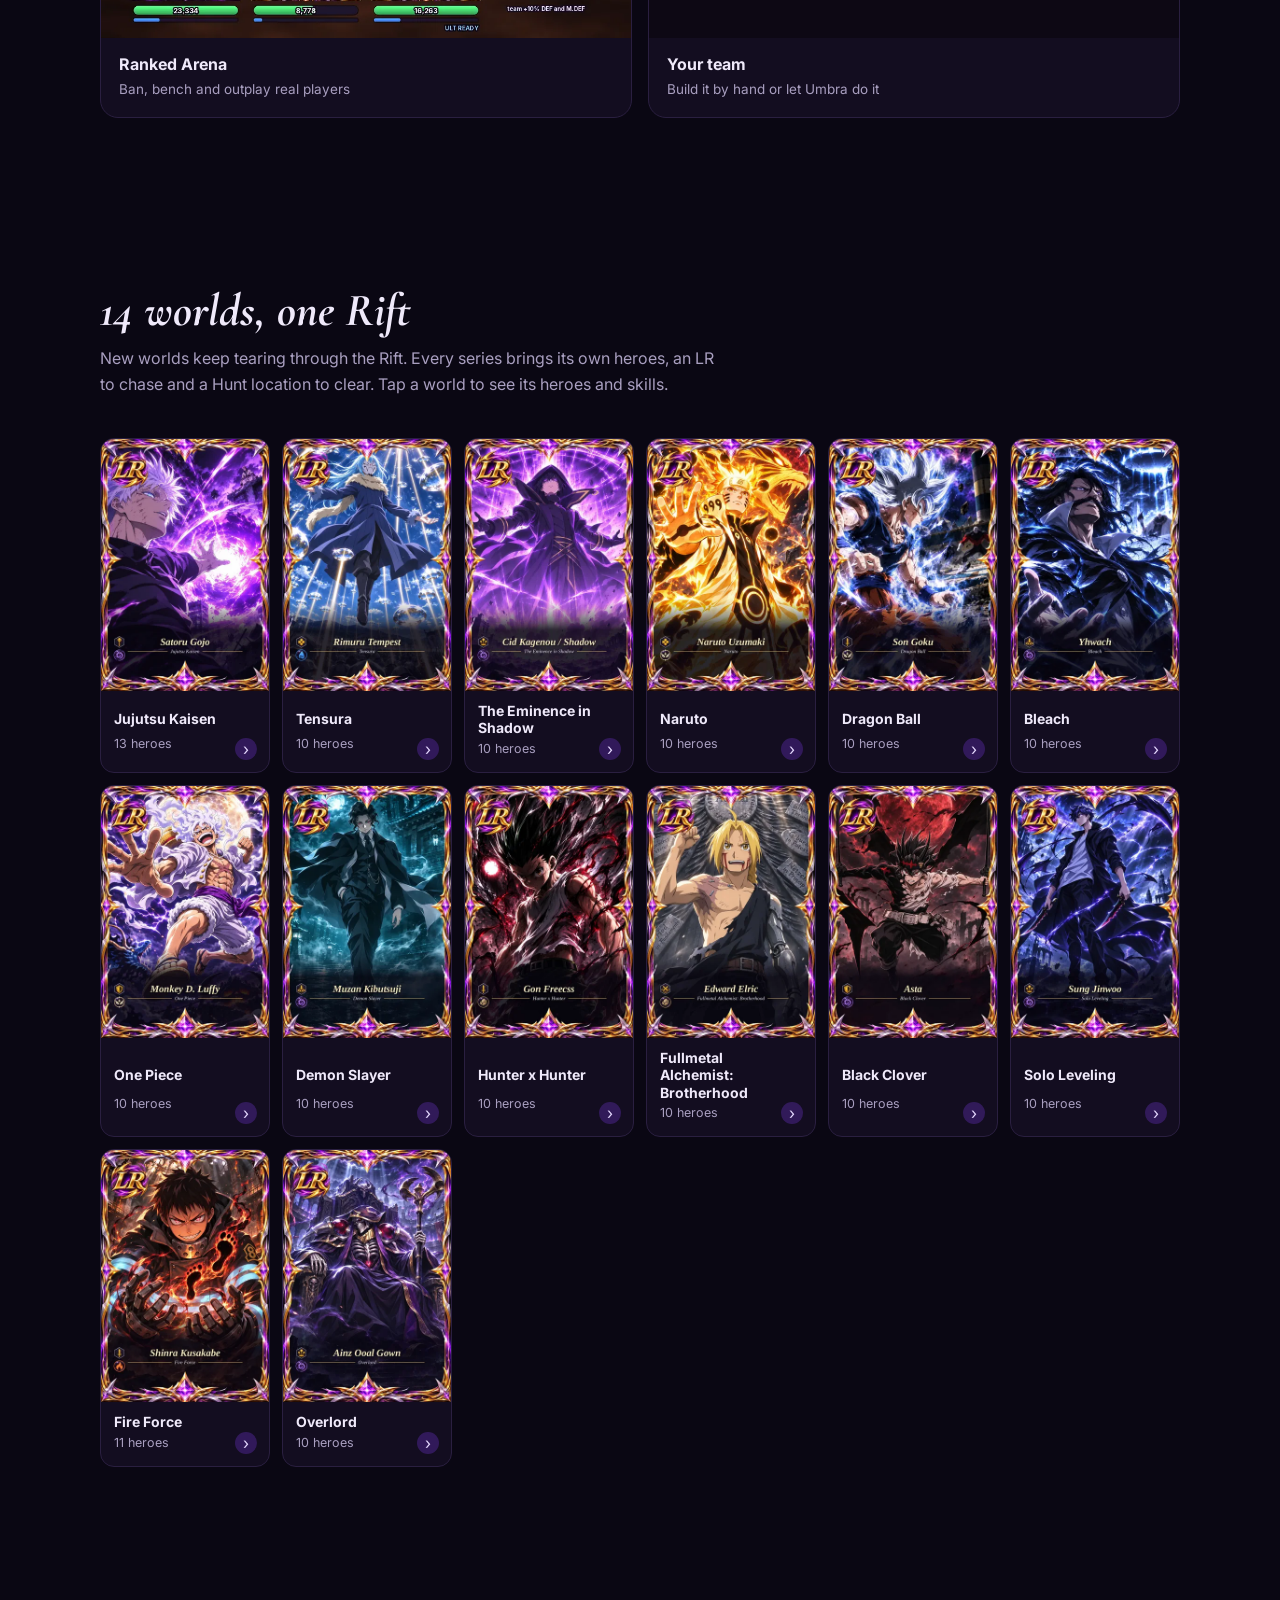
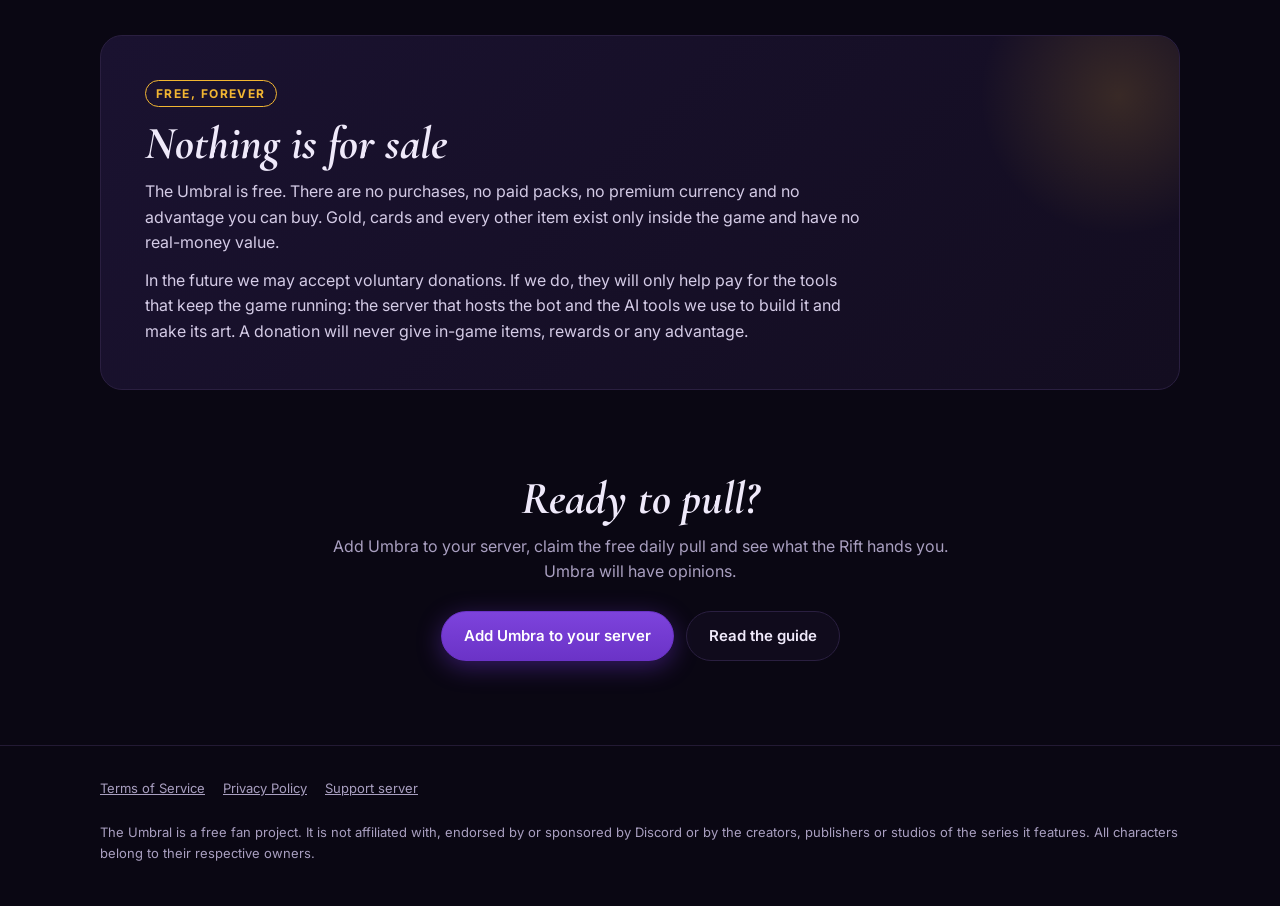
==== commit e013bf8d: "Series clicaveis com herois e skills; retira o "0 Purchases" - cada serie abre uma janela com os her" ====
--- a/index.html
+++ b/index.html
@@ -58,7 +58,6 @@
         <div><dt>Heroes</dt><dd><!--N:heroes-->144<!--/N--></dd></div>
         <div><dt>Anime worlds</dt><dd><!--N:series-->14<!--/N--></dd></div>
         <div><dt>Hunt locations</dt><dd><!--N:areas-->14<!--/N--></dd></div>
-        <div><dt>Purchases</dt><dd>0</dd></div>
       </dl>
     </div>
   </div>
@@ -97,23 +96,23 @@
   <section id="series" aria-label="Series">
     <div class="wrap">
       <h2><!--N:series-->14<!--/N--> worlds, one Rift</h2>
-      <p class="sub">New worlds keep tearing through the Rift. Every series brings its own heroes, an LR to chase and a Hunt location to clear.</p>
+      <p class="sub">New worlds keep tearing through the Rift. Every series brings its own heroes, an LR to chase and a Hunt location to clear. Tap a world to see its heroes and skills.</p>
       <div class="gallery series">
         <!-- SERIES:START -->
-        <figure><img src="img/series/jjk.webp" alt="Satoru Gojo card art" loading="lazy" width="360" height="540"><figcaption><b>Jujutsu Kaisen</b><span>13 heroes</span></figcaption></figure>
-        <figure><img src="img/series/tensura.webp" alt="Rimuru Tempest card art" loading="lazy" width="360" height="540"><figcaption><b>Tensura</b><span>10 heroes</span></figcaption></figure>
-        <figure><img src="img/series/eminence.webp" alt="Cid Kagenou / Shadow card art" loading="lazy" width="360" height="540"><figcaption><b>The Eminence in Shadow</b><span>10 heroes</span></figcaption></figure>
-        <figure><img src="img/series/naruto.webp" alt="Naruto Uzumaki card art" loading="lazy" width="360" height="540"><figcaption><b>Naruto</b><span>10 heroes</span></figcaption></figure>
-        <figure><img src="img/series/dragon_ball.webp" alt="Son Goku card art" loading="lazy" width="360" height="540"><figcaption><b>Dragon Ball</b><span>10 heroes</span></figcaption></figure>
-        <figure><img src="img/series/bleach.webp" alt="Yhwach card art" loading="lazy" width="360" height="540"><figcaption><b>Bleach</b><span>10 heroes</span></figcaption></figure>
-        <figure><img src="img/series/one_piece.webp" alt="Monkey D. Luffy card art" loading="lazy" width="360" height="540"><figcaption><b>One Piece</b><span>10 heroes</span></figcaption></figure>
-        <figure><img src="img/series/demon_slayer.webp" alt="Muzan Kibutsuji card art" loading="lazy" width="360" height="540"><figcaption><b>Demon Slayer</b><span>10 heroes</span></figcaption></figure>
-        <figure><img src="img/series/hunter_x_hunter.webp" alt="Gon Freecss card art" loading="lazy" width="360" height="540"><figcaption><b>Hunter x Hunter</b><span>10 heroes</span></figcaption></figure>
-        <figure><img src="img/series/fma.webp" alt="Edward Elric card art" loading="lazy" width="360" height="540"><figcaption><b>Fullmetal Alchemist: Brotherhood</b><span>10 heroes</span></figcaption></figure>
-        <figure><img src="img/series/black_clover.webp" alt="Asta card art" loading="lazy" width="360" height="540"><figcaption><b>Black Clover</b><span>10 heroes</span></figcaption></figure>
-        <figure><img src="img/series/solo_leveling.webp" alt="Sung Jinwoo card art" loading="lazy" width="360" height="540"><figcaption><b>Solo Leveling</b><span>10 heroes</span></figcaption></figure>
-        <figure><img src="img/series/fire_force.webp" alt="Shinra Kusakabe card art" loading="lazy" width="360" height="540"><figcaption><b>Fire Force</b><span>11 heroes</span></figcaption></figure>
-        <figure><img src="img/series/overlord.webp" alt="Ainz Ooal Gown card art" loading="lazy" width="360" height="540"><figcaption><b>Overlord</b><span>10 heroes</span></figcaption></figure>
+        <figure><img src="img/series/jjk.webp" alt="Satoru Gojo card art" loading="lazy" width="360" height="540"><figcaption><b>Jujutsu Kaisen</b><span>13 heroes</span></figcaption><button type="button" class="series-open" data-series="jjk" aria-haspopup="dialog" aria-label="View the 13 heroes of Jujutsu Kaisen"></button></figure>
+        <figure><img src="img/series/tensura.webp" alt="Rimuru Tempest card art" loading="lazy" width="360" height="540"><figcaption><b>Tensura</b><span>10 heroes</span></figcaption><button type="button" class="series-open" data-series="tensura" aria-haspopup="dialog" aria-label="View the 10 heroes of Tensura"></button></figure>
+        <figure><img src="img/series/eminence.webp" alt="Cid Kagenou / Shadow card art" loading="lazy" width="360" height="540"><figcaption><b>The Eminence in Shadow</b><span>10 heroes</span></figcaption><button type="button" class="series-open" data-series="eminence" aria-haspopup="dialog" aria-label="View the 10 heroes of The Eminence in Shadow"></button></figure>
+        <figure><img src="img/series/naruto.webp" alt="Naruto Uzumaki card art" loading="lazy" width="360" height="540"><figcaption><b>Naruto</b><span>10 heroes</span></figcaption><button type="button" class="series-open" data-series="naruto" aria-haspopup="dialog" aria-label="View the 10 heroes of Naruto"></button></figure>
+        <figure><img src="img/series/dragon_ball.webp" alt="Son Goku card art" loading="lazy" width="360" height="540"><figcaption><b>Dragon Ball</b><span>10 heroes</span></figcaption><button type="button" class="series-open" data-series="dragon_ball" aria-haspopup="dialog" aria-label="View the 10 heroes of Dragon Ball"></button></figure>
+        <figure><img src="img/series/bleach.webp" alt="Yhwach card art" loading="lazy" width="360" height="540"><figcaption><b>Bleach</b><span>10 heroes</span></figcaption><button type="button" class="series-open" data-series="bleach" aria-haspopup="dialog" aria-label="View the 10 heroes of Bleach"></button></figure>
+        <figure><img src="img/series/one_piece.webp" alt="Monkey D. Luffy card art" loading="lazy" width="360" height="540"><figcaption><b>One Piece</b><span>10 heroes</span></figcaption><button type="button" class="series-open" data-series="one_piece" aria-haspopup="dialog" aria-label="View the 10 heroes of One Piece"></button></figure>
+        <figure><img src="img/series/demon_slayer.webp" alt="Muzan Kibutsuji card art" loading="lazy" width="360" height="540"><figcaption><b>Demon Slayer</b><span>10 heroes</span></figcaption><button type="button" class="series-open" data-series="demon_slayer" aria-haspopup="dialog" aria-label="View the 10 heroes of Demon Slayer"></button></figure>
+        <figure><img src="img/series/hunter_x_hunter.webp" alt="Gon Freecss card art" loading="lazy" width="360" height="540"><figcaption><b>Hunter x Hunter</b><span>10 heroes</span></figcaption><button type="button" class="series-open" data-series="hunter_x_hunter" aria-haspopup="dialog" aria-label="View the 10 heroes of Hunter x Hunter"></button></figure>
+        <figure><img src="img/series/fma.webp" alt="Edward Elric card art" loading="lazy" width="360" height="540"><figcaption><b>Fullmetal Alchemist: Brotherhood</b><span>10 heroes</span></figcaption><button type="button" class="series-open" data-series="fma" aria-haspopup="dialog" aria-label="View the 10 heroes of Fullmetal Alchemist: Brotherhood"></button></figure>
+        <figure><img src="img/series/black_clover.webp" alt="Asta card art" loading="lazy" width="360" height="540"><figcaption><b>Black Clover</b><span>10 heroes</span></figcaption><button type="button" class="series-open" data-series="black_clover" aria-haspopup="dialog" aria-label="View the 10 heroes of Black Clover"></button></figure>
+        <figure><img src="img/series/solo_leveling.webp" alt="Sung Jinwoo card art" loading="lazy" width="360" height="540"><figcaption><b>Solo Leveling</b><span>10 heroes</span></figcaption><button type="button" class="series-open" data-series="solo_leveling" aria-haspopup="dialog" aria-label="View the 10 heroes of Solo Leveling"></button></figure>
+        <figure><img src="img/series/fire_force.webp" alt="Shinra Kusakabe card art" loading="lazy" width="360" height="540"><figcaption><b>Fire Force</b><span>11 heroes</span></figcaption><button type="button" class="series-open" data-series="fire_force" aria-haspopup="dialog" aria-label="View the 11 heroes of Fire Force"></button></figure>
+        <figure><img src="img/series/overlord.webp" alt="Ainz Ooal Gown card art" loading="lazy" width="360" height="540"><figcaption><b>Overlord</b><span>10 heroes</span></figcaption><button type="button" class="series-open" data-series="overlord" aria-haspopup="dialog" aria-label="View the 10 heroes of Overlord"></button></figure>
         <!-- SERIES:END -->
       </div>
     </div>
@@ -141,6 +140,15 @@
     </div>
   </section>
 </main>
+
+<dialog id="series-dialog" aria-labelledby="sd-title">
+  <div class="sd-head">
+    <div><h2 id="sd-title"></h2><p id="sd-count"></p></div>
+    <button type="button" class="sd-close" aria-label="Close">&times;</button>
+  </div>
+  <div class="sd-body" id="sd-body"></div>
+  <p class="sd-note">Passives unlock at Ascension D3. The LR tag marks heroes that have an LR card.</p>
+</dialog>
 
 <footer>
   <div class="wrap">
@@ -168,5 +176,64 @@
   });
 })();
 </script>
+<script>
+(function () {
+  var dlg = document.getElementById('series-dialog');
+  if (!dlg || typeof dlg.showModal !== 'function') return;
+  var data = null, last = null;
+  function el(tag, cls, text) { var e = document.createElement(tag); if (cls) e.className = cls; if (text != null) e.textContent = text; return e; }
+  function hero(h) {
+    var c = el('article', 'hero-card');
+    var art = el('div', 'hc-art');
+    if (h.img) { var im = el('img'); im.src = h.img; im.alt = ''; im.width = 120; im.height = 180; im.loading = 'lazy'; art.appendChild(im); }
+    else art.appendChild(el('span', 'hc-fallback', h.name.charAt(0)));
+    c.appendChild(art);
+    var body = el('div', 'hc-body');
+    var top = el('div', 'hc-top');
+    top.appendChild(el('h3', null, h.name));
+    if (h.lr) top.appendChild(el('span', 'chip lr', 'LR'));
+    body.appendChild(top);
+    var chips = el('div', 'hc-chips');
+    chips.appendChild(el('span', 'chip', h.role));
+    if (h.mech) chips.appendChild(el('span', 'chip', h.mech));
+    if (h.spec) chips.appendChild(el('span', 'chip dim', h.spec));
+    body.appendChild(chips);
+    var ul = el('ul', 'hc-skills');
+    h.skills.forEach(function (s) {
+      var li = el('li'); li.appendChild(el('small', null, s.kind)); li.appendChild(el('span', null, s.name)); ul.appendChild(li);
+    });
+    if (h.passive) {
+      var p = el('li', 'passive'); p.appendChild(el('small', null, 'Passive'));
+      var s = el('span', null, h.passive.name + ' '); s.appendChild(el('em', null, h.passive.text)); p.appendChild(s); ul.appendChild(p);
+    }
+    body.appendChild(ul);
+    c.appendChild(body);
+    return c;
+  }
+  function show(slug) {
+    var s = data.filter(function (x) { return x.slug === slug; })[0];
+    if (!s) return;
+    document.getElementById('sd-title').textContent = s.name;
+    document.getElementById('sd-count').textContent = s.heroes.length + ' heroes';
+    var body = document.getElementById('sd-body'); body.textContent = '';
+    s.heroes.forEach(function (h) { body.appendChild(hero(h)); });
+    body.scrollTop = 0;
+    dlg.showModal();
+  }
+  function open(slug, btn) {
+    last = btn;
+    if (data) return show(slug);
+    fetch('data/series.json').then(function (r) { return r.json(); }).then(function (d) { data = d; show(slug); })
+      .catch(function () {});
+  }
+  document.addEventListener('click', function (e) {
+    var b = e.target.closest && e.target.closest('.series-open');
+    if (b) open(b.getAttribute('data-series'), b);
+  });
+  dlg.querySelector('.sd-close').addEventListener('click', function () { dlg.close(); });
+  dlg.addEventListener('click', function (e) { if (e.target === dlg) dlg.close(); });
+  dlg.addEventListener('close', function () { if (last) last.focus(); });
+})();
+</script>
 </body>
 </html>
--- a/style.css
+++ b/style.css
@@ -67,16 +67,14 @@
 
 /* numbers strip */
 .stats { border-block: 1px solid var(--line-soft); background: linear-gradient(180deg, rgba(26, 18, 48, 0.55), rgba(19, 13, 32, 0.25)); }
-.stats dl { margin: 0; display: grid; grid-template-columns: repeat(4, 1fr); }
+.stats dl { margin: 0; display: grid; grid-template-columns: repeat(3, 1fr); }
 .stats dl > div { padding: 26px 16px; text-align: center; border-left: 1px solid var(--line-soft); display: grid; gap: 2px; }
 .stats dl > div:first-child { border-left: 0; }
 .stats dt { order: 2; color: var(--muted); font-size: 12.5px; letter-spacing: 0.14em; text-transform: uppercase; }
 .stats dd { order: 1; margin: 0; font-family: var(--display); font-style: italic; font-weight: 700; font-size: clamp(36px, 5vw, 52px); line-height: 1.05; color: var(--ink); }
-.stats dl > div:last-child dd { color: var(--gold); }
 @media (max-width: 640px) {
-  .stats dl { grid-template-columns: repeat(2, 1fr); }
-  .stats dl > div:nth-child(3) { border-left: 0; }
-  .stats dl > div:nth-child(n+3) { border-top: 1px solid var(--line-soft); }
+  .stats dl > div { padding: 20px 6px; }
+  .stats dt { font-size: 11px; letter-spacing: 0.08em; }
 }
 
 /* sections */
@@ -219,3 +217,46 @@
   *, *::before, *::after { transition: none !important; animation: none !important; scroll-behavior: auto !important; }
   .btn:hover, .card:hover, .gallery figure:hover, .shots figure:hover { transform: none; }
 }
+
+/* series: clickable cards + hero dialog */
+.gallery.series figure { position: relative; cursor: pointer; }
+.series-open { position: absolute; inset: 0; width: 100%; height: 100%; border: 0; background: transparent; cursor: pointer; border-radius: inherit; }
+.series-open:focus-visible { outline: 2px solid var(--accent); outline-offset: -3px; }
+.gallery.series figcaption { padding-right: 34px; position: relative; }
+.gallery.series figcaption::after { content: "\203A"; position: absolute; right: 12px; bottom: 12px; width: 22px; height: 22px; display: grid; place-items: center; border-radius: 50%; background: rgba(107, 51, 199, 0.35); color: #e6d9ff; font-size: 16px; line-height: 1; transition: transform 0.25s var(--ease), background 0.25s; }
+.gallery.series figure:hover figcaption::after { transform: translateX(2px); background: var(--accent-deep); }
+
+#series-dialog { width: min(980px, calc(100vw - 24px)); max-height: min(86vh, 900px); padding: 0; border: 1px solid rgba(180, 140, 255, 0.35); border-radius: 20px; background: var(--panel); color: var(--ink); box-shadow: 0 30px 80px rgba(0, 0, 0, 0.65); overflow: hidden; }
+#series-dialog[open] { display: grid; grid-template-rows: auto minmax(0, 1fr) auto; animation: dlg-in 0.28s var(--ease); }
+#series-dialog::backdrop { background: rgba(5, 3, 10, 0.78); backdrop-filter: blur(4px); }
+@keyframes dlg-in { from { opacity: 0; transform: translateY(14px) scale(0.98); } to { opacity: 1; transform: none; } }
+.sd-head { display: flex; justify-content: space-between; gap: 16px; align-items: flex-start; padding: 22px 24px 16px; border-bottom: 1px solid var(--line); background: linear-gradient(180deg, var(--panel-2), var(--panel)); }
+.sd-head h2 { margin: 0; font-size: clamp(28px, 4vw, 38px); }
+.sd-head p { margin: 2px 0 0; color: var(--muted); font-size: 14px; }
+.sd-close { flex: none; width: 44px; height: 44px; border-radius: 50%; border: 1px solid var(--line); background: var(--bg); color: var(--ink); font-size: 26px; line-height: 1; cursor: pointer; transition: border-color 0.2s, background 0.2s; }
+.sd-close:hover { border-color: var(--accent); background: var(--panel-2); }
+.sd-close:focus-visible { outline: 2px solid var(--accent); outline-offset: 2px; }
+.sd-body { overflow-y: auto; padding: 18px 24px; display: grid; grid-template-columns: repeat(2, minmax(0, 1fr)); gap: 12px; align-content: start; overscroll-behavior: contain; }
+.sd-note { margin: 0; padding: 12px 24px; border-top: 1px solid var(--line); color: var(--muted); font-size: 12.5px; }
+.hero-card { display: grid; grid-template-columns: 84px minmax(0, 1fr); gap: 14px; background: var(--bg); border: 1px solid var(--line); border-radius: 14px; padding: 12px; }
+.hc-art { width: 84px; aspect-ratio: 2 / 3; border-radius: 8px; overflow: hidden; background: var(--panel-2); border: 1px solid var(--line); display: grid; place-items: center; }
+.hc-art img { width: 100%; height: 100%; object-fit: cover; }
+.hc-fallback { font-family: var(--display); font-style: italic; font-weight: 700; font-size: 32px; color: var(--accent); }
+.hc-body { display: grid; gap: 8px; align-content: start; min-width: 0; }
+.hc-top { display: flex; align-items: center; gap: 8px; flex-wrap: wrap; }
+.hc-top h3 { margin: 0; font-size: 16px; line-height: 1.25; }
+.hc-chips { display: flex; flex-wrap: wrap; gap: 6px; }
+.chip { font-size: 11.5px; padding: 2px 9px; border-radius: 999px; border: 1px solid var(--line); color: #d9ccf2; background: rgba(107, 51, 199, 0.16); white-space: nowrap; }
+.chip.dim { color: var(--muted); background: transparent; }
+.chip.lr { color: #ff8a96; border-color: rgba(255, 90, 106, 0.5); background: rgba(255, 90, 106, 0.12); font-weight: 700; letter-spacing: 0.06em; }
+.hc-skills { list-style: none; margin: 0; padding: 0; display: grid; gap: 3px; font-size: 13.5px; }
+.hc-skills li { display: grid; grid-template-columns: 62px minmax(0, 1fr); gap: 8px; align-items: baseline; }
+.hc-skills small { color: var(--muted); font-size: 11px; letter-spacing: 0.08em; text-transform: uppercase; }
+.hc-skills em { font-style: normal; color: var(--gold); }
+.hc-skills .passive { margin-top: 3px; padding-top: 5px; border-top: 1px dashed var(--line); }
+@media (max-width: 720px) {
+  .sd-body { grid-template-columns: 1fr; padding: 14px 14px; }
+  .sd-head { padding: 16px 16px 12px; }
+  .sd-note { padding: 10px 16px; }
+  #series-dialog { max-height: 92vh; border-radius: 16px; }
+}
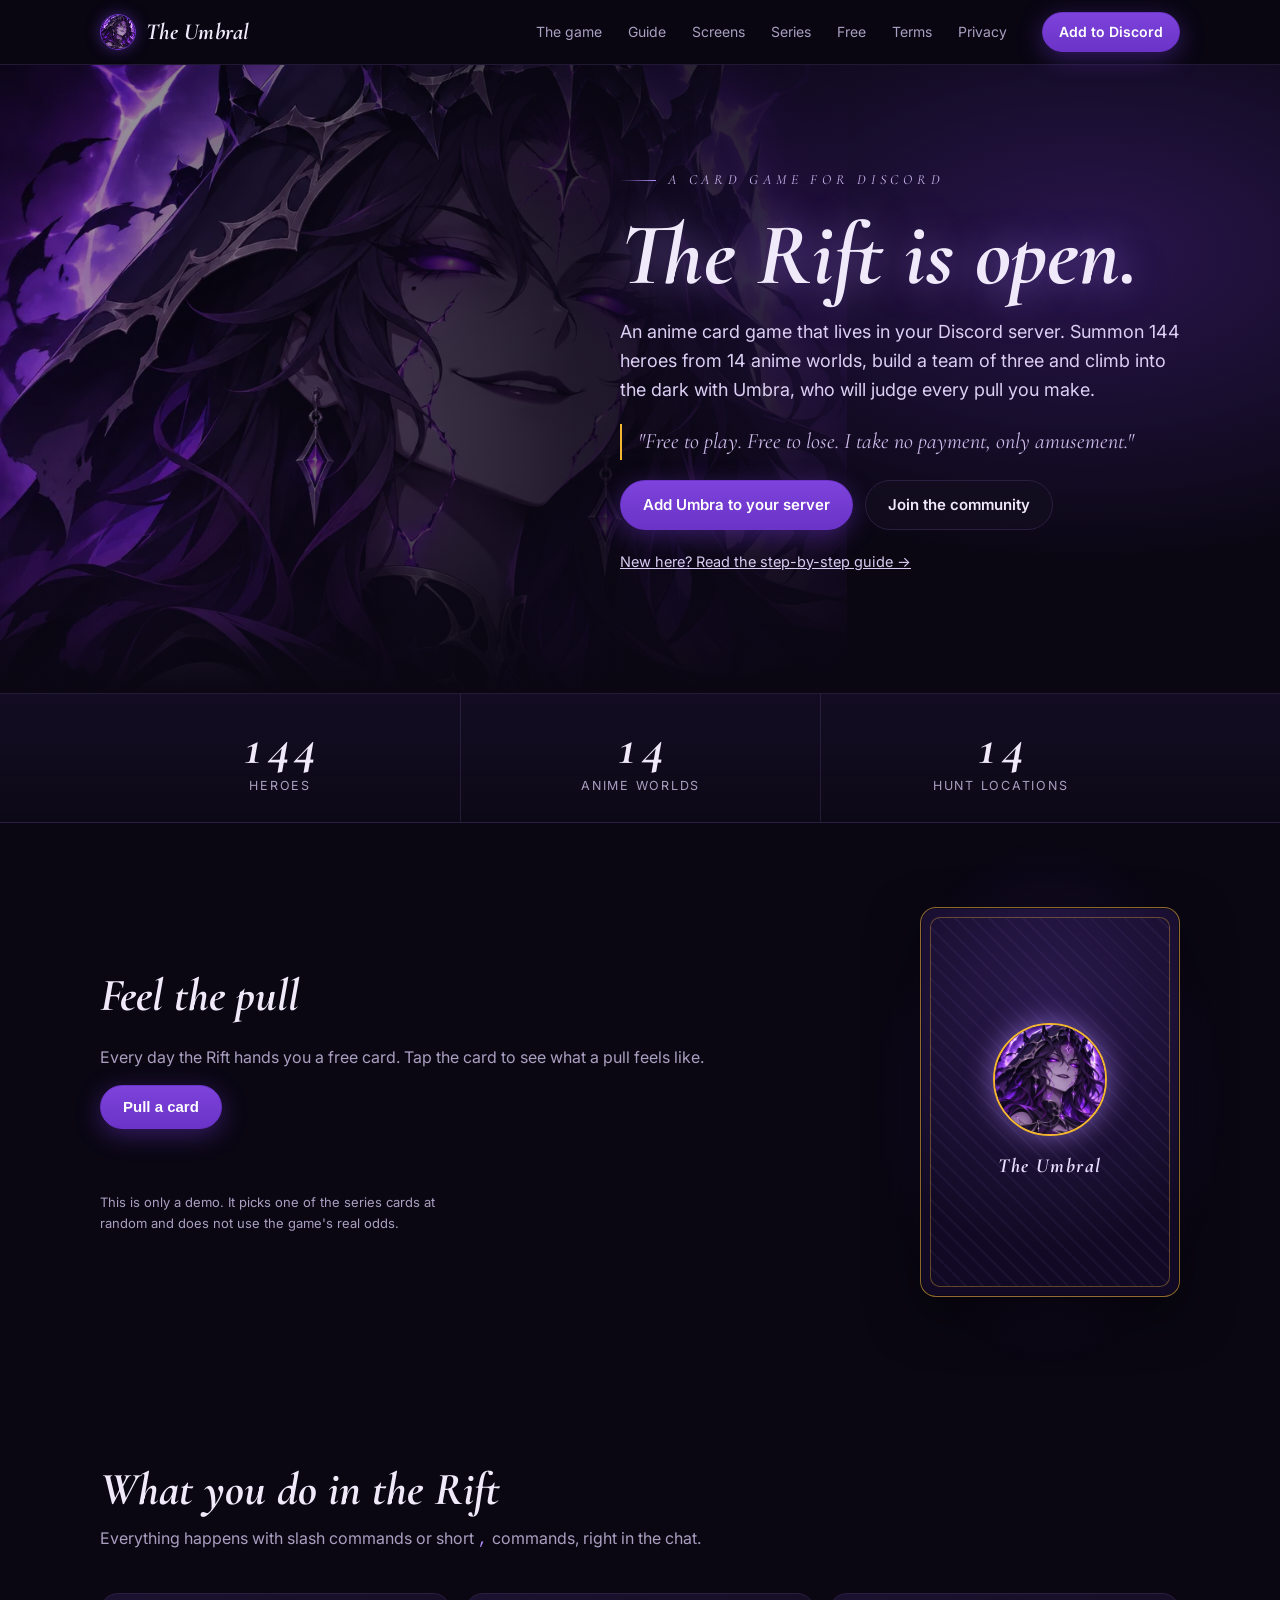
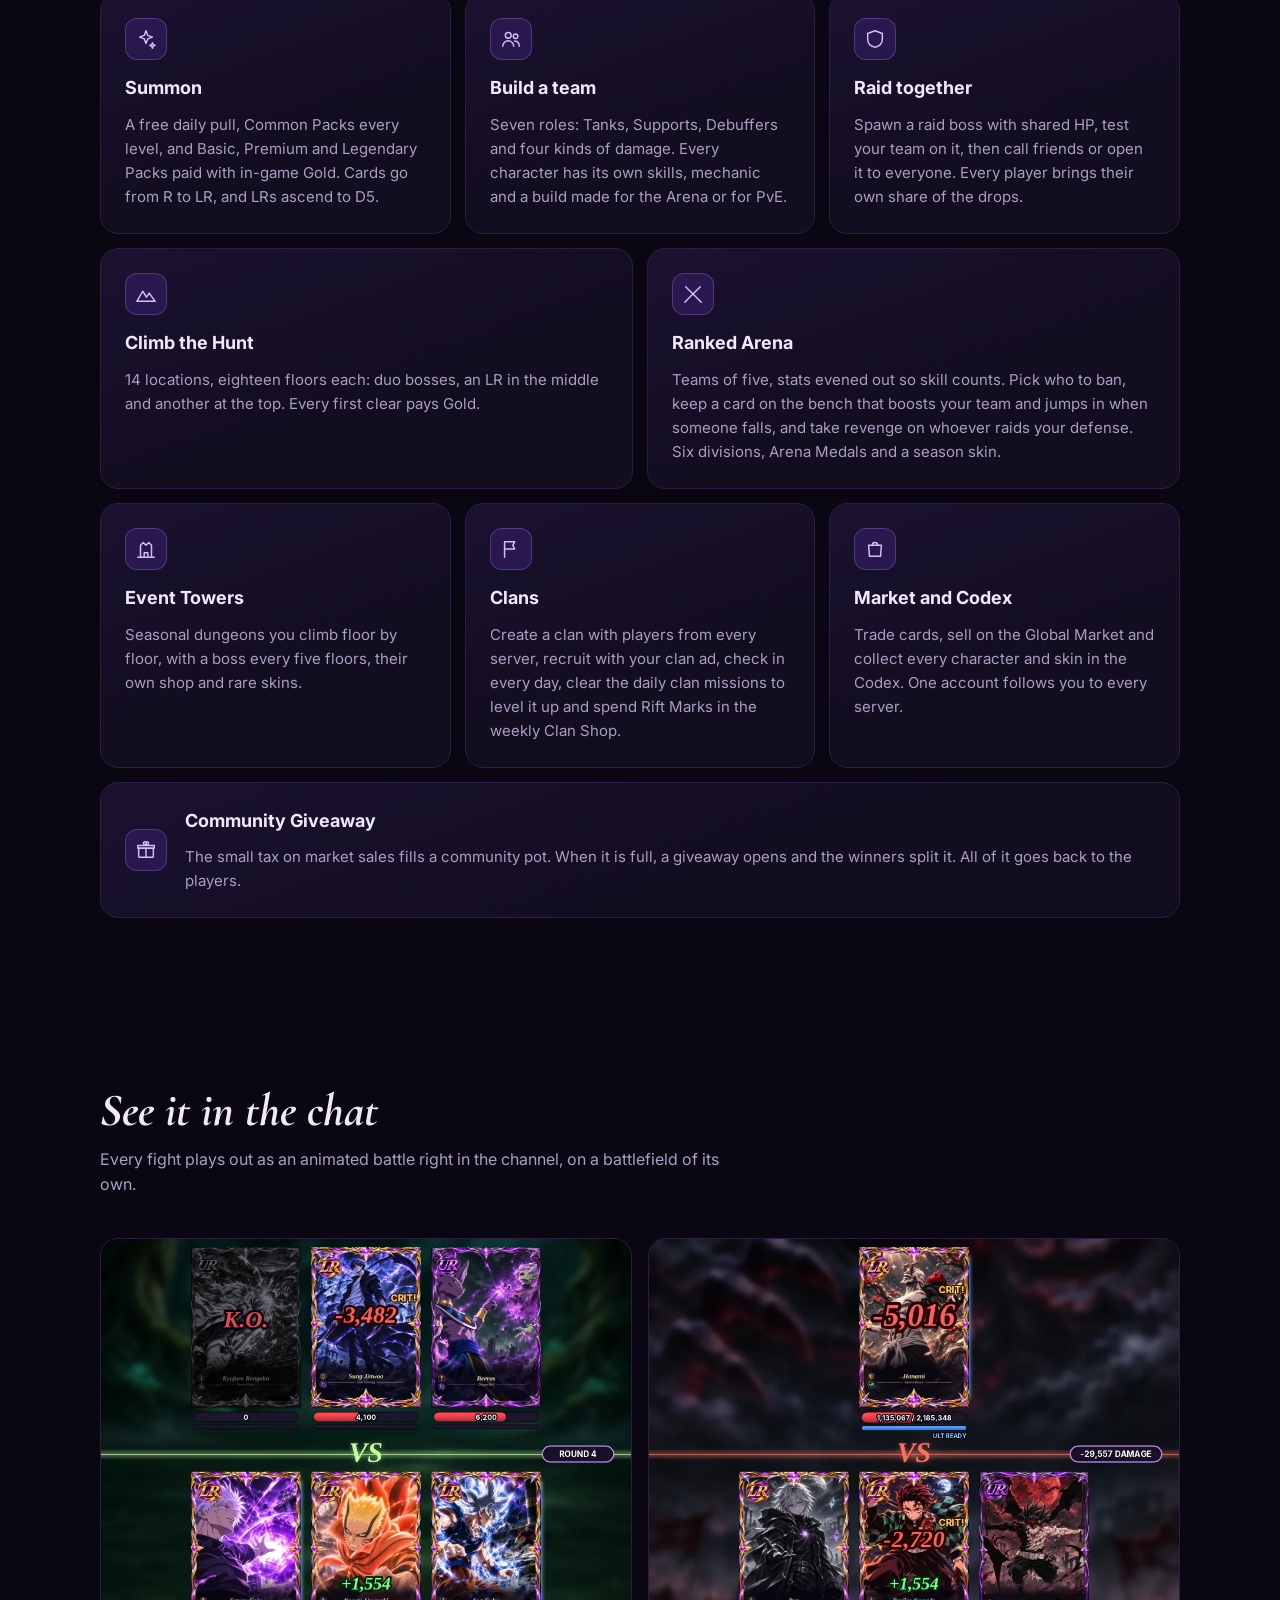
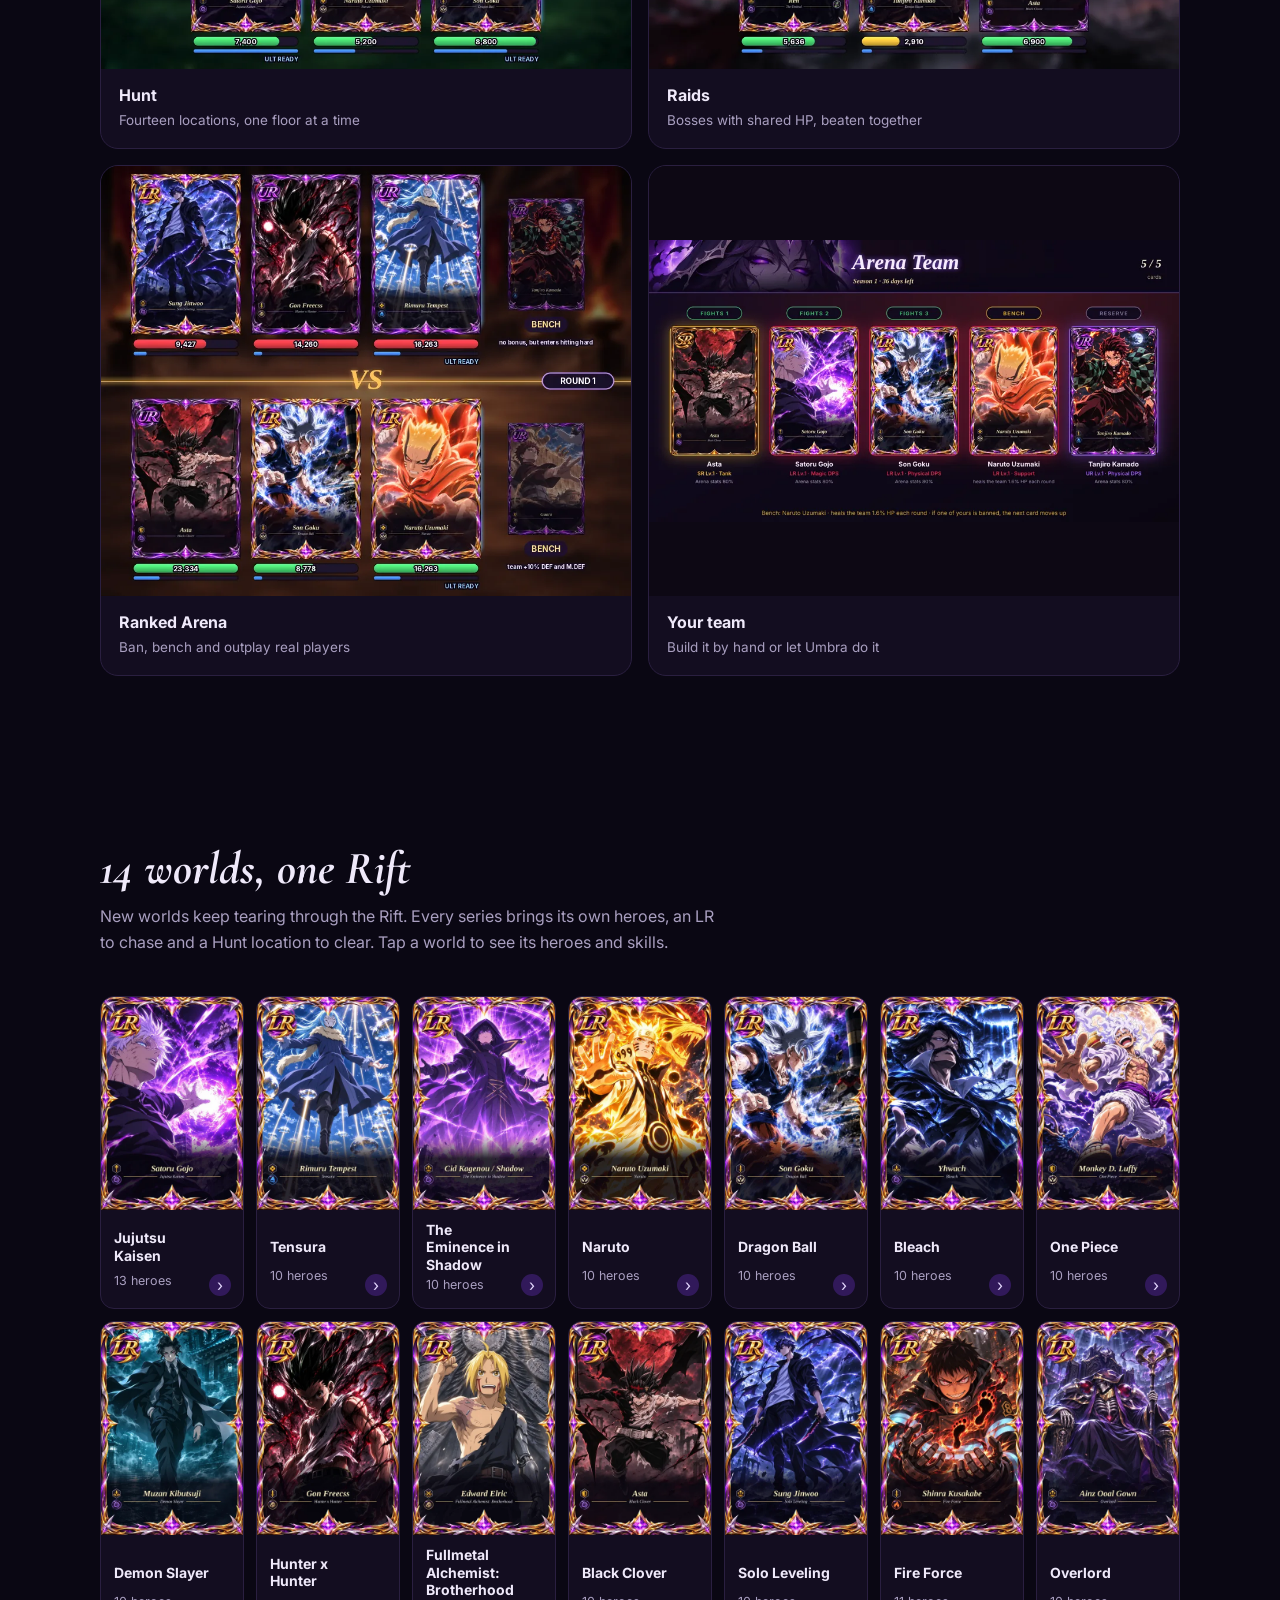
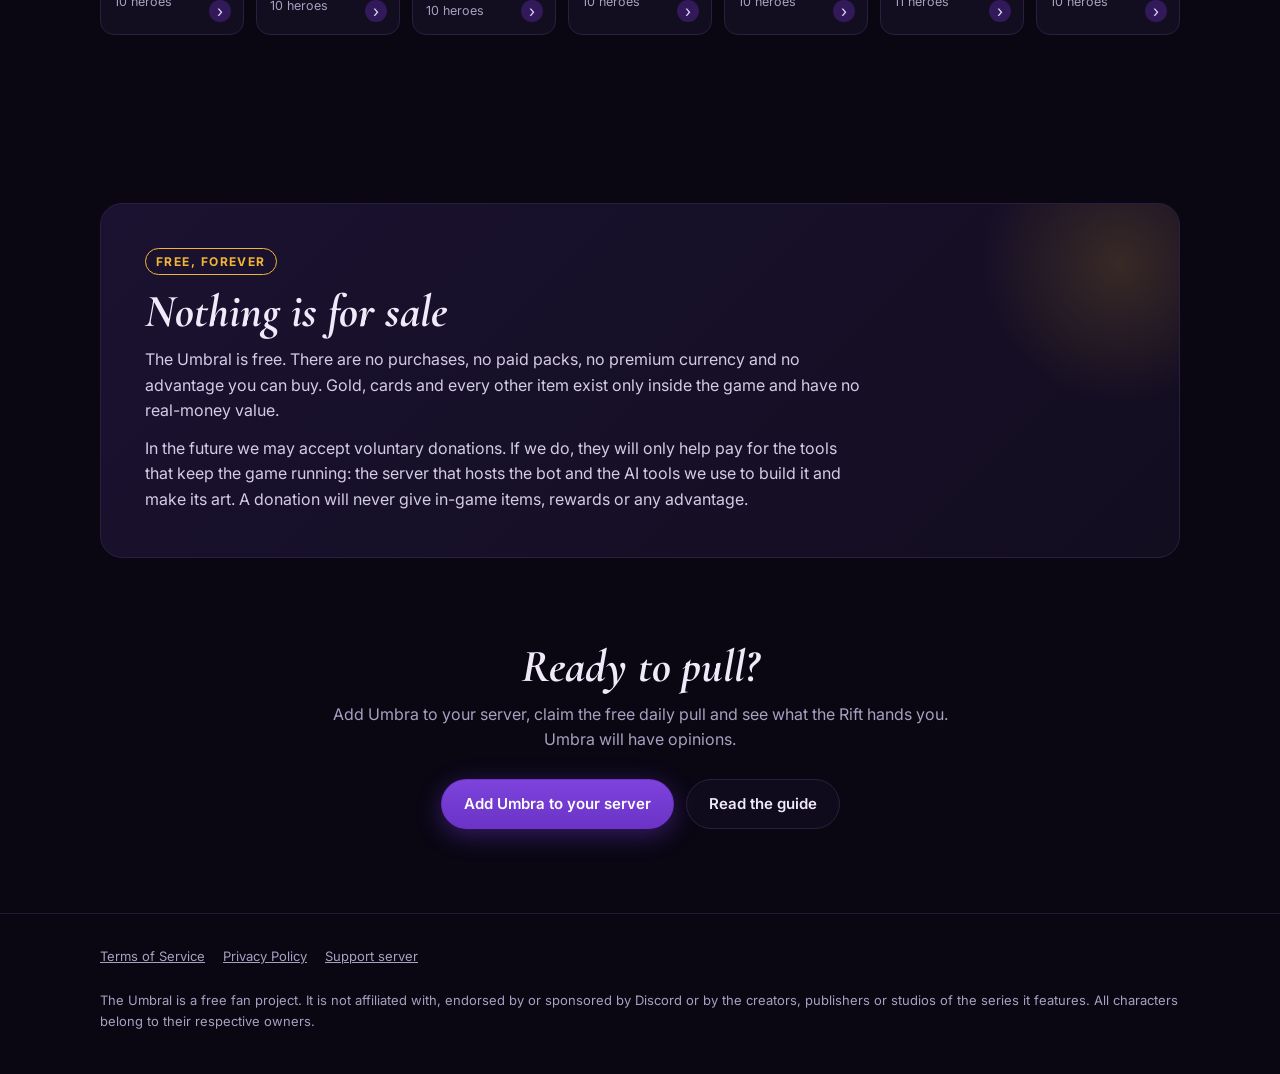
==== commit ea29771c: "Movimento e interacao: pull de demonstracao, brilho nas series, saida da janela - corrige o hover do" ====
--- a/index.html
+++ b/index.html
@@ -62,6 +62,25 @@
     </div>
   </div>
 
+  <section id="pull" aria-label="Try a pull">
+    <div class="wrap pull">
+      <div class="pull-copy">
+        <h2>Feel the pull</h2>
+        <p class="sub">Every day the Rift hands you a free card. Tap the card to see what a pull feels like.</p>
+        <button type="button" class="btn primary" id="pull-btn">Pull a card</button>
+        <p id="pull-result" aria-live="polite"></p>
+        <p class="note">This is only a demo. It picks one of the series cards at random and does not use the game's real odds.</p>
+      </div>
+      <div class="pull-stage" id="pull-stage" aria-hidden="true">
+        <div class="pglow"></div>
+        <div class="pcard" id="pcard">
+          <div class="pface pback"><img src="img/umbra.webp" alt=""><span>The Umbral</span></div>
+          <div class="pface pfront"><img id="pimg" alt=""></div>
+        </div>
+      </div>
+    </div>
+  </section>
+
   <section id="game">
     <div class="wrap">
       <h2>What you do in the Rift</h2>
@@ -162,16 +181,15 @@
 </footer>
 <script>
 (function () {
-  if (!('IntersectionObserver' in window) || matchMedia('(prefers-reduced-motion: reduce)').matches) {
-    document.documentElement.classList.remove('js');
-    return;
-  }
+  var reduce = matchMedia('(prefers-reduced-motion: reduce)').matches;
+  if (!('IntersectionObserver' in window) || reduce) { document.documentElement.classList.remove('js'); return; }
   var io = new IntersectionObserver(function (entries) {
     entries.forEach(function (e) { if (e.isIntersecting) { e.target.classList.add('in'); io.unobserve(e.target); } });
   }, { threshold: 0.12, rootMargin: '0px 0px -40px 0px' });
-  document.querySelectorAll('.card, .shots figure, .gallery.series figure, .free, .final .wrap').forEach(function (el, i) {
+  document.querySelectorAll('.card, .shots figure, .gallery.series figure, .free, .final .wrap, .pull .pull-copy, .pull .pull-stage').forEach(function (el) {
+    var idx = Array.prototype.indexOf.call(el.parentNode.children, el);
     el.classList.add('reveal');
-    el.style.setProperty('--d', (i % 6) * 50 + 'ms');
+    el.style.setProperty('--d', (idx % 6) * 55 + 'ms');
     io.observe(el);
   });
 })();
@@ -216,7 +234,7 @@
     document.getElementById('sd-title').textContent = s.name;
     document.getElementById('sd-count').textContent = s.heroes.length + ' heroes';
     var body = document.getElementById('sd-body'); body.textContent = '';
-    s.heroes.forEach(function (h) { body.appendChild(hero(h)); });
+    s.heroes.forEach(function (h, i) { var c = hero(h); c.style.setProperty('--i', i); body.appendChild(c); });
     body.scrollTop = 0;
     dlg.showModal();
   }
@@ -235,5 +253,107 @@
   dlg.addEventListener('close', function () { if (last) last.focus(); });
 })();
 </script>
+<script>
+(function () {
+  var reduce = matchMedia('(prefers-reduced-motion: reduce)').matches;
+
+  /* scroll progress line */
+  var bar = document.querySelector('.bar'), ticking = false;
+  function progress() {
+    var h = document.documentElement.scrollHeight - innerHeight;
+    bar.style.setProperty('--p', h > 0 ? Math.min(1, Math.max(0, scrollY / h)).toFixed(4) : 0);
+    ticking = false;
+  }
+  addEventListener('scroll', function () { if (!ticking) { ticking = true; requestAnimationFrame(progress); } }, { passive: true });
+  progress();
+
+  /* demo pull */
+  var stage = document.getElementById('pull-stage'), card = document.getElementById('pcard'),
+      img = document.getElementById('pimg'), btn = document.getElementById('pull-btn'),
+      out = document.getElementById('pull-result'), busy = false, last = -1;
+  function pool() {
+    return Array.prototype.map.call(document.querySelectorAll('.gallery.series figure'), function (f) {
+      var im = f.querySelector('img'), b = f.querySelector('figcaption b');
+      return im && b ? { src: im.getAttribute('src'), hero: (im.getAttribute('alt') || '').replace(/ card art$/, ''), series: b.textContent } : null;
+    }).filter(Boolean);
+  }
+  function burst() {
+    if (reduce) return;
+    for (var i = 0; i < 16; i++) {
+      var s = document.createElement('i'), a = Math.random() * Math.PI * 2, d = 90 + Math.random() * 90;
+      s.style.setProperty('--x', Math.cos(a) * d + 'px'); s.style.setProperty('--y', Math.sin(a) * d + 'px');
+      s.style.animationDelay = Math.random() * 90 + 'ms';
+      stage.appendChild(s);
+      (function (n) { setTimeout(function () { n.remove(); }, 1100); })(s);
+    }
+  }
+  function reveal(p) {
+    img.onload = img.onerror = function () {
+      card.classList.add('flipped'); stage.classList.remove('charging'); stage.classList.add('done');
+      out.textContent = p.hero + ', from ' + p.series + '.';
+      btn.textContent = 'Pull again';
+      setTimeout(function () { busy = false; }, reduce ? 0 : 850);
+      setTimeout(burst, reduce ? 0 : 380);
+    };
+    img.alt = p.hero + ' card art';
+    img.src = p.src;
+  }
+  function pull() {
+    if (busy) return;
+    var list = pool(); if (!list.length) return;
+    busy = true;
+    var n; do { n = Math.floor(Math.random() * list.length); } while (list.length > 1 && n === last);
+    last = n;
+    var wasUp = card.classList.contains('flipped');
+    out.textContent = '';
+    stage.classList.remove('done');
+    if (reduce) { card.classList.remove('flipped'); reveal(list[n]); return; }
+    stage.classList.add('charging');
+    if (wasUp) card.classList.remove('flipped');
+    setTimeout(function () { reveal(list[n]); }, wasUp ? 450 : 320);
+  }
+  btn.addEventListener('click', pull);
+  stage.addEventListener('click', pull);
+
+  /* the light that follows the pointer on the series cards */
+  if (!reduce && matchMedia('(hover: hover) and (pointer: fine)').matches) {
+    document.querySelectorAll('.gallery.series figure').forEach(function (f) {
+      f.addEventListener('pointermove', function (e) {
+        var r = f.getBoundingClientRect(), x = (e.clientX - r.left) / r.width, y = (e.clientY - r.top) / r.height;
+        f.classList.add('tilting');
+        f.style.setProperty('--gx', (x * 100).toFixed(1) + '%'); f.style.setProperty('--gy', (y * 100).toFixed(1) + '%');
+        f.style.transform = 'perspective(700px) rotateX(' + ((0.5 - y) * 7).toFixed(2) + 'deg) rotateY(' + ((x - 0.5) * 8).toFixed(2) + 'deg) translateY(-4px)';
+      });
+      f.addEventListener('pointerleave', function () { f.classList.remove('tilting'); f.style.transform = ''; });
+    });
+  }
+
+  /* numbers count up once, when they come into view */
+  var nums = document.querySelectorAll('.stats dd');
+  if (!reduce && 'IntersectionObserver' in window) {
+    var cio = new IntersectionObserver(function (entries) {
+      entries.forEach(function (e) {
+        if (!e.isIntersecting) return;
+        cio.unobserve(e.target);
+        var el = e.target, end = el.textContent, to = parseInt(end, 10);
+        if (isNaN(to)) return;
+        var t0 = performance.now(), dur = 1100;
+        (function step(now) {
+          var k = Math.min(1, (now - t0) / dur), v = 1 - Math.pow(1 - k, 3);
+          el.textContent = k < 1 ? Math.round(to * v) : end;
+          if (k < 1) requestAnimationFrame(step);
+        })(t0);
+      });
+    }, { threshold: 0.6 });
+    nums.forEach(function (n) { cio.observe(n); });
+  }
+
+  /* pause the slow hero drift when the hero is off screen */
+  var hero = document.querySelector('.hero');
+  if (hero && 'IntersectionObserver' in window) {
+    new IntersectionObserver(function (es) { hero.classList.toggle('paused', !es[0].isIntersecting); }).observe(hero);
+  }
+})();
+</script>
 </body>
 </html>
--- a/style.css
+++ b/style.css
@@ -57,7 +57,7 @@
 .ctas { display: flex; gap: 12px; flex-wrap: wrap; }
 .btn { display: inline-flex; align-items: center; justify-content: center; gap: 8px; min-height: 44px; padding: 12px 22px; border-radius: 999px; font-weight: 600; text-decoration: none; font-size: 15px; border: 1px solid var(--accent-deep); cursor: pointer; transition: transform 0.2s var(--ease), background 0.2s, box-shadow 0.2s, border-color 0.2s; }
 .btn:hover { transform: translateY(-2px); }
-.btn:active { transform: translateY(0); }
+.btn:active, .sd-close:active { transform: scale(0.97); }
 .btn.primary { background: linear-gradient(180deg, #7d43dc, var(--accent-deep)); color: #fff; box-shadow: 0 6px 24px rgba(107, 51, 199, 0.45); }
 .btn.primary:hover { background: linear-gradient(180deg, #8d55ec, #7436d4); color: #fff; box-shadow: 0 10px 30px rgba(125, 67, 220, 0.6); }
 .btn.ghost { color: var(--ink); background: rgba(19, 13, 32, 0.7); border-color: var(--line); }
@@ -108,7 +108,7 @@
 .gallery figure:hover img { transform: scale(1.05); }
 @media (max-width: 860px) { .gallery { grid-template-columns: repeat(3, 1fr); } }
 /* séries: carta + nome + nº de heróis (gerado por bot/tools/build_site.py) */
-.gallery.series { grid-template-columns: repeat(auto-fill, minmax(150px, 1fr)); }
+.gallery.series { grid-template-columns: repeat(auto-fill, minmax(140px, 1fr)); }
 .gallery.series figure { aspect-ratio: auto; display: grid; }
 .gallery.series img { aspect-ratio: 2 / 3; height: auto; }
 .gallery.series figcaption { padding: 11px 13px 13px; display: grid; gap: 2px; }
@@ -194,10 +194,6 @@
   .more { grid-template-columns: 1fr; }
 }
 
-/* scroll reveal: only active when the script runs and motion is allowed */
-.js .reveal { opacity: 0; transform: translateY(18px); transition: opacity 0.6s var(--ease), transform 0.6s var(--ease), border-color 0.3s, box-shadow 0.3s; transition-delay: var(--d, 0ms), var(--d, 0ms), 0ms, 0ms; }
-.js .reveal.in { opacity: 1; transform: none; }
-.js .reveal.in:hover { transition-delay: 0ms; }
 
 /* small screens */
 @media (max-width: 860px) {
@@ -213,6 +209,60 @@
   .hero .inner { margin-left: 0; }
   section { padding-block: 60px; }
 }
+
+/* scroll progress line under the top bar */
+.bar::after { content: ""; position: absolute; left: 0; right: 0; bottom: -1px; height: 2px; transform-origin: 0 50%; transform: scaleX(var(--p, 0)); background: linear-gradient(90deg, var(--accent-deep), var(--accent), var(--gold)); pointer-events: none; }
+
+/* feel the pull: a demo card flip */
+#pull { overflow-x: clip; }
+.pull { display: grid; grid-template-columns: 1fr auto; gap: clamp(28px, 6vw, 80px); align-items: center; }
+.pull-copy { display: grid; gap: 14px; justify-items: start; }
+.pull-copy .sub { margin: 0; }
+.pull-copy .note { margin: 0; color: var(--muted); font-size: 13px; max-width: 46ch; }
+#pull-result { margin: 0; min-height: 1.6em; color: #e6d9ff; font-family: var(--display); font-style: italic; font-size: 22px; }
+.pull-stage { position: relative; width: min(260px, 62vw); aspect-ratio: 2 / 3; justify-self: center; cursor: pointer; perspective: 1000px; }
+.pglow { position: absolute; inset: -40%; border-radius: 50%; background: radial-gradient(closest-side, rgba(180, 140, 255, 0.55), rgba(107, 51, 199, 0.18) 55%, transparent 75%); opacity: 0.35; pointer-events: none; transition: opacity 0.4s; }
+.pull-stage.charging .pglow, .pull-stage.done .pglow { opacity: 0.9; }
+.pcard { position: absolute; inset: 0; }
+.pface { position: absolute; inset: 0; border-radius: 16px; overflow: hidden; border: 1px solid rgba(242, 182, 50, 0.55); box-shadow: 0 18px 50px rgba(0, 0, 0, 0.55), 0 0 0 1px rgba(0, 0, 0, 0.4) inset; }
+.pback { background: radial-gradient(120% 90% at 50% 25%, #2a1a4d, #120a24 70%); display: grid; place-items: center; align-content: center; gap: 14px; }
+.pback::before { content: ""; position: absolute; inset: 9px; border-radius: 10px; border: 1px solid rgba(242, 182, 50, 0.35); background: repeating-linear-gradient(45deg, rgba(180, 140, 255, 0.06) 0 2px, transparent 2px 12px); }
+.pback img { position: relative; width: 44%; aspect-ratio: 1; border-radius: 50%; object-fit: cover; border: 2px solid var(--gold); box-shadow: 0 0 28px rgba(180, 140, 255, 0.6); }
+.pback span { position: relative; font-family: var(--display); font-style: italic; font-weight: 700; font-size: 20px; letter-spacing: 0.08em; color: #eadcff; }
+.pfront { display: none; background: var(--panel); }
+.pfront img { width: 100%; height: 100%; object-fit: cover; }
+.pcard.flipped .pback { display: none; }
+.pcard.flipped .pfront { display: block; }
+.pull-stage i { position: absolute; left: 50%; top: 50%; width: 6px; height: 6px; margin: -3px 0 0 -3px; border-radius: 50%; background: var(--gold); box-shadow: 0 0 8px var(--gold); pointer-events: none; z-index: 3; animation: spark 0.9s var(--ease) forwards; }
+.pull-stage i:nth-child(even) { background: var(--accent); box-shadow: 0 0 8px var(--accent); }
+@keyframes spark { from { transform: translate(0, 0) scale(1); opacity: 1; } to { transform: translate(var(--x), var(--y)) scale(0.2); opacity: 0; } }
+@media (max-width: 760px) { .pull { grid-template-columns: 1fr; } .pull-copy { justify-items: center; text-align: center; } }
+
+/* light that follows the pointer on the series cards */
+.gallery.series figure::after { content: ""; position: absolute; inset: 0; border-radius: inherit; background: radial-gradient(circle at var(--gx, 50%) var(--gy, 30%), rgba(255, 255, 255, 0.22), rgba(180, 140, 255, 0.12) 28%, transparent 55%); opacity: 0; transition: opacity 0.25s; pointer-events: none; mix-blend-mode: screen; }
+.gallery.series figure.tilting::after { opacity: 1; }
+.gallery.series figure.tilting { transition-duration: 0.12s, 0.3s, 0.3s; }
+
+.stats dd { font-variant-numeric: tabular-nums; }
+.hero.paused::before { animation-play-state: paused; }
+
+/* motion: only for people who have not asked for less of it */
+@media (prefers-reduced-motion: no-preference) {
+  @keyframes rise { from { opacity: 0; transform: translateY(14px); filter: blur(5px); } to { opacity: 1; transform: none; filter: blur(0); } }
+  .js .reveal:not(.in) { opacity: 0; }
+  .js .reveal.in { animation: rise 0.65s var(--ease) var(--d, 0ms) backwards; }
+  .js .hero .inner > * { animation: rise 0.9s var(--ease) calc(var(--i, 0) * 80ms + 100ms) backwards; }
+  .hero .inner > :nth-child(2) { --i: 1; } .hero .inner > :nth-child(3) { --i: 2; } .hero .inner > :nth-child(4) { --i: 3; } .hero .inner > :nth-child(5) { --i: 4; } .hero .inner > :nth-child(6) { --i: 5; }
+  .hero-card { animation: rise 0.4s var(--ease) calc(min(var(--i, 0), 8) * 22ms) backwards; }
+  .pcard { transform-style: preserve-3d; transition: transform 0.85s cubic-bezier(0.3, 1.25, 0.5, 1); }
+  .pface { backface-visibility: hidden; -webkit-backface-visibility: hidden; }
+  .pfront, .pcard.flipped .pback { display: block; }
+  .pfront { transform: rotateY(180deg); }
+  .pcard.flipped { transform: rotateY(180deg); }
+  .pull-stage.charging .pcard { transform: scale(1.04); transition-duration: 0.25s; }
+  .pull-stage.charging .pcard.flipped { transform: rotateY(180deg) scale(1.04); }
+}
+
 @media (prefers-reduced-motion: reduce) {
   *, *::before, *::after { transition: none !important; animation: none !important; scroll-behavior: auto !important; }
   .btn:hover, .card:hover, .gallery figure:hover, .shots figure:hover { transform: none; }
@@ -227,9 +277,12 @@
 .gallery.series figure:hover figcaption::after { transform: translateX(2px); background: var(--accent-deep); }
 
 #series-dialog { width: min(980px, calc(100vw - 24px)); max-height: min(86vh, 900px); padding: 0; border: 1px solid rgba(180, 140, 255, 0.35); border-radius: 20px; background: var(--panel); color: var(--ink); box-shadow: 0 30px 80px rgba(0, 0, 0, 0.65); overflow: hidden; }
-#series-dialog[open] { display: grid; grid-template-rows: auto minmax(0, 1fr) auto; animation: dlg-in 0.28s var(--ease); }
-#series-dialog::backdrop { background: rgba(5, 3, 10, 0.78); backdrop-filter: blur(4px); }
-@keyframes dlg-in { from { opacity: 0; transform: translateY(14px) scale(0.98); } to { opacity: 1; transform: none; } }
+#series-dialog { opacity: 0; transform: translateY(8px) scale(0.99); transition: opacity 0.15s ease-in, transform 0.15s ease-in, overlay 0.15s allow-discrete, display 0.15s allow-discrete; }
+#series-dialog[open] { display: grid; grid-template-rows: auto minmax(0, 1fr) auto; opacity: 1; transform: none; transition: opacity 0.3s var(--ease), transform 0.3s var(--ease), overlay 0.3s allow-discrete, display 0.3s allow-discrete; }
+@starting-style { #series-dialog[open] { opacity: 0; transform: translateY(14px) scale(0.98); } }
+#series-dialog::backdrop { background: rgba(5, 3, 10, 0); backdrop-filter: blur(0); transition: background-color 0.2s, backdrop-filter 0.2s, overlay 0.2s allow-discrete, display 0.2s allow-discrete; }
+#series-dialog[open]::backdrop { background: rgba(5, 3, 10, 0.78); backdrop-filter: blur(4px); }
+@starting-style { #series-dialog[open]::backdrop { background: rgba(5, 3, 10, 0); backdrop-filter: blur(0); } }
 .sd-head { display: flex; justify-content: space-between; gap: 16px; align-items: flex-start; padding: 22px 24px 16px; border-bottom: 1px solid var(--line); background: linear-gradient(180deg, var(--panel-2), var(--panel)); }
 .sd-head h2 { margin: 0; font-size: clamp(28px, 4vw, 38px); }
 .sd-head p { margin: 2px 0 0; color: var(--muted); font-size: 14px; }
